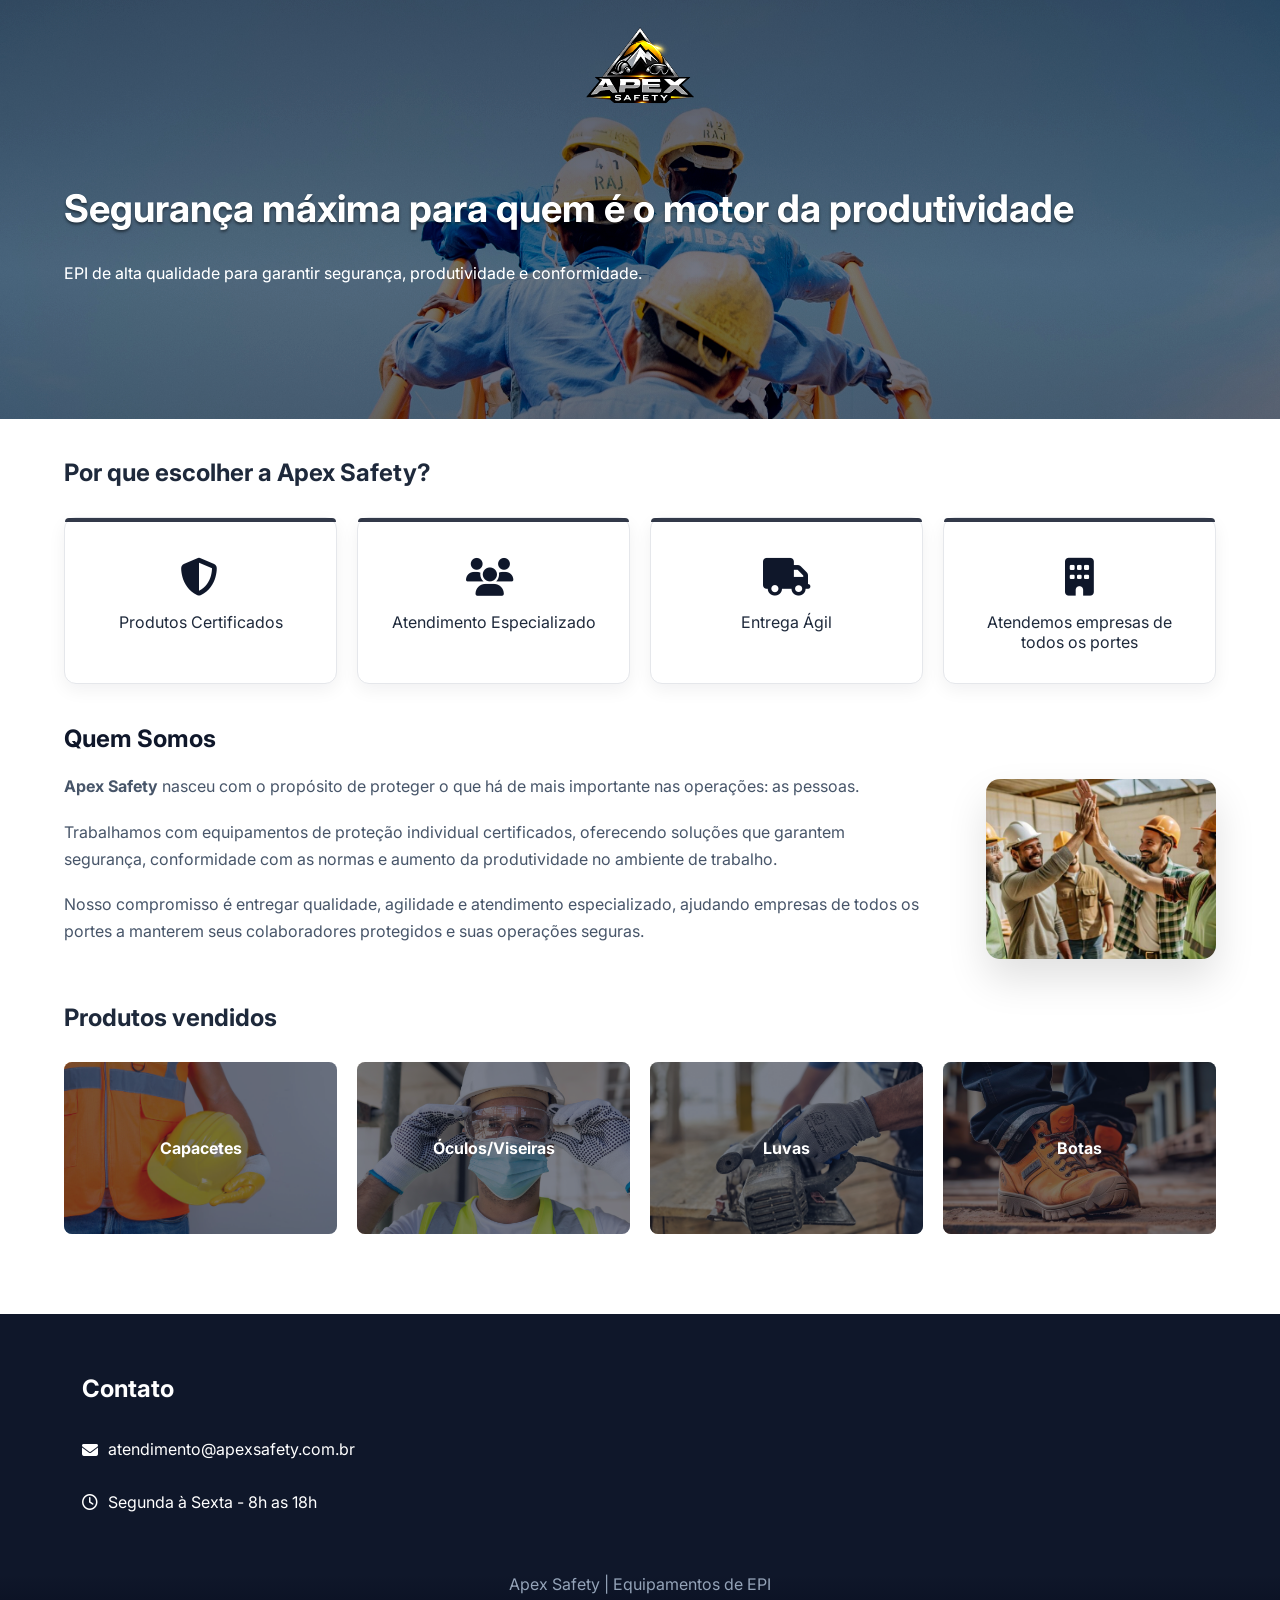
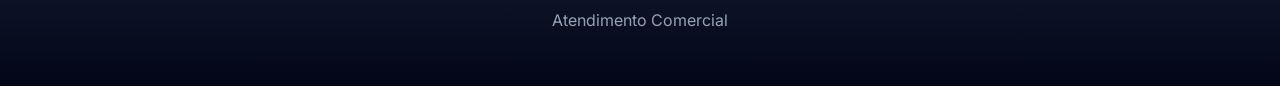
==== index.html @ 2e021a82 "Pedidos da angelita" ====
<!DOCTYPE html>
<html lang="pt-br">
  <head>
    <meta charset="UTF-8">
    <title>Apex Safety | Equipamentos de EPI</title>

    <link rel="icon" href="icon-site.png" sizes="any">
    <link rel="icon" type="image/png" sizes="32x32" href="icon-site.png">
    <link rel="icon" type="image/png" sizes="16x16" href="icon-site.png">
    <link rel="apple-touch-icon" sizes="180x180" href="icon-site.png">

    <meta name="viewport" content="width=device-width, initial-scale=1.0">
    <meta name="description" content="Equipamentos de proteção individual certificados. Solicite orçamento com a Apex Safety.">
    <link rel="stylesheet" href="https://cdnjs.cloudflare.com/ajax/libs/font-awesome/6.5.1/css/all.min.css"/>
    <link href="https://fonts.googleapis.com/css2?family=Inter:wght@300;400;500;600;700&display=swap" rel="stylesheet">
    <link rel="stylesheet" href="style.css">
  </head>

  <body>
    <section class="hero">
      <div class="margin-bottom-logo">
        <div class="logo-box">
          <img src="logo-teste-2.png" alt="Logo da Apex Safety">
        </div>
      </div>

      <div class="container">
        <h2 style="margin-top: -5px;">Segurança máxima para quem é o motor da produtividade</h2>
        <p>EPI de alta qualidade para garantir segurança, produtividade e conformidade.</p>

        <!-- <a href="https://api.whatsapp.com/send?phone=5519996952906" target="_blank" class="btn">
          <i class="fa-brands fa-whatsapp"></i>
          <p>Fale com nosso consultor</p>
        </a> -->
      </div>
    </section>

    <section class="container benefits">
      <h2>Por que escolher a Apex Safety?</h2>

      <div class="grid">
        <div class="card">
          <i style="margin-left: -3px;" class="fa-solid fa-shield-halved"></i>
          <p>Produtos Certificados</p>
        </div>
        <div class="card">
          <i style="margin-left: -7px;" class="fa-solid fa-users"></i>
          <p>Atendimento Especializado</p>
        </div>
        <div class="card">
          <i class="fa-solid fa-truck"></i>
          <p>Entrega Ágil</p>
        </div>
        <div class="card">
          <i class="fa-solid fa-building"></i>
          <p>Atendemos empresas de todos os portes</p>
        </div>
      </div>
    </section>

    <section class="container about-layout">
      <div class="about-text">
        <h2>Quem Somos</h2>
        <p>
          <strong>Apex Safety</strong> nasceu com o propósito de proteger o que há de mais importante
          nas operações: as pessoas.
        </p>

        <p>
          Trabalhamos com equipamentos de proteção individual certificados, oferecendo soluções que
          garantem segurança, conformidade com as normas e aumento da produtividade no ambiente de trabalho.
        </p>

        <p>
          Nosso compromisso é entregar qualidade, agilidade e atendimento especializado, ajudando empresas
          de todos os portes a manterem seus colaboradores protegidos e suas operações seguras.
        </p>
      </div>

      <div class="about-image">
        <img src="equipe.jpg" alt="Equipe Apex Safety">
      </div>
    </section>

    <section class="container benefits margin-bottom-products">
      <h2 class="no-margin-bottom">Produtos vendidos</h2>

      <div class="grid">
        <div class="card-background" style="background-image: url('capacetes.jpg');">
          <p>Capacetes</p>
        </div>
        <div class="card-background" style="background-image: url('oculos.jpg');">
          <p>Óculos/Viseiras</p>
        </div>
        <div class="card-background" style="background-image: url('luvas.jpg');">
          <p>Luvas</p>
        </div>
        <div class="card-background" style="background-image: url('botas.jpg');">
          <p>Botas</p>
        </div>
      </div>
    </section>

    <section class="cta">
      <div class="container cta-layout">
        <div class="contact">
          <h2>Contato</h2>
        
          <!-- <div class="contact-item">
            <i class="fa-solid fa-phone"></i>
            <p style="margin-bottom: 16px;">(019) 99695-2906</p>
          </div> -->
          <div class="contact-item">
            <i class="fa-solid fa-envelope"></i>
            <p style="margin-bottom: 17px;">atendimento@apexsafety.com.br</p>
          </div>
          <div class="contact-item">
            <i class="fa-regular fa-clock"></i>
            <p>Segunda à Sexta - 8h as 18h</p>
          </div>
        </div>

        <!-- <div class="map">
          <iframe
            class="map-container"
            src="https://www.google.com/maps?q=Rua+Luiz+di+Cunto,+220,+Ponte+Nova,+Extrema,+MG,+37642-162&hl=pt-BR&z=16&output=embed"
            loading="lazy"
            referrerpolicy="no-referrer-when-downgrade">
          </iframe>
          <p>
            <i class="fa-solid fa-location-dot" style="margin-right: 3px;"></i>
            Rua Luiz di Cunto, 220 - Doga Logistica, Ponte Nova, Extrema - MG, 37642-162
          </p>
        </div> -->
      </div>

      <div class="footer">
        <p>Apex Safety | Equipamentos de EPI</p>
        <p>Atendimento Comercial</p>
      </div>
    </section>

    <script src="script.js"></script>
  </body>
</html>
---- style.css ----
body {
  margin: 0;
  font-family: 'Inter', sans-serif;
  color: #1e293b;
}

.container {
  width: 90%;
  max-width: 1200px;
  margin: auto;
  position: relative;
  z-index: 2;
}

.container-center {
  width: 90%;
  max-width: 1200px;
  margin: auto;
  text-align: center;
}

header {
  background: #0f172a;
  color: white;
  padding: 0;
  height: 90px;              /* altura real do header */
  display: flex;
  align-items: center;
}

.hero {
  background: url("imagem-teste-2.jpg") center/cover no-repeat;
  color: white;
  padding: 120px 0px;
  padding-top: 0px;
  position: relative;
  filter: contrast(1.1) saturate(1.1);
}

.hero h2 {
  font-size: 38px;
  text-shadow: 0 2px 3px rgba(0,0,0,0.45);
}

.btn {
  display: inline-flex;
  align-items: center;
  gap: 12px;

  padding: 9px 20px;
  margin-top: 28px;

  background: #16a34a; /* verde mais sério */
  color: #ffffff;
  text-decoration: none;

  font-size: 15px;
  font-weight: 600;
  letter-spacing: 0.2px;

  border-radius: 8px;
  border: 1px solid rgba(255,255,255,0.15);

  box-shadow: 0 10px 25px rgba(22, 163, 74, 0.25);

  transition: all 0.25s ease;
}

.btn:hover {
  background: #15803d;
}

.benefits {
  padding-top: 20px;
}

.grid {
  display: grid;
  gap: 20px;
  grid-template-columns: repeat(auto-fit, minmax(220px, 1fr));
  margin-top: 30px;
}

.card {
  padding: 40px 22px;
  padding-bottom: 15px;
  background: #ffffff;
  border-radius: 12px;
  text-align: center;
  border: 1px solid #e5e7eb;

  /* sombra suave profissional */
  box-shadow: 0 6px 18px rgba(15, 23, 42, 0.06);

  transition: all 0.25s ease;
  position: relative;
}

.card::before {
  content: "";
  position: absolute;
  top: 0;
  left: 0;
  height: 4px;
  width: 100%;
  background: #0f172a;
  border-radius: 12px 12px 0 0;
  opacity: 0.85;
}

.card:hover {
  /* background: #262626;
  color: whitesmoke; */
  box-shadow: 0 4px 12px rgba(0,0,0,0.1);
  transform: scale(1.05);
  background: #ededed;
}

/* .card:hover i {
  color: whitesmoke;
} */

.card i {
  font-size: 38px;
  color: #0f172a;
}

.btn i {
  font-size: 25px;
}

.btn p {
  font-size: 15px;
}

.card-background {
  position: relative;
  padding: 60px;
  border-radius: 8px;
  font-weight: bold;
  text-align: center;
  color: white;

  background-size: cover;
  background-position: center;
  overflow: hidden;

  transition: all 0.3s ease;
}

.card-background:hover {
  box-shadow: 0 4px 12px rgba(0,0,0,0.1);
  transform: scale(1.05);
}

.card-background {
  position: relative;
  z-index: 0;
}

.card-background p {
  position: relative;
  z-index: 2;
}

.card-background::before {
  content: "";
  position: absolute;
  inset: 0;

  /* aqui você controla a intensidade */
  background: rgba(15, 23, 42, 0.55);

  transition: background 0.3s ease;
}

.cta {
  background: #0f172a;
  color: white;
  padding: 40px 20px;
  margin-top: 40px;
  position: relative; /* importante */
  z-index: 0;
}

.cta::after {
  content: "";
  position: absolute;
  inset: 0;
  pointer-events: none;

  /* escurece só a parte de baixo da própria seção */
  background: linear-gradient(
    to bottom,
    rgba(15, 23, 42, 0) 70%,
    rgba(2, 6, 23, 0.6) 88%,
    #020617 100%
  );
}

.footer {
  color: #94a3b8;
  padding-top: 30px;
  text-align: center;
  position: relative;
  z-index: 2;
}

.logo-box {
  height: 140px;   /* área útil da logo dentro do header */
  width: 160px;   /* largura máxima que ela pode ocupar */
  margin: 0 auto; /* centraliza */
  position: relative;
  z-index: 2;
}

.logo-box img {
  width: 100%;
  height: 100%;

  object-fit: contain;
  object-position: center;

  display: block;
}

.hero::before {
  content: "";
  position: absolute;
  inset: 0;
  z-index: 1;

  /* começa já escuro em cima e mantém consistência */
  background: linear-gradient(
    to bottom,
    rgba(2, 6, 23, 0.65) 0%,
    rgba(2, 6, 23, 0.60) 35%,
    rgba(2, 6, 23, 0.55) 65%,
    rgba(2, 6, 23, 0.60) 100%
  );
}

.map-container {
  width: 100%;
  height: 170px;
  border: 0;
}

.map {
  color: gray;
  font-size: 15px;
  margin-top: 12px;
}

.cta-layout {
  display: flex;
  justify-content: space-between;
  align-items: flex-start;
  gap: 40px;
}


.about {
  padding: 0;
}

.about-layout {
  display: flex;
  align-items: center;
  gap: 60px;
  padding: 0px;
  padding-top: 20px;
}

.about-text h2 {
  margin-bottom: 20px;
  color: #0f172a;
}

.about-text p {
  font-size: 16px;
  line-height: 1.7;
  color: #475569;
  margin-bottom: 18px;
}

.about-highlights {
  margin-top: 25px;
}

.about-highlights div {
  display: flex;
  align-items: center;
  gap: 10px;
  margin-bottom: 10px;
  font-weight: 500;
  color: #1e293b;
}

.about-highlights i {
  color: #22c55e;
}

.about-image img {
  width: 400px;
  height: 100%;
  object-fit: cover;
  border-radius: 14px;
  box-shadow: 0 20px 40px rgba(0,0,0,0.12);
}

.about-image {
  margin-top: 70px;
  height: 180px;
}

.margin-bottom-logo {
  margin-bottom: 50px;
}

.margin-bottom-products {
  margin-bottom: 80px;
}

.contact-item {
  display: flex; 
  align-items: center; 
  gap: 10px;
}

@media (max-width: 768px) {

  /* HERO menor */
  .hero {
    padding: 80px 20px 60px;
    text-align: center;
  }

  .hero h2 {
    font-size: 26px;
    line-height: 1.3;
  }

  .hero p {
    font-size: 15px;
  }

  /* Logo menor */
  .logo-box {
    height: 170px;
    width: 170px;
  }

  /* GRID vira 1 coluna natural */
  .grid {
    grid-template-columns: 1fr;
    gap: 16px;
  }

  /* Cards mais compactos */
  .card {
    padding: 20px 15px;
  }

  .about {
    padding: 20px 18px;
  }

  .card-background {
    padding: 40px 20px;
  }

  /* CTA quebra para coluna */
  .cta-layout {
    flex-direction: column;
    gap: 30px;
  }

  .about-layout {
    flex-direction: column;
    gap: 30px;
  }

  .contact {
    width: 100%;
  }

  .map {
    width: 100%;
  }

  /* Mapa maior no celular (melhora UX) */
  .map-container {
    height: 240px;
  }

  /* Ajuste tipografia */
  .contact h2 {
    font-size: 22px;
  }

  .contact p {
    font-size: 13px;
  }

  /* Botão mais confortável ao toque */
  .btn {
    padding: 12px 18px;
    font-size: 15px;
  }

  .benefits h2, .about-layout h2 {
    font-size: 20px;
  }

  .no-margin-bottom {
    margin-bottom: -5px;
  }

  .margin-bottom-logo {
    margin-bottom: 0px;
  }

  .about-image img {
    width: 100%;
  }

  .about-image {
    margin-top: -15px;
  }

  .about-text {
    margin-left: 7px;
  }

  .map p {
    font-size: 13px;
  }
}

/* FIX GLOBAL */
*,
*::before,
*::after {
  box-sizing: border-box;
}

html, body {
  overflow-x: hidden;
}

/* imagens nunca vazam */
img {
  max-width: 100%;
  height: auto;
  display: block;
}

/* flex não estoura */
.cta-layout {
  flex-wrap: wrap;
}

.map {
  width: 100%;
  min-width: 0;
}

/* remove animação que quebra no mobile */
@media (max-width: 768px) {
  .card:hover,
  .card-background:hover {
    transform: none;
  }
}
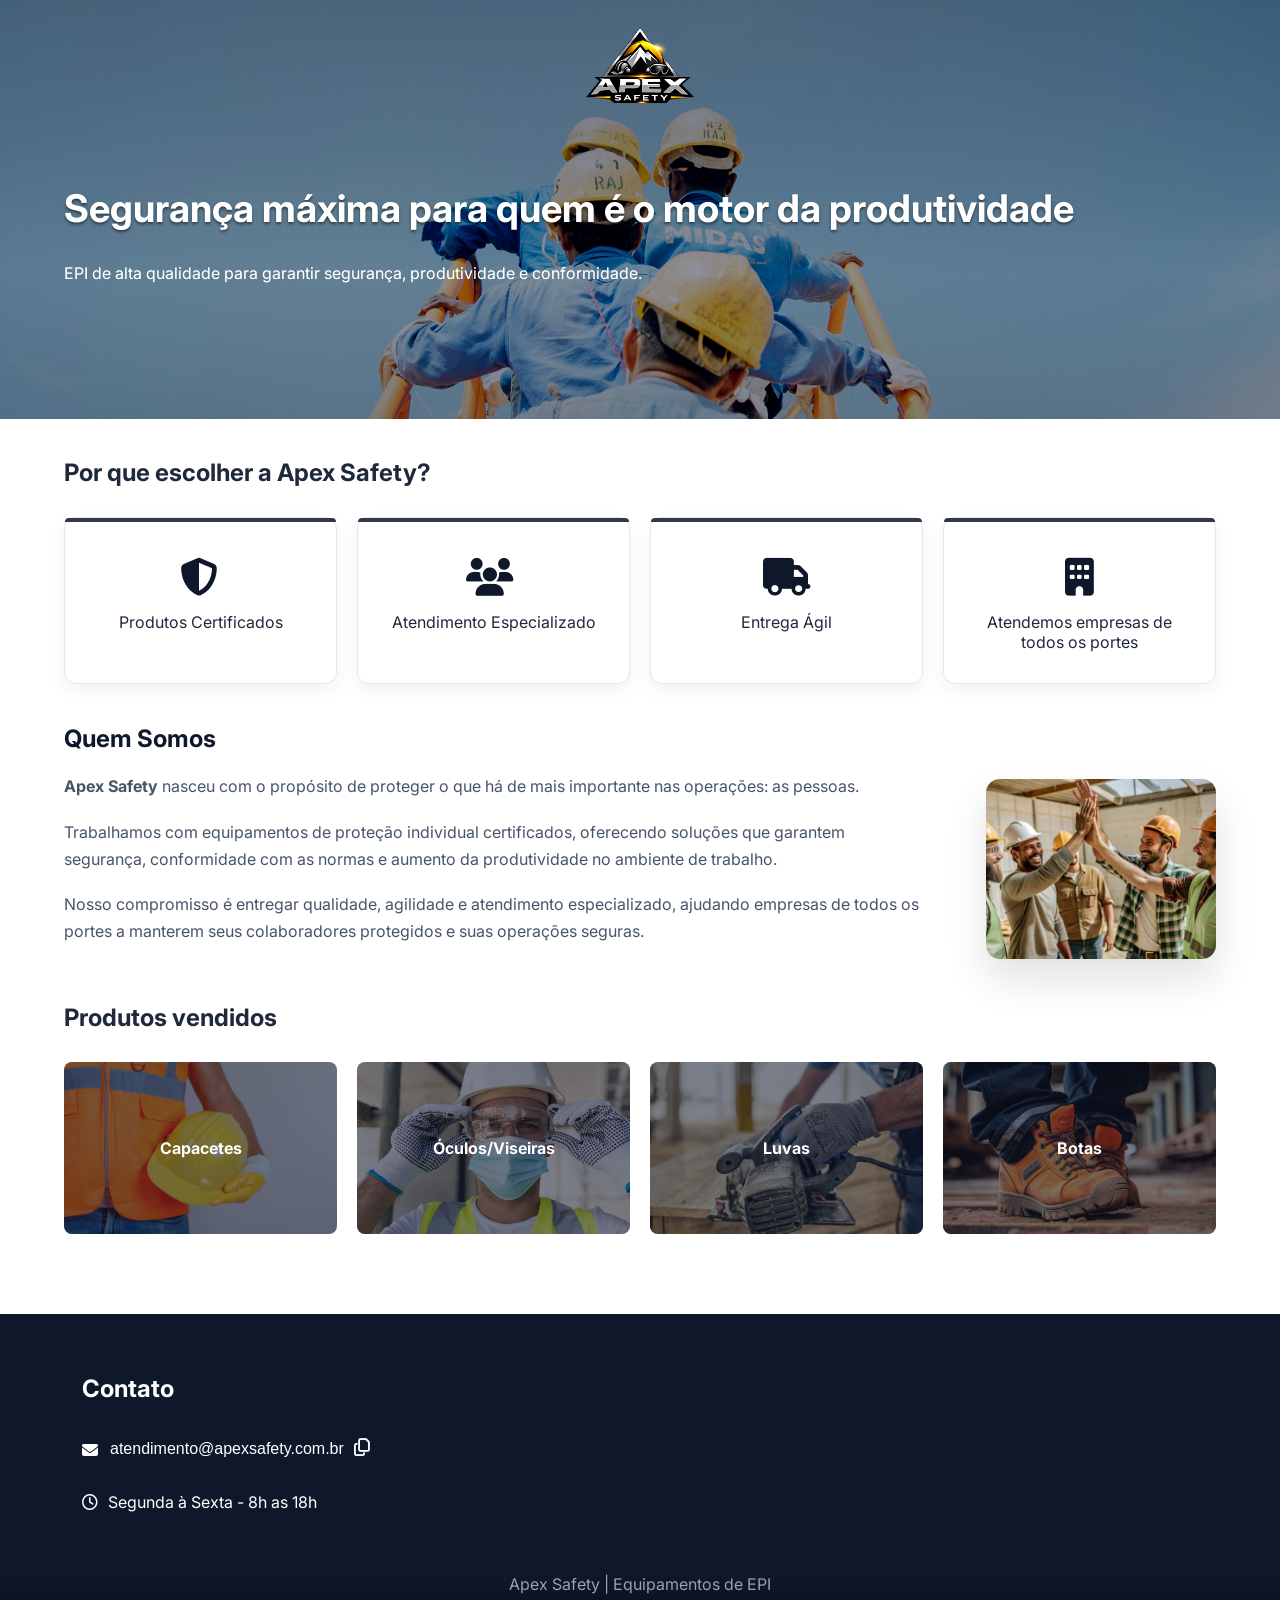
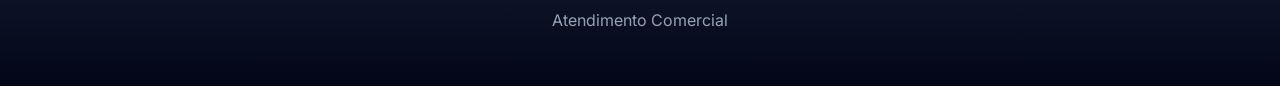
==== commit b4e630e6: "Feat: Incluir botão de copiar" ====
--- a/index.html
+++ b/index.html
@@ -4,10 +4,11 @@
     <meta charset="UTF-8">
     <title>Apex Safety | Equipamentos de EPI</title>
 
-    <link rel="icon" href="icon-site.png" sizes="any">
-    <link rel="icon" type="image/png" sizes="32x32" href="icon-site.png">
-    <link rel="icon" type="image/png" sizes="16x16" href="icon-site.png">
-    <link rel="apple-touch-icon" sizes="180x180" href="icon-site.png">
+    <link rel="icon" type="image/png" sizes="48x48" href="icon-site.png">
+    <link rel="icon" type="image/png" sizes="192x192" href="icon-site.png">
+    <link rel="apple-touch-icon" href="icon-site.png">
+    <meta name="robots" content="index, follow">
+    <link rel="canonical" href="http://apexsafety.com.br/">
 
     <meta name="viewport" content="width=device-width, initial-scale=1.0">
     <meta name="description" content="Equipamentos de proteção individual certificados. Solicite orçamento com a Apex Safety.">
@@ -112,7 +113,11 @@
           </div> -->
           <div class="contact-item">
             <i class="fa-solid fa-envelope"></i>
-            <p style="margin-bottom: 17px;">atendimento@apexsafety.com.br</p>
+            <button class="copy-btn" onclick="copyEmail()" aria-label="Copiar email">
+              <p id="email-text" class="margin-bottom-mobile-text">atendimento@apexsafety.com.br</p>
+              <i class="fa-regular fa-copy margin-bottom-mobile-text-minimum"></i>
+            </button>
+            <span id="copy-feedback" class="copy-feedback no-mobile">Copiado!</span>
           </div>
           <div class="contact-item">
             <i class="fa-regular fa-clock"></i>
--- a/style.css
+++ b/style.css
@@ -167,10 +167,7 @@
   content: "";
   position: absolute;
   inset: 0;
-
-  /* aqui você controla a intensidade */
   background: rgba(15, 23, 42, 0.55);
-
   transition: background 0.3s ease;
 }
 
@@ -179,7 +176,7 @@
   color: white;
   padding: 40px 20px;
   margin-top: 40px;
-  position: relative; /* importante */
+  position: relative;
   z-index: 0;
 }
 
@@ -188,8 +185,6 @@
   position: absolute;
   inset: 0;
   pointer-events: none;
-
-  /* escurece só a parte de baixo da própria seção */
   background: linear-gradient(
     to bottom,
     rgba(15, 23, 42, 0) 70%,
@@ -207,9 +202,9 @@
 }
 
 .logo-box {
-  height: 140px;   /* área útil da logo dentro do header */
-  width: 160px;   /* largura máxima que ela pode ocupar */
-  margin: 0 auto; /* centraliza */
+  height: 140px;
+  width: 160px;
+  margin: 0 auto;
   position: relative;
   z-index: 2;
 }
@@ -230,13 +225,12 @@
   inset: 0;
   z-index: 1;
 
-  /* começa já escuro em cima e mantém consistência */
   background: linear-gradient(
     to bottom,
-    rgba(2, 6, 23, 0.65) 0%,
-    rgba(2, 6, 23, 0.60) 35%,
-    rgba(2, 6, 23, 0.55) 65%,
-    rgba(2, 6, 23, 0.60) 100%
+    rgba(2, 6, 23, 0.55) 0%,
+    rgba(2, 6, 23, 0.50) 35%,
+    rgba(2, 6, 23, 0.45) 65%,
+    rgba(2, 6, 23, 0.50) 100%
   );
 }
 
@@ -328,9 +322,53 @@
   gap: 10px;
 }
 
+.copy-btn {
+  display: flex;
+  align-items: center;
+  gap: 10px;
+  background: none;
+  border: none;
+  cursor: pointer;
+  margin-left: -4px;
+  font-size: 18px;
+  color: #ffffff;
+  transition: color 0.2s ease;
+}
+
+#email-text {
+  font-size: 16px;
+}
+
+.copy-btn:hover {
+  color: gray;
+}
+
+.copy-feedback {
+  margin-top: -3px;
+  margin-left: -5px;
+  font-size: 14px;
+  color: #2ecc71;
+  opacity: 0;
+  transition: opacity 0.3s ease;
+}
+
+.margin-bottom-mobile-text {
+  margin-bottom: 17px;
+}
+
+.margin-bottom-mobile-text-minimum {
+  margin-top: -3px;
+}
+
 @media (max-width: 768px) {
-
-  /* HERO menor */
+  .margin-bottom-mobile-text {
+    margin-bottom: 15px;
+  }
+
+  .margin-bottom-mobile-text-minimum {
+    margin-top: 0px;
+  }
+
   .hero {
     padding: 80px 20px 60px;
     text-align: center;
@@ -345,19 +383,16 @@
     font-size: 15px;
   }
 
-  /* Logo menor */
   .logo-box {
     height: 170px;
     width: 170px;
   }
 
-  /* GRID vira 1 coluna natural */
   .grid {
     grid-template-columns: 1fr;
     gap: 16px;
   }
 
-  /* Cards mais compactos */
   .card {
     padding: 20px 15px;
   }
@@ -370,7 +405,6 @@
     padding: 40px 20px;
   }
 
-  /* CTA quebra para coluna */
   .cta-layout {
     flex-direction: column;
     gap: 30px;
@@ -389,12 +423,10 @@
     width: 100%;
   }
 
-  /* Mapa maior no celular (melhora UX) */
   .map-container {
     height: 240px;
   }
 
-  /* Ajuste tipografia */
   .contact h2 {
     font-size: 22px;
   }
@@ -403,7 +435,6 @@
     font-size: 13px;
   }
 
-  /* Botão mais confortável ao toque */
   .btn {
     padding: 12px 18px;
     font-size: 15px;
@@ -436,9 +467,12 @@
   .map p {
     font-size: 13px;
   }
-}
-
-/* FIX GLOBAL */
+
+  .no-mobile {
+    display: none;
+  }
+}
+
 *,
 *::before,
 *::after {
@@ -449,14 +483,12 @@
   overflow-x: hidden;
 }
 
-/* imagens nunca vazam */
 img {
   max-width: 100%;
   height: auto;
   display: block;
 }
 
-/* flex não estoura */
 .cta-layout {
   flex-wrap: wrap;
 }
@@ -466,7 +498,6 @@
   min-width: 0;
 }
 
-/* remove animação que quebra no mobile */
 @media (max-width: 768px) {
   .card:hover,
   .card-background:hover {
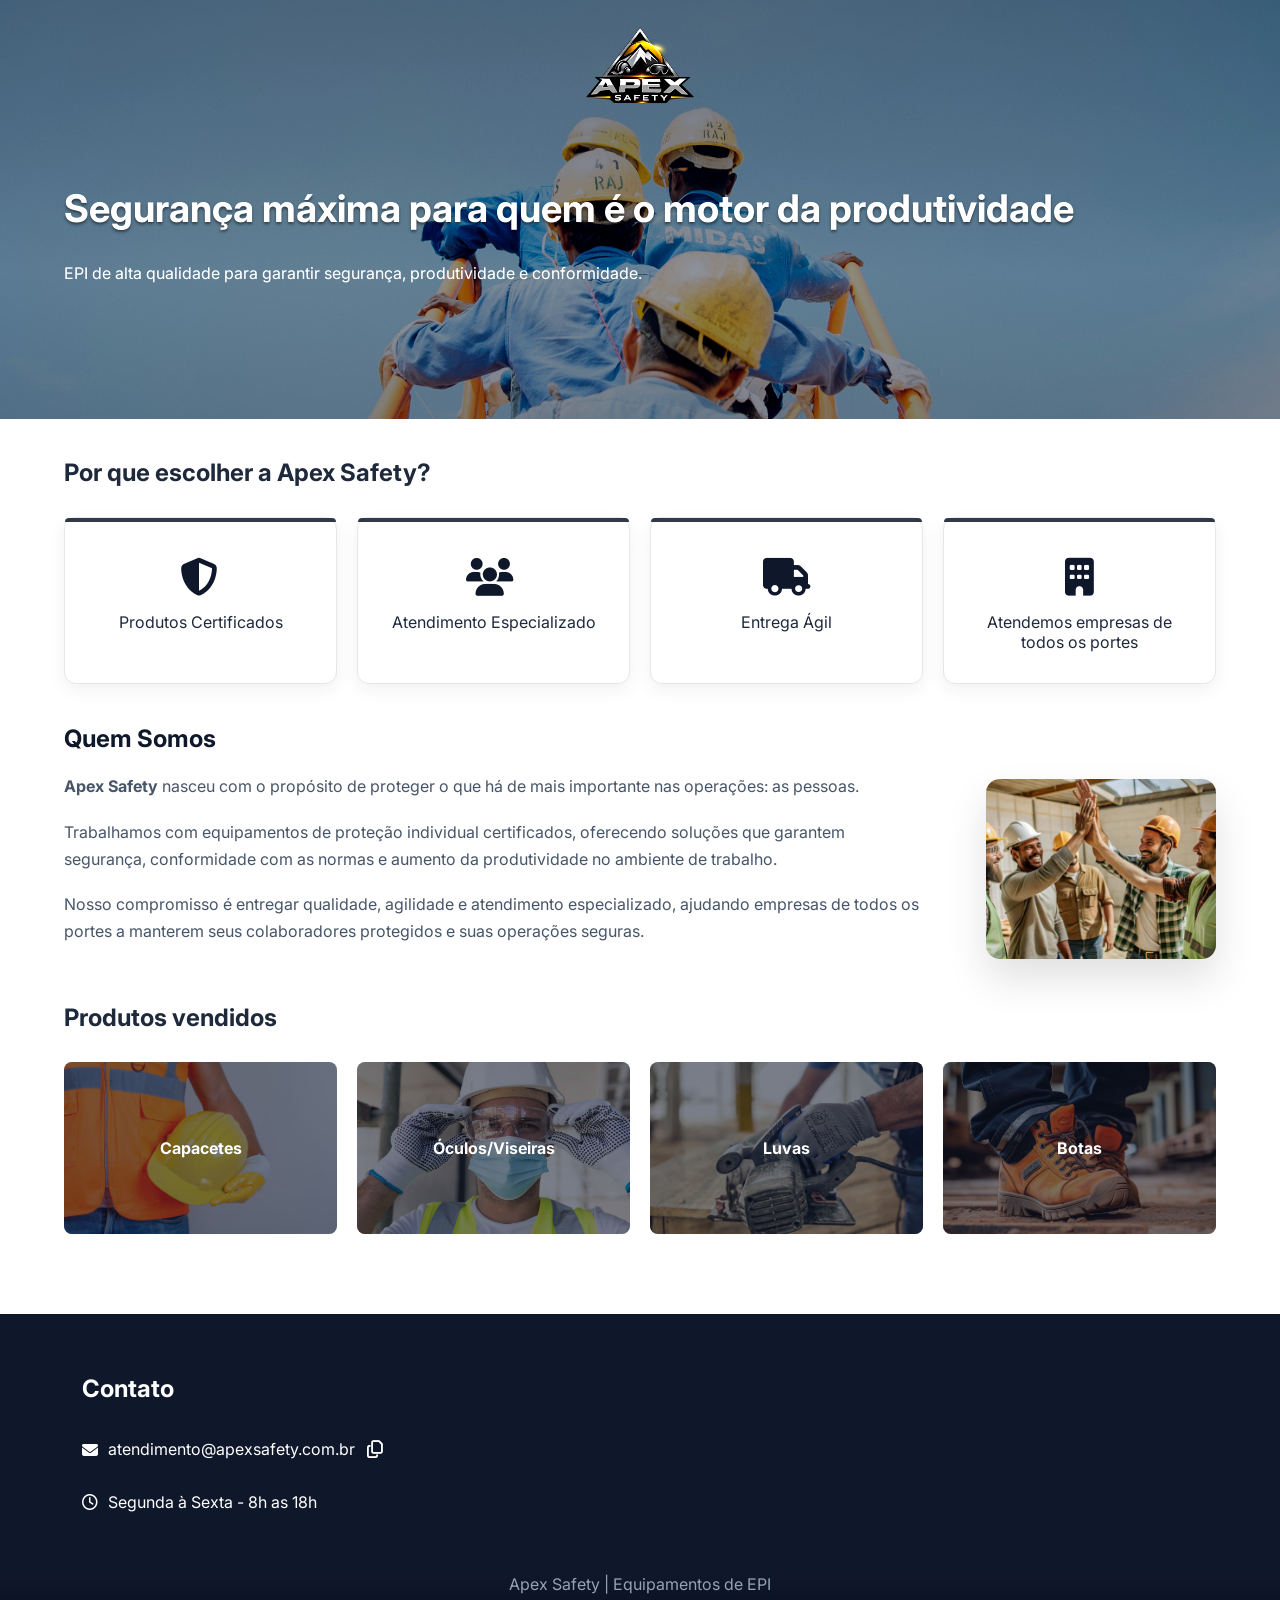
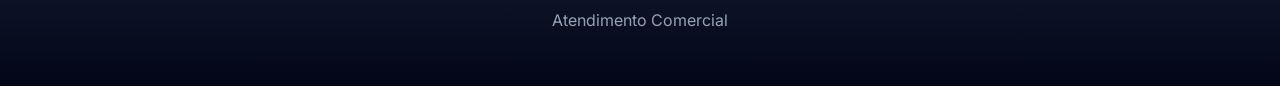
==== commit a9596414: "Feat: Botão de copiar final" ====
--- a/index.html
+++ b/index.html
@@ -113,9 +113,9 @@
           </div> -->
           <div class="contact-item">
             <i class="fa-solid fa-envelope"></i>
+            <p id="email-text" class="margin-bottom-mobile-text">atendimento@apexsafety.com.br</p>
             <button class="copy-btn" onclick="copyEmail()" aria-label="Copiar email">
-              <p id="email-text" class="margin-bottom-mobile-text">atendimento@apexsafety.com.br</p>
-              <i class="fa-regular fa-copy margin-bottom-mobile-text-minimum"></i>
+              <i class="fa-regular fa-copy"></i>
             </button>
             <span id="copy-feedback" class="copy-feedback no-mobile">Copiado!</span>
           </div>
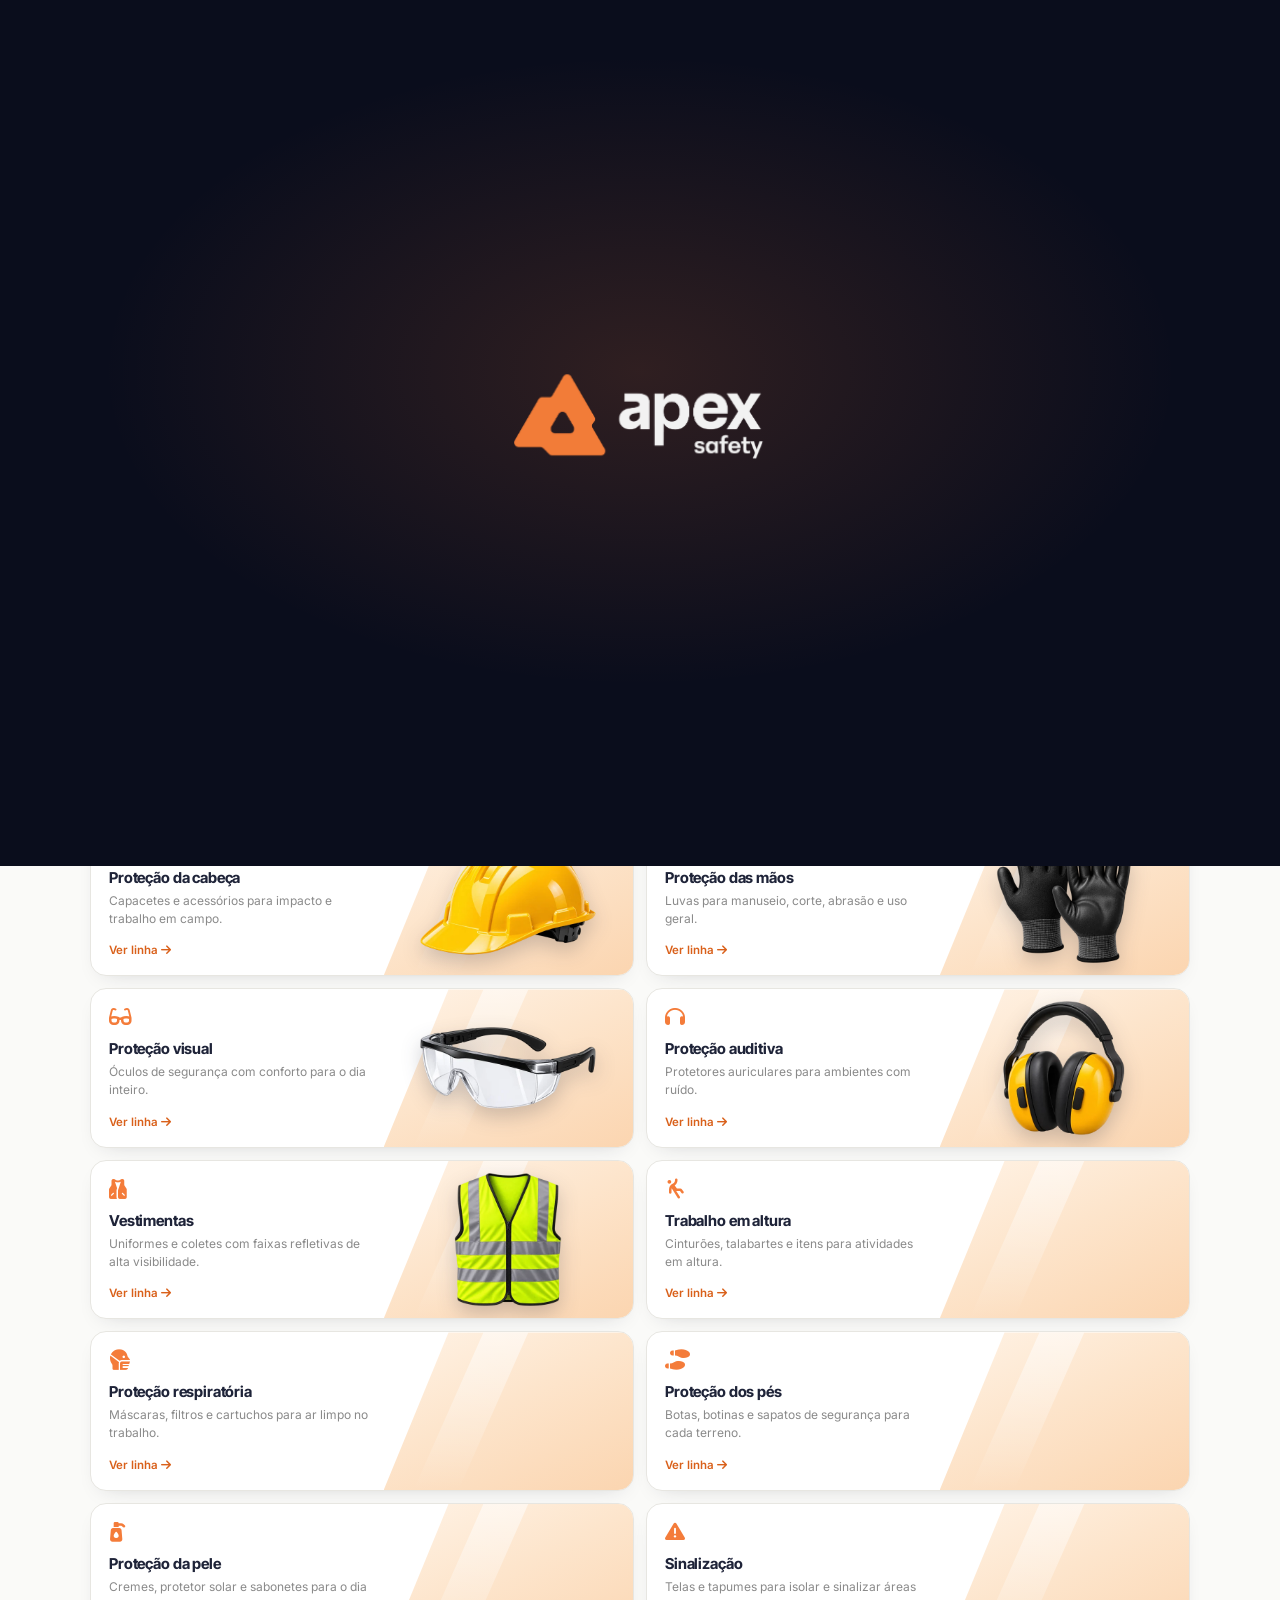
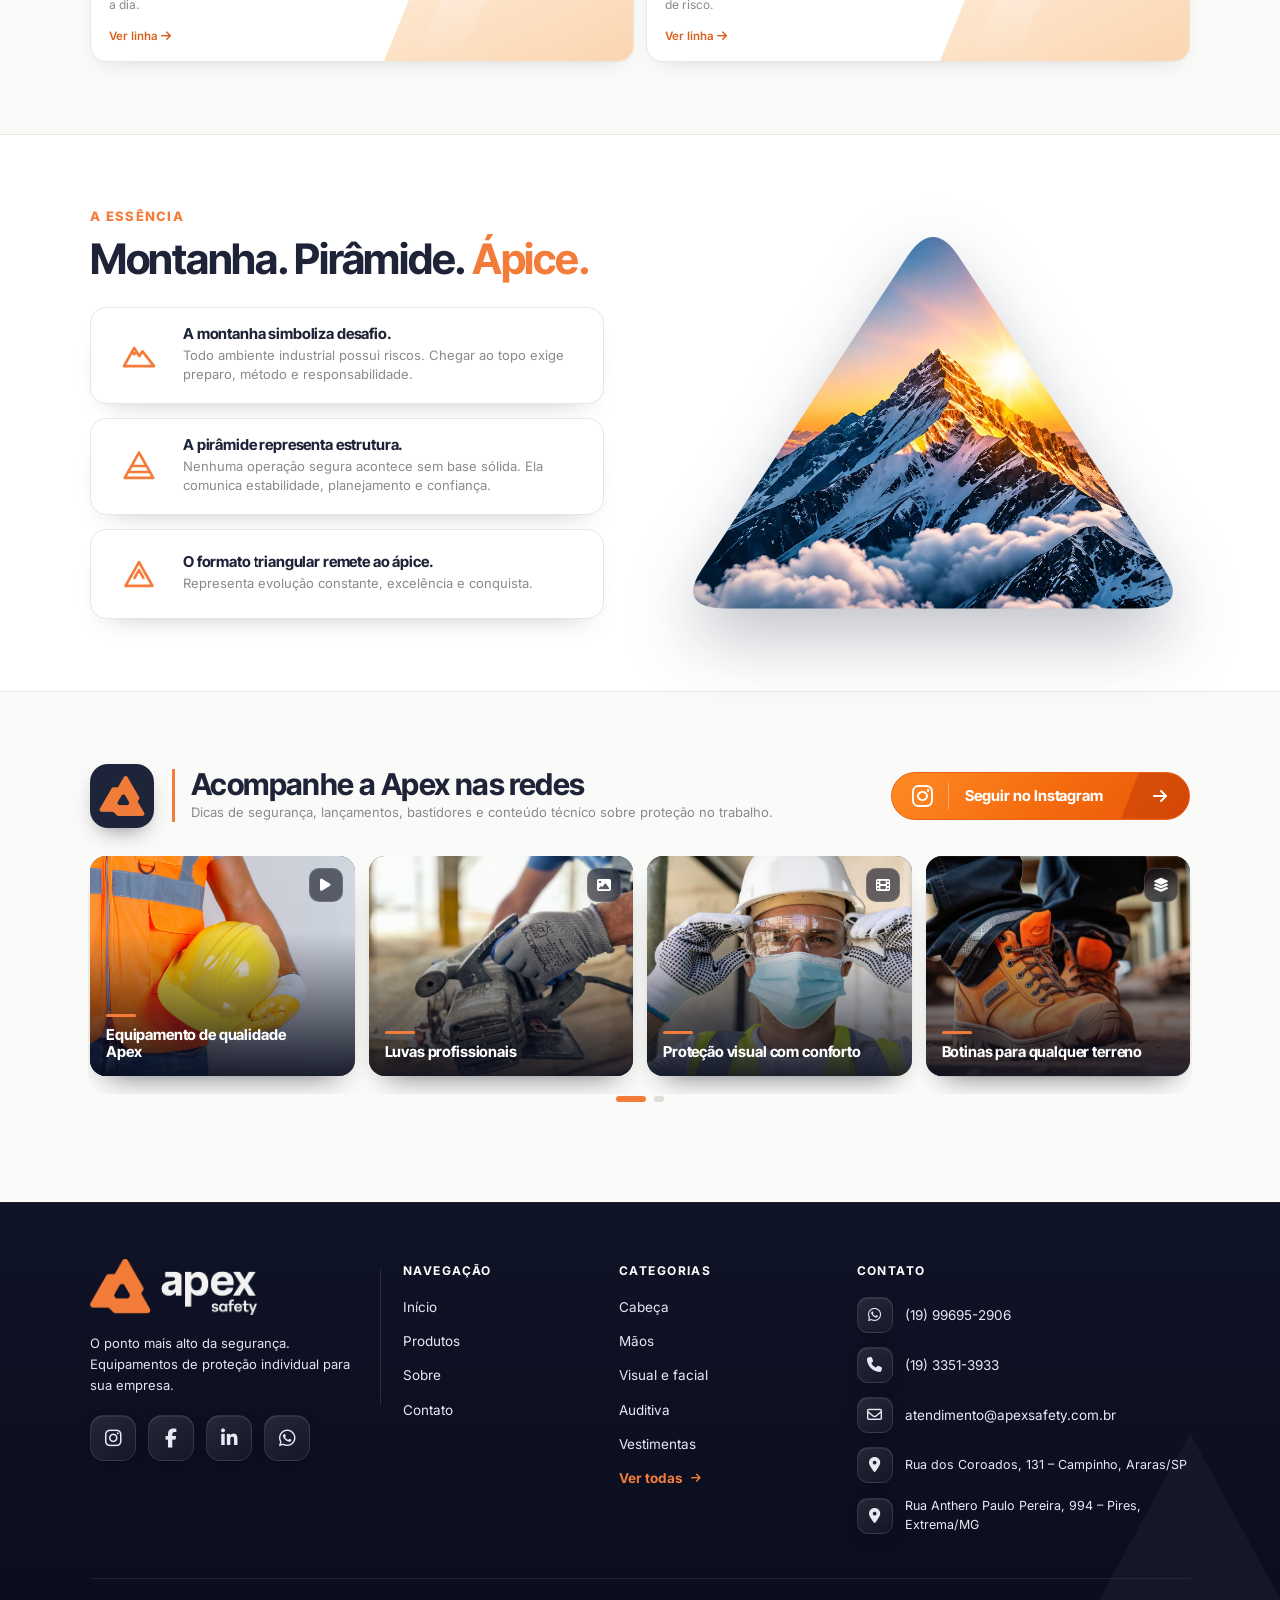
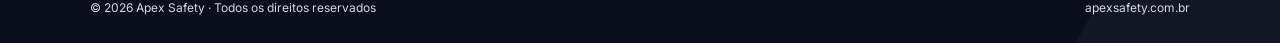
==== commit 377675d9: "Ajustes novos - Part 1" ====
--- a/index.html
+++ b/index.html
@@ -1,150 +1,207 @@
 <!DOCTYPE html>
 <html lang="pt-br">
-  <head>
-    <meta charset="UTF-8">
-    <title>Apex Safety | Equipamentos de EPI</title>
-
-    <link rel="icon" type="image/png" sizes="48x48" href="icon-site.png">
-    <link rel="icon" type="image/png" sizes="192x192" href="icon-site.png">
-    <link rel="apple-touch-icon" href="icon-site.png">
-    <meta name="robots" content="index, follow">
-    <link rel="canonical" href="http://apexsafety.com.br/">
-
-    <meta name="viewport" content="width=device-width, initial-scale=1.0">
-    <meta name="description" content="Equipamentos de proteção individual certificados. Solicite orçamento com a Apex Safety.">
-    <link rel="stylesheet" href="https://cdnjs.cloudflare.com/ajax/libs/font-awesome/6.5.1/css/all.min.css"/>
-    <link href="https://fonts.googleapis.com/css2?family=Inter:wght@300;400;500;600;700&display=swap" rel="stylesheet">
-    <link rel="stylesheet" href="style.css">
-  </head>
-
-  <body>
-    <section class="hero">
-      <div class="margin-bottom-logo">
-        <div class="logo-box">
-          <img src="logo-teste-2.png" alt="Logo da Apex Safety">
-        </div>
-      </div>
-
+<head>
+  <meta charset="UTF-8">
+  <meta name="viewport" content="width=device-width, initial-scale=1.0">
+  <title>Apex Safety | O ponto mais alto da segurança</title>
+  <meta name="description" content="EPIs de máxima segurança e qualidade, com atendimento consultivo. Solicite orçamento com a Apex Safety.">
+  <meta name="robots" content="index, follow">
+  <link rel="canonical" href="http://apexsafety.com.br/">
+  <link rel="icon" type="image/png" href="icon-site.png?v=3">
+  <link rel="apple-touch-icon" href="apple-touch-icon.png">
+  <link rel="preconnect" href="https://fonts.googleapis.com">
+  <link rel="preconnect" href="https://fonts.gstatic.com" crossorigin>
+  <link href="https://fonts.googleapis.com/css2?family=Inter:wght@400;500;600;700&family=Inter+Tight:wght@500;600;700;800&family=JetBrains+Mono:wght@400;500;700&display=swap" rel="stylesheet">
+  <link rel="stylesheet" href="https://cdnjs.cloudflare.com/ajax/libs/font-awesome/6.5.1/css/all.min.css">
+  <link rel="stylesheet" href="style.css">
+  <link rel="preload" as="image" href="hero-worker.webp" type="image/webp" media="(min-width: 821px)">
+  <link rel="preload" as="image" href="hero-worker-mobile.webp" type="image/webp" media="(max-width: 820px)">
+  <script src="preloader.js"></script>
+</head>
+<body class="home">
+  <header class="site-header">
+    <div class="container nav">
+      <a href="index.html" class="brand" aria-label="Apex Safety"><img src="logo-apex.png" alt="Apex Safety" width="144" height="48"></a>
+      <ul class="nav-links" id="nav-links">
+        <li><a href="index.html" class="active">Início</a></li>
+        <li><a href="produtos.html">Produtos <i class="fa-solid fa-chevron-down" style="font-size:8px;margin-left:3px"></i></a></li>
+        <li><a href="sobre.html">Sobre</a></li>
+        <li><a href="orcamento.html">Contato</a></li>
+      </ul>
+      <div class="nav-right">
+        <a class="nav-phone" href="tel:+5519996952906"><i class="fa-solid fa-phone"></i> (19) 99695-2906</a>
+        <a class="nav-phone nav-mail" href="mailto:atendimento@apexsafety.com.br" aria-label="Enviar e-mail para atendimento@apexsafety.com.br"><i class="fa-regular fa-envelope"></i> atendimento@apexsafety.com.br</a>
+        <button class="nav-toggle" id="nav-toggle" aria-label="Abrir menu" aria-expanded="false"><i class="fa-solid fa-bars"></i></button>
+      </div>
+    </div>
+  </header>
+
+  <main>
+    <section class="hero hero-home">
+      <div class="container hero-copy">
+        <h1>O ponto mais alto<br><span class="grad">da segurança.</span></h1>
+        <p class="lead">EPIs de máxima segurança e qualidade, com atendimento consultivo para conduzir pessoas e operações ao mais alto padrão de proteção.</p>
+        <div class="hero-actions">
+          <a class="btn btn-primary btn-lg btn-nav-cta btn-cta-lg" href="orcamento.html">Solicitar orçamento <i class="fa-solid fa-arrow-right"></i></a>
+          <a class="btn btn-outline-light btn-lg btn-nav-cta btn-cta-lg btn-cta-gray" href="produtos.html">Ver catálogo de EPIs <i class="fa-solid fa-arrow-right"></i></a>
+        </div>
+        <ul class="hero-feats">
+          <li><i class="fa-solid fa-truck"></i>Envio para todo o Brasil</li>
+          <li><i class="fa-regular fa-handshake"></i>Suporte especializado</li>
+        </ul>
+      </div>
+    </section>
+
+    <section class="section">
       <div class="container">
-        <h2 style="margin-top: -5px;">Segurança máxima para quem é o motor da produtividade</h2>
-        <p>EPI de alta qualidade para garantir segurança, produtividade e conformidade.</p>
-
-        <!-- <a href="https://api.whatsapp.com/send?phone=5519996952906" target="_blank" class="btn">
-          <i class="fa-brands fa-whatsapp"></i>
-          <p>Fale com nosso consultor</p>
-        </a> -->
-      </div>
-    </section>
-
-    <section class="container benefits">
-      <h2>Por que escolher a Apex Safety?</h2>
-
-      <div class="grid">
-        <div class="card">
-          <i style="margin-left: -3px;" class="fa-solid fa-shield-halved"></i>
-          <p>Produtos Certificados</p>
-        </div>
-        <div class="card">
-          <i style="margin-left: -7px;" class="fa-solid fa-users"></i>
-          <p>Atendimento Especializado</p>
-        </div>
-        <div class="card">
-          <i class="fa-solid fa-truck"></i>
-          <p>Entrega Ágil</p>
-        </div>
-        <div class="card">
-          <i class="fa-solid fa-building"></i>
-          <p>Atendemos empresas de todos os portes</p>
-        </div>
-      </div>
-    </section>
-
-    <section class="container about-layout">
-      <div class="about-text">
-        <h2>Quem Somos</h2>
-        <p>
-          <strong>Apex Safety</strong> nasceu com o propósito de proteger o que há de mais importante
-          nas operações: as pessoas.
-        </p>
-
-        <p>
-          Trabalhamos com equipamentos de proteção individual certificados, oferecendo soluções que
-          garantem segurança, conformidade com as normas e aumento da produtividade no ambiente de trabalho.
-        </p>
-
-        <p>
-          Nosso compromisso é entregar qualidade, agilidade e atendimento especializado, ajudando empresas
-          de todos os portes a manterem seus colaboradores protegidos e suas operações seguras.
-        </p>
-      </div>
-
-      <div class="about-image">
-        <img src="equipe.jpg" alt="Equipe Apex Safety">
-      </div>
-    </section>
-
-    <section class="container benefits margin-bottom-products">
-      <h2 class="no-margin-bottom">Produtos vendidos</h2>
-
-      <div class="grid">
-        <div class="card-background" style="background-image: url('capacetes.jpg');">
-          <p>Capacetes</p>
-        </div>
-        <div class="card-background" style="background-image: url('oculos.jpg');">
-          <p>Óculos/Viseiras</p>
-        </div>
-        <div class="card-background" style="background-image: url('luvas.jpg');">
-          <p>Luvas</p>
-        </div>
-        <div class="card-background" style="background-image: url('botas.jpg');">
-          <p>Botas</p>
-        </div>
-      </div>
-    </section>
-
-    <section class="cta">
-      <div class="container cta-layout">
-        <div class="contact">
-          <h2>Contato</h2>
-        
-          <!-- <div class="contact-item">
-            <i class="fa-solid fa-phone"></i>
-            <p style="margin-bottom: 16px;">(019) 99695-2906</p>
-          </div> -->
-          <div class="contact-item">
-            <i class="fa-solid fa-envelope"></i>
-            <p id="email-text" class="margin-bottom-mobile-text">atendimento@apexsafety.com.br</p>
-            <button class="copy-btn" onclick="copyEmail()" aria-label="Copiar email">
-              <i class="fa-regular fa-copy"></i>
-            </button>
-            <span id="copy-feedback" class="copy-feedback no-mobile">Copiado!</span>
-          </div>
-          <div class="contact-item">
-            <i class="fa-regular fa-clock"></i>
-            <p>Segunda à Sexta - 8h as 18h</p>
-          </div>
-        </div>
-
-        <!-- <div class="map">
-          <iframe
-            class="map-container"
-            src="https://www.google.com/maps?q=Rua+Luiz+di+Cunto,+220,+Ponte+Nova,+Extrema,+MG,+37642-162&hl=pt-BR&z=16&output=embed"
-            loading="lazy"
-            referrerpolicy="no-referrer-when-downgrade">
-          </iframe>
-          <p>
-            <i class="fa-solid fa-location-dot" style="margin-right: 3px;"></i>
-            Rua Luiz di Cunto, 220 - Doga Logistica, Ponte Nova, Extrema - MG, 37642-162
-          </p>
-        </div> -->
-      </div>
-
-      <div class="footer">
-        <p>Apex Safety | Equipamentos de EPI</p>
-        <p>Atendimento Comercial</p>
-      </div>
-    </section>
-
-    <script src="script.js"></script>
-  </body>
-</html>+        <div class="sec-head">
+          <div>
+            <h2 class="title">Toda a segurança da sua equipe em um único lugar.</h2>
+          </div>
+          <a class="link-orange" href="produtos.html">Ver todos os produtos <i class="fa-solid fa-arrow-right"></i></a>
+        </div>
+        <div class="cat-grid">
+          <a class="cat" href="produtos.html?linha=cabeca"><div class="cat-text"><span class="ico-o"><i class="fa-solid fa-helmet-safety"></i></span><h3>Proteção da cabeça</h3><p>Capacetes e acessórios para impacto e trabalho em campo.</p><span class="cat-link">Ver linha <i class="fa-solid fa-arrow-right"></i></span></div><div class="cat-art"><img src="imagens/solucoes/cabeca.webp?v=5" alt="Capacete de segurança" width="300" height="225" loading="lazy" decoding="async"><i class="fa-solid fa-helmet-safety cat-fallback"></i></div></a>
+          <a class="cat" href="produtos.html?linha=maos"><div class="cat-text"><span class="ico-o"><i class="fa-solid fa-hand"></i></span><h3>Proteção das mãos</h3><p>Luvas para manuseio, corte, abrasão e uso geral.</p><span class="cat-link">Ver linha <i class="fa-solid fa-arrow-right"></i></span></div><div class="cat-art"><img src="imagens/solucoes/maos.webp?v=5" alt="Luvas de proteção" width="300" height="225" loading="lazy" decoding="async"><i class="fa-solid fa-hand cat-fallback"></i></div></a>
+          <a class="cat" href="produtos.html?linha=visual"><div class="cat-text"><span class="ico-o"><i class="fa-solid fa-glasses"></i></span><h3>Proteção visual</h3><p>Óculos de segurança com conforto para o dia inteiro.</p><span class="cat-link">Ver linha <i class="fa-solid fa-arrow-right"></i></span></div><div class="cat-art"><img src="imagens/solucoes/visual.webp?v=5" alt="Óculos de segurança" width="300" height="225" loading="lazy" decoding="async"><i class="fa-solid fa-glasses cat-fallback"></i></div></a>
+          <a class="cat" href="produtos.html?linha=auditiva"><div class="cat-text"><span class="ico-o"><i class="fa-solid fa-headphones"></i></span><h3>Proteção auditiva</h3><p>Protetores auriculares para ambientes com ruído.</p><span class="cat-link">Ver linha <i class="fa-solid fa-arrow-right"></i></span></div><div class="cat-art"><img src="imagens/solucoes/auditiva.webp?v=5" alt="Abafador de ruído" width="300" height="225" loading="lazy" decoding="async"><i class="fa-solid fa-headphones cat-fallback"></i></div></a>
+          <a class="cat" href="produtos.html?linha=vestimentas"><div class="cat-text"><span class="ico-o"><i class="fa-solid fa-vest"></i></span><h3>Vestimentas</h3><p>Uniformes e coletes com faixas refletivas de alta visibilidade.</p><span class="cat-link">Ver linha <i class="fa-solid fa-arrow-right"></i></span></div><div class="cat-art"><img src="imagens/solucoes/vestimentas.webp?v=5" alt="Colete refletivo" width="300" height="225" loading="lazy" decoding="async"><i class="fa-solid fa-vest cat-fallback"></i></div></a>
+          <a class="cat" href="produtos.html?linha=altura"><div class="cat-text"><span class="ico-o"><i class="fa-solid fa-person-falling"></i></span><h3>Trabalho em altura</h3><p>Cinturões, talabartes e itens para atividades em altura.</p><span class="cat-link">Ver linha <i class="fa-solid fa-arrow-right"></i></span></div><div class="cat-art"><img src="imagens/solucoes/altura.webp?v=5" alt="Cinturão de segurança" width="300" height="225" loading="lazy" decoding="async"><i class="fa-solid fa-person-falling cat-fallback"></i></div></a>
+          <a class="cat" href="produtos.html?linha=respiratoria"><div class="cat-text"><span class="ico-o"><i class="fa-solid fa-head-side-mask"></i></span><h3>Proteção respiratória</h3><p>Máscaras, filtros e cartuchos para ar limpo no trabalho.</p><span class="cat-link">Ver linha <i class="fa-solid fa-arrow-right"></i></span></div><div class="cat-art"><img src="imagens/solucoes/respiratoria.webp?v=5" alt="Máscara de proteção respiratória" width="300" height="225" loading="lazy" decoding="async"><i class="fa-solid fa-head-side-mask cat-fallback"></i></div></a>
+          <a class="cat" href="produtos.html?linha=pes"><div class="cat-text"><span class="ico-o"><i class="fa-solid fa-shoe-prints"></i></span><h3>Proteção dos pés</h3><p>Botas, botinas e sapatos de segurança para cada terreno.</p><span class="cat-link">Ver linha <i class="fa-solid fa-arrow-right"></i></span></div><div class="cat-art"><img src="imagens/solucoes/pes.webp?v=5" alt="Botina de segurança" width="300" height="225" loading="lazy" decoding="async"><i class="fa-solid fa-shoe-prints cat-fallback"></i></div></a>
+          <a class="cat" href="produtos.html?linha=pele"><div class="cat-text"><span class="ico-o"><i class="fa-solid fa-pump-soap"></i></span><h3>Proteção da pele</h3><p>Cremes, protetor solar e sabonetes para o dia a dia.</p><span class="cat-link">Ver linha <i class="fa-solid fa-arrow-right"></i></span></div><div class="cat-art"><img src="imagens/solucoes/pele.webp?v=5" alt="Creme e protetor solar" width="300" height="225" loading="lazy" decoding="async"><i class="fa-solid fa-pump-soap cat-fallback"></i></div></a>
+          <a class="cat" href="produtos.html?linha=sinalizacao"><div class="cat-text"><span class="ico-o"><i class="fa-solid fa-triangle-exclamation"></i></span><h3>Sinalização</h3><p>Telas e tapumes para isolar e sinalizar áreas de risco.</p><span class="cat-link">Ver linha <i class="fa-solid fa-arrow-right"></i></span></div><div class="cat-art"><img src="imagens/solucoes/sinalizacao.webp?v=5" alt="Tela de sinalização" width="300" height="225" loading="lazy" decoding="async"><i class="fa-solid fa-triangle-exclamation cat-fallback"></i></div></a>
+        </div>
+      </div>
+    </section>
+
+    <section class="section section-white essence-sec">
+      <div class="container essence">
+        <div class="essence-copy">
+          <span class="eyebrow">A essência</span>
+          <h2 class="title">Montanha. Pirâmide. <span class="accent">Ápice.</span></h2>
+          <div class="concept-list">
+            <div class="concept"><span class="concept-ico"><svg viewBox="0 0 24 24" fill="none" stroke="currentColor" stroke-width="1.7" stroke-linecap="round" stroke-linejoin="round" aria-hidden="true"><path d="M2.5 19 9 7.5l3.2 5.2 2-3 7.3 9.3z"/><path d="m7.6 10.2 1.4 1.3 1.5-1.2"/></svg></span><div><h3>A montanha simboliza desafio.</h3><p>Todo ambiente industrial possui riscos. Chegar ao topo exige preparo, método e responsabilidade.</p></div></div>
+            <div class="concept"><span class="concept-ico"><svg viewBox="0 0 24 24" fill="none" stroke="currentColor" stroke-width="1.7" stroke-linecap="round" stroke-linejoin="round" aria-hidden="true"><path d="M12 3.5 21 19.5H3z"/><path d="M7.6 12h8.8M5.3 15.8h13.4"/></svg></span><div><h3>A pirâmide representa estrutura.</h3><p>Nenhuma operação segura acontece sem base sólida. Ela comunica estabilidade, planejamento e confiança.</p></div></div>
+            <div class="concept"><span class="concept-ico"><svg viewBox="0 0 24 24" fill="none" stroke="currentColor" stroke-width="1.7" stroke-linecap="round" stroke-linejoin="round" aria-hidden="true"><path d="M12 4.5 20.5 19.5H3.5z"/><path d="M9.2 14.5 12 9.5l2.8 5"/></svg></span><div><h3>O formato triangular remete ao ápice.</h3><p>Representa evolução constante, excelência e conquista.</p></div></div>
+          </div>
+        </div>
+        <div class="essence-art">
+          <svg width="0" height="0" style="position:absolute" aria-hidden="true" focusable="false"><defs><clipPath id="apice-clip" clipPathUnits="objectBoundingBox"><path d="M0.4554 0.1305 Q0.5000 0.0400 0.5446 0.1305 L0.9014 0.8545 Q0.9460 0.9450 0.8568 0.9450 L0.1432 0.9450 Q0.0540 0.9450 0.0986 0.8545 Z"/></clipPath></defs></svg>
+          <img src="imagens/conceito-apice.webp" alt="Montanha ao nascer do sol, símbolo do ápice" width="1000" height="750" loading="lazy" decoding="async">
+        </div>
+      </div>
+    </section>
+
+    <section class="section section-social">
+      <div class="container">
+        <div class="social-head">
+          <div class="who">
+            <span class="avatar"><img src="icon-site.png" alt="Apex Safety"></span>
+            <div><h3>Acompanhe a Apex nas redes</h3><p>Dicas de segurança, lançamentos, bastidores e conteúdo técnico sobre proteção no trabalho.</p></div>
+          </div>
+          <a class="btn btn-dark btn-ig" href="https://www.instagram.com/apexsafetyepi?utm_source=ig_web_button_share_sheet&cplk=ZDNlZDc0MzIxNw==" target="_blank" rel="noopener"><span class="ig-ico"><i class="fa-brands fa-instagram"></i></span><span class="ig-label">Seguir no Instagram</span><i class="fa-solid fa-arrow-right"></i></a>
+        </div>
+        <div class="sc" id="sc" aria-roledescription="carrossel" aria-label="Publicações da Apex">
+          <div class="sc-viewport">
+            <div class="sc-track">
+            <article class="sc-card">
+              <img src="capacetes.jpg" alt="" decoding="async" draggable="false">
+              <span class="sc-type"><i class="fa-solid fa-play"></i></span>
+              <div class="sc-text"><h4>Equipamento de qualidade Apex</h4></div>
+            </article>
+            <article class="sc-card">
+              <img src="luvas.jpg" alt="" decoding="async" draggable="false">
+              <span class="sc-type"><i class="fa-solid fa-image"></i></span>
+              <div class="sc-text"><h4>Luvas profissionais</h4></div>
+            </article>
+            <article class="sc-card">
+              <img src="oculos.jpg" alt="" decoding="async" draggable="false">
+              <span class="sc-type"><i class="fa-solid fa-film"></i></span>
+              <div class="sc-text"><h4>Proteção visual com conforto</h4></div>
+            </article>
+            <article class="sc-card">
+              <img src="botas.jpg" alt="" decoding="async" draggable="false">
+              <span class="sc-type"><i class="fa-solid fa-layer-group"></i></span>
+              <div class="sc-text"><h4>Botinas para qualquer terreno</h4></div>
+            </article>
+            <article class="sc-card">
+              <img src="equipe.jpg" alt="" loading="lazy" decoding="async" draggable="false">
+              <span class="sc-type"><i class="fa-solid fa-play"></i></span>
+              <div class="sc-text"><h4>Treinamento de segurança em campo</h4></div>
+            </article>
+            <article class="sc-card">
+              <img src="hero-worker.webp" alt="" loading="lazy" decoding="async" draggable="false">
+              <span class="sc-type"><i class="fa-solid fa-image"></i></span>
+              <div class="sc-text"><h4>Uniforme que protege e identifica</h4></div>
+            </article>
+            <article class="sc-card sc-cut">
+              <img src="imagens/solucoes/auditiva.webp?v=5" alt="" loading="lazy" decoding="async" draggable="false">
+              <span class="sc-type"><i class="fa-solid fa-film"></i></span>
+              <div class="sc-text"><h4>Cuidado com a audição da equipe</h4></div>
+            </article>
+            <article class="sc-card sc-cut">
+              <img src="imagens/solucoes/altura.webp?v=5" alt="" loading="lazy" decoding="async" draggable="false">
+              <span class="sc-type"><i class="fa-solid fa-layer-group"></i></span>
+              <div class="sc-text"><h4>Trabalho em altura com segurança</h4></div>
+            </article>
+            </div>
+          </div>
+          <div class="sc-dots" role="tablist" aria-label="Páginas do carrossel"></div>
+        </div>
+      </div>
+    </section>
+  </main>
+
+  <footer class="site-footer">
+    <div class="container">
+      <div class="sf-grid">
+        <div class="sf-brand">
+          <a href="index.html" aria-label="Apex Safety"><img src="logo-apex.png" alt="Apex Safety" width="144" height="48"></a>
+          <p>O ponto mais alto da segurança. Equipamentos de proteção individual para sua empresa.</p>
+          <div class="sf-social">
+            <a href="https://www.instagram.com/apexsafetyepi?utm_source=ig_web_button_share_sheet&cplk=ZDNlZDc0MzIxNw==" target="_blank" rel="noopener" aria-label="Instagram"><i class="fa-brands fa-instagram"></i></a>
+            <a href="#" aria-label="Facebook"><i class="fa-brands fa-facebook-f"></i></a>
+            <a href="#" aria-label="LinkedIn"><i class="fa-brands fa-linkedin-in"></i></a>
+            <a href="https://api.whatsapp.com/send?phone=5519996952906" target="_blank" rel="noopener" aria-label="WhatsApp"><i class="fa-brands fa-whatsapp"></i></a>
+          </div>
+        </div>
+        <div>
+          <h4>Navegação</h4>
+          <ul>
+            <li><a href="index.html">Início</a></li>
+            <li><a href="produtos.html">Produtos</a></li>
+            <li><a href="sobre.html">Sobre</a></li>
+            <li><a href="orcamento.html">Contato</a></li>
+          </ul>
+        </div>
+        <div>
+          <h4>Categorias</h4>
+          <ul>
+            <li><a href="produtos.html?linha=cabeca">Cabeça</a></li>
+            <li><a href="produtos.html?linha=maos">Mãos</a></li>
+            <li><a href="produtos.html?linha=visual">Visual e facial</a></li>
+            <li><a href="produtos.html?linha=auditiva">Auditiva</a></li>
+            <li><a href="produtos.html?linha=vestimentas">Vestimentas</a></li>
+            <li><a class="sf-all" href="produtos.html">Ver todas <i class="fa-solid fa-arrow-right"></i></a></li>
+          </ul>
+        </div>
+        <div>
+          <h4>Contato</h4>
+          <ul>
+            <li><a href="https://api.whatsapp.com/send?phone=5519996952906" target="_blank" rel="noopener"><i class="fa-brands fa-whatsapp"></i> (19) 99695-2906</a></li>
+            <li><a href="tel:+551933513933"><i class="fa-solid fa-phone"></i> (19) 3351-3933</a></li>
+            <li><a href="mailto:atendimento@apexsafety.com.br"><i class="fa-regular fa-envelope"></i> atendimento@apexsafety.com.br</a></li>
+            <li><i class="fa-solid fa-location-dot"></i> Rua dos Coroados, 131 – Campinho, Araras/SP</li>
+            <li><i class="fa-solid fa-location-dot"></i> Rua Anthero Paulo Pereira, 994 – Pires, Extrema/MG</li>
+          </ul>
+        </div>
+      </div>
+      <div class="sf-bottom"><span>© 2026 Apex Safety · Todos os direitos reservados</span><span>apexsafety.com.br</span></div>
+    </div>
+  </footer>
+
+  <script src="script.js"></script>
+  <script src="social-carousel.js"></script>
+</body>
+</html>
--- a/style.css
+++ b/style.css
@@ -1,506 +1,1066 @@
-body {
-  margin: 0;
-  font-family: 'Inter', sans-serif;
-  color: #1e293b;
-}
-
-.container {
-  width: 90%;
-  max-width: 1200px;
-  margin: auto;
-  position: relative;
-  z-index: 2;
-}
-
-.container-center {
-  width: 90%;
-  max-width: 1200px;
-  margin: auto;
-  text-align: center;
-}
-
-header {
-  background: #0f172a;
-  color: white;
-  padding: 0;
-  height: 90px;              /* altura real do header */
-  display: flex;
-  align-items: center;
-}
-
-.hero {
-  background: url("imagem-teste-2.jpg") center/cover no-repeat;
-  color: white;
-  padding: 120px 0px;
-  padding-top: 0px;
-  position: relative;
-  filter: contrast(1.1) saturate(1.1);
-}
-
-.hero h2 {
-  font-size: 38px;
-  text-shadow: 0 2px 3px rgba(0,0,0,0.45);
-}
-
-.btn {
-  display: inline-flex;
-  align-items: center;
-  gap: 12px;
-
-  padding: 9px 20px;
-  margin-top: 28px;
-
-  background: #16a34a; /* verde mais sério */
-  color: #ffffff;
-  text-decoration: none;
-
-  font-size: 15px;
-  font-weight: 600;
-  letter-spacing: 0.2px;
-
-  border-radius: 8px;
-  border: 1px solid rgba(255,255,255,0.15);
-
-  box-shadow: 0 10px 25px rgba(22, 163, 74, 0.25);
-
-  transition: all 0.25s ease;
-}
-
-.btn:hover {
-  background: #15803d;
-}
-
-.benefits {
-  padding-top: 20px;
-}
-
-.grid {
-  display: grid;
-  gap: 20px;
-  grid-template-columns: repeat(auto-fit, minmax(220px, 1fr));
-  margin-top: 30px;
-}
-
-.card {
-  padding: 40px 22px;
-  padding-bottom: 15px;
-  background: #ffffff;
-  border-radius: 12px;
-  text-align: center;
-  border: 1px solid #e5e7eb;
-
-  /* sombra suave profissional */
-  box-shadow: 0 6px 18px rgba(15, 23, 42, 0.06);
-
-  transition: all 0.25s ease;
-  position: relative;
-}
-
-.card::before {
-  content: "";
-  position: absolute;
-  top: 0;
-  left: 0;
-  height: 4px;
-  width: 100%;
-  background: #0f172a;
-  border-radius: 12px 12px 0 0;
-  opacity: 0.85;
-}
-
-.card:hover {
-  /* background: #262626;
-  color: whitesmoke; */
-  box-shadow: 0 4px 12px rgba(0,0,0,0.1);
-  transform: scale(1.05);
-  background: #ededed;
-}
-
-/* .card:hover i {
-  color: whitesmoke;
-} */
-
-.card i {
-  font-size: 38px;
-  color: #0f172a;
-}
-
-.btn i {
-  font-size: 25px;
-}
-
-.btn p {
-  font-size: 15px;
-}
-
-.card-background {
-  position: relative;
-  padding: 60px;
-  border-radius: 8px;
-  font-weight: bold;
-  text-align: center;
-  color: white;
-
-  background-size: cover;
-  background-position: center;
-  overflow: hidden;
-
-  transition: all 0.3s ease;
-}
-
-.card-background:hover {
-  box-shadow: 0 4px 12px rgba(0,0,0,0.1);
-  transform: scale(1.05);
-}
-
-.card-background {
-  position: relative;
-  z-index: 0;
-}
-
-.card-background p {
-  position: relative;
-  z-index: 2;
-}
-
-.card-background::before {
-  content: "";
-  position: absolute;
-  inset: 0;
-  background: rgba(15, 23, 42, 0.55);
-  transition: background 0.3s ease;
-}
-
-.cta {
-  background: #0f172a;
-  color: white;
-  padding: 40px 20px;
-  margin-top: 40px;
-  position: relative;
-  z-index: 0;
-}
-
-.cta::after {
-  content: "";
-  position: absolute;
-  inset: 0;
-  pointer-events: none;
-  background: linear-gradient(
-    to bottom,
-    rgba(15, 23, 42, 0) 70%,
-    rgba(2, 6, 23, 0.6) 88%,
-    #020617 100%
-  );
-}
-
-.footer {
-  color: #94a3b8;
-  padding-top: 30px;
-  text-align: center;
-  position: relative;
-  z-index: 2;
-}
-
-.logo-box {
-  height: 140px;
-  width: 160px;
-  margin: 0 auto;
-  position: relative;
-  z-index: 2;
-}
-
-.logo-box img {
-  width: 100%;
-  height: 100%;
-
-  object-fit: contain;
-  object-position: center;
-
-  display: block;
-}
-
-.hero::before {
-  content: "";
-  position: absolute;
-  inset: 0;
-  z-index: 1;
-
-  background: linear-gradient(
-    to bottom,
-    rgba(2, 6, 23, 0.55) 0%,
-    rgba(2, 6, 23, 0.50) 35%,
-    rgba(2, 6, 23, 0.45) 65%,
-    rgba(2, 6, 23, 0.50) 100%
-  );
-}
-
-.map-container {
-  width: 100%;
-  height: 170px;
-  border: 0;
-}
-
-.map {
-  color: gray;
-  font-size: 15px;
-  margin-top: 12px;
-}
-
-.cta-layout {
-  display: flex;
-  justify-content: space-between;
-  align-items: flex-start;
-  gap: 40px;
-}
-
-
-.about {
-  padding: 0;
-}
-
-.about-layout {
-  display: flex;
-  align-items: center;
-  gap: 60px;
-  padding: 0px;
-  padding-top: 20px;
-}
-
-.about-text h2 {
-  margin-bottom: 20px;
-  color: #0f172a;
-}
-
-.about-text p {
-  font-size: 16px;
-  line-height: 1.7;
-  color: #475569;
-  margin-bottom: 18px;
-}
-
-.about-highlights {
-  margin-top: 25px;
-}
-
-.about-highlights div {
-  display: flex;
-  align-items: center;
-  gap: 10px;
-  margin-bottom: 10px;
-  font-weight: 500;
-  color: #1e293b;
-}
-
-.about-highlights i {
-  color: #22c55e;
-}
-
-.about-image img {
-  width: 400px;
-  height: 100%;
-  object-fit: cover;
-  border-radius: 14px;
-  box-shadow: 0 20px 40px rgba(0,0,0,0.12);
-}
-
-.about-image {
-  margin-top: 70px;
-  height: 180px;
-}
-
-.margin-bottom-logo {
-  margin-bottom: 50px;
-}
-
-.margin-bottom-products {
-  margin-bottom: 80px;
-}
-
-.contact-item {
-  display: flex; 
-  align-items: center; 
-  gap: 10px;
-}
-
-.copy-btn {
-  display: flex;
-  align-items: center;
-  gap: 10px;
-  background: none;
-  border: none;
-  cursor: pointer;
-  margin-left: -4px;
-  font-size: 18px;
-  color: #ffffff;
-  transition: color 0.2s ease;
-}
-
-#email-text {
-  font-size: 16px;
-}
-
-.copy-btn:hover {
-  color: gray;
-}
-
-.copy-feedback {
-  margin-top: -3px;
-  margin-left: -5px;
-  font-size: 14px;
-  color: #2ecc71;
-  opacity: 0;
-  transition: opacity 0.3s ease;
-}
-
-.margin-bottom-mobile-text {
-  margin-bottom: 17px;
-}
-
-.margin-bottom-mobile-text-minimum {
-  margin-top: -3px;
-}
-
-@media (max-width: 768px) {
-  .margin-bottom-mobile-text {
-    margin-bottom: 15px;
+:root {
+  --bg: #fafaf8;
+  --white: #ffffff;
+  --navy: #1e2338;
+  --navy-deep: #12132a;
+  --orange: #f47c3a;
+  --orange-ink: #d9601a;
+  --blue: #2a5bc0;
+  --peach: #f3c58e;
+  --text: #1a1c2e;
+  --muted: #8a8a8a;
+  --line: #e7e6e1;
+  --radius: 16px;
+  --font: 'Inter', system-ui, sans-serif;
+  --display: 'Inter Tight', 'Inter', system-ui, sans-serif;
+  --mono: 'JetBrains Mono', ui-monospace, monospace;
+}
+
+*, *::before, *::after { box-sizing: border-box; }
+html { scroll-behavior: smooth; }
+body { margin: 0; font-family: var(--font); background: var(--bg); color: var(--text); line-height: 1.5; overflow-x: hidden; -webkit-font-smoothing: antialiased; }
+img { max-width: 100%; display: block; }
+a { color: inherit; text-decoration: none; }
+h1, h2, h3, h4 { font-family: var(--display); letter-spacing: -0.03em; line-height: 1.05; margin: 0; font-weight: 700; color: var(--navy); }
+p { margin: 0; }
+.container { width: calc(100% - 32px); max-width: 1100px; margin: 0 auto; }
+.accent { color: var(--orange-ink); }
+.eyebrow { font-size: 13px; letter-spacing: .08em; text-transform: uppercase; color: var(--orange-ink); margin-bottom: 14px; display: block; }
+.section { padding: 72px 0; }
+.section-white { background: var(--white); border-top: 1px solid var(--line); border-bottom: 1px solid var(--line); }
+h2.title { font-size: clamp(28px, 4vw, 30px); }
+
+/* Header */
+.site-header { position: sticky; top: 0; z-index: 50; background: rgba(250,250,248,.92); backdrop-filter: blur(10px); border-bottom: 1px solid var(--line); }
+.nav { display: flex; align-items: center; justify-content: space-between; height: 64px; gap: 16px; }
+.brand { display: inline-flex; align-items: center; gap: 6px; }
+.brand img { width: 30px; height: auto; }
+.brand-text { display: flex; flex-direction: column; line-height: .8; font-family: var(--display); font-weight: 800; font-size: 25px; color: var(--navy); letter-spacing: -0.04em; }
+.brand-text small { font-size: 7px; font-weight: 700; letter-spacing: 0; align-self: flex-end; margin-top: 2px; }
+.brand.light .brand-text { color: #fff; }
+.nav-links { display: flex; gap: 4px; list-style: none; margin: 0; padding: 0; }
+.nav-links a { font-size: 13px; padding: 7px 12px; border-radius: 8px; color: var(--muted); font-weight: 500; transition: background .2s; }
+.nav-links a:hover { background: #efeee9; color: var(--text); }
+.nav-links a.active { background: #efeee9; color: var(--text); }
+.nav-right { display: flex; align-items: center; gap: 18px; }
+.nav-phone { font-size: 13px; color: var(--muted); display: inline-flex; align-items: center; gap: 8px; }
+.nav-toggle { display: none; background: var(--white); border: 1px solid var(--line); border-radius: 8px; width: 38px; height: 38px; cursor: pointer; color: var(--navy); }
+
+/* Buttons */
+.btn { display: inline-flex; align-items: center; justify-content: center; gap: 8px; padding: 11px 18px; border-radius: 10px; font: 600 13px var(--font); cursor: pointer; border: 1px solid transparent; transition: transform .15s, box-shadow .2s, background .2s; }
+.btn:hover { transform: translateY(-1px); }
+.btn-primary { background: var(--orange); color: var(--navy); box-shadow: 0 4px 12px rgba(244,124,58,.3); }
+.btn-primary:hover { background: #f8873f; }
+.btn-light { background: var(--white); border-color: var(--line); color: var(--navy); box-shadow: 0 1px 2px rgba(0,0,0,.05); }
+.btn-dark { background: var(--navy); color: #fff; }
+.btn-ghost-dark { border-color: rgba(255,255,255,.2); color: #fff; }
+.btn-outline-orange { border-color: rgba(26,28,46,.25); color: var(--navy); }
+.btn-lg { padding: 14px 20px; }
+.btn-block { width: 100%; }
+.btn-sm { padding: 8px 16px; font-size: 12px; }
+
+/* Hero */
+.hero { padding: 56px 0 56px; }
+.hero-grid { display: grid; grid-template-columns: 1fr 1fr; gap: 48px; align-items: center; }
+.pill { display: inline-flex; align-items: center; gap: 8px; background: var(--white); border: 1px solid var(--line); border-radius: 999px; padding: 4px 12px 4px 5px; font-size: 11px; color: var(--muted); box-shadow: 0 1px 3px rgba(0,0,0,.05); }
+.pill b { font-family:; font-weight: 500; background: #fdebdc; color: var(--orange-ink); border-radius: 999px; padding: 2px 8px; }
+.hero h1 { font-size: clamp(44px, 6.4vw, 66px); margin: 22px 0 22px; }
+.hero h1 .accent { display: inline; }
+.hero p.lead { font-size: 16px; color: var(--muted); max-width: 400px; }
+.hero-actions { display: flex; flex-wrap: wrap; gap: 12px; margin: 28px 0 24px; }
+.checks { display: flex; flex-wrap: wrap; gap: 8px 22px; list-style: none; padding: 20px 0 0; margin: 0; border-top: 1px solid var(--line); font-size: 12px; color: var(--muted); }
+.checks li::before { content: "✓"; color: var(--orange-ink); margin-right: 7px; }
+.hero-card { position: relative; background: var(--navy); border-radius: 22px; aspect-ratio: 1 / .96; overflow: hidden; box-shadow: 0 30px 50px -20px rgba(30,35,56,.4); }
+.hero-card::before { content: ""; position: absolute; right: 0; top: 0; width: 60%; height: 100%; background: var(--blue); clip-path: polygon(30% 0, 100% 0, 100% 100%, 70% 100%); }
+.hero-card::after { content: ""; position: absolute; left: 0; top: 0; width: 70%; height: 90%; border-right: 1px solid rgba(255,255,255,.18); transform: skewX(-24deg) translateX(30%); pointer-events: none; }
+.hero-photo { position: absolute; left: 8%; right: 12%; top: 18%; bottom: 7%; object-fit: cover; width: 80%; height: 75%; clip-path: polygon(50% 0, 100% 40%, 100% 100%, 0 100%, 0 40%); border-radius: 12px; }
+.hero-tag { position: absolute; left: 16px; top: 16px; z-index: 3; background: var(--white); border-radius: 10px; padding: 8px 12px; display: flex; gap: 10px; align-items: center; font-size: 11px; box-shadow: 0 6px 16px rgba(0,0,0,.2); }
+.hero-tag b { display: block; font-size: 12px; color: var(--navy); }
+.hero-tag span { color: var(--muted); }
+.hero-tag i { color: var(--orange-ink); }
+
+/* Pillars */
+.pillars { display: grid; grid-template-columns: repeat(3, 1fr); background: var(--white); border: 1px solid var(--line); border-radius: var(--radius); }
+.pillar { display: flex; gap: 14px; padding: 22px 20px; border-right: 1px solid var(--line); }
+.pillar:last-child { border-right: 0; }
+.ico { flex: none; width: 28px; height: 28px; background: var(--navy); color: var(--orange); border-radius: 8px; display: grid; place-items: center; font-size: 12px; }
+.pillar h4, .pillar h3 { font-size: 14px; letter-spacing: -0.01em; margin-bottom: 6px; }
+.pillar p { font-size: 12px; color: var(--muted); }
+
+/* Section header */
+.sec-head { display: flex; justify-content: space-between; align-items: flex-end; gap: 20px; margin-bottom: 32px; flex-wrap: wrap; }
+.sec-head.center { justify-content: center; text-align: center; }
+
+/* Category cards */
+.cat-grid { display: grid; grid-template-columns: repeat(3, 1fr); gap: 12px; }
+.cat { background: var(--white); border: 1px solid var(--line); border-radius: 14px; padding: 18px 18px 16px; display: flex; flex-direction: column; gap: 8px; transition: transform .2s, box-shadow .2s; }
+.cat:hover { transform: translateY(-3px); box-shadow: 0 12px 24px -12px rgba(30,35,56,.25); }
+.cat .ico-o { width: 30px; height: 30px; border-radius: 8px; background: #fdebdc; border: 1px solid #f9d4b5; color: var(--orange-ink); display: grid; place-items: center; font-size: 13px; margin-bottom: 14px; }
+.cat h3 { font-size: 15px; letter-spacing: -0.01em; }
+.cat p { font-size: 12px; color: var(--muted); flex: 1; min-height: 36px; }
+.cat span { font-size: 12px; font-weight: 600; color: var(--navy); }
+
+/* Feature (gloves) */
+.feature { background: var(--navy); border-radius: 22px; overflow: hidden; display: grid; grid-template-columns: 1fr 1fr; position: relative; min-height: 360px; }
+.feature::before { content: ""; position: absolute; left: 0; top: 0; bottom: 0; width: 50%; background: var(--blue); clip-path: polygon(0 0, 75% 0, 100% 0, 25% 100%, 0 100%); clip-path: polygon(0 0, 78% 0, 22% 100%, 0 100%); }
+.feature-img { position: relative; z-index: 2; display: grid; place-items: center; padding: 28px; }
+.feature-img img { width: 85%; aspect-ratio: 1; object-fit: cover; clip-path: polygon(50% 4%, 100% 96%, 0 96%); background: var(--orange); }
+.feature-body { position: relative; z-index: 2; padding: 44px 40px 44px 8px; color: #fff; }
+.feature-body h2 { color: #fff; font-size: clamp(28px, 3.6vw, 36px); margin-bottom: 16px; }
+.feature-body > p { color: #b9bdd0; font-size: 14px; max-width: 400px; }
+.feature-body .checks { border: 0; padding: 0; margin: 20px 0 24px; flex-direction: column; color: #e8e9f2; gap: 8px; }
+.feature-body .checks li::before { content: "✓"; display: inline-grid; place-items: center; width: 18px; height: 18px; background: rgba(244,124,58,.2); border-radius: 5px; font-size: 10px; margin-right: 10px; }
+.feature-actions { display: flex; gap: 10px; flex-wrap: wrap; }
+
+/* Why */
+.why-grid { display: grid; grid-template-columns: repeat(5, 1fr); gap: 12px; }
+.why { background: var(--white); border: 1px solid var(--line); border-radius: 14px; padding: 16px; }
+.why .ico { width: 36px; height: 36px; font-size: 15px; margin-bottom: 14px; }
+.why h3 { font-size: 13px; letter-spacing: -0.01em; margin-bottom: 6px; }
+.why p { font-size: 11.5px; color: var(--muted); }
+
+/* Steps */
+.how { display: grid; grid-template-columns: 1fr 1fr; gap: 48px; align-items: center; }
+.steps { list-style: none; padding: 0; margin: 28px 0 0; position: relative; }
+.step { display: flex; gap: 16px; margin-bottom: 20px; position: relative; }
+.step:not(:last-child)::before { content: ""; position: absolute; left: 13px; top: 32px; bottom: -14px; width: 1px; background: var(--line); }
+.step .n { flex: none; width: 28px; height: 28px; border-radius: 8px; border: 1px solid var(--line); background: var(--white); font: 11px; display: grid; place-items: center; color: var(--muted); }
+.step:last-child .n { background: var(--orange); border-color: var(--orange); color: var(--navy); }
+.step h3 { font-size: 14px; letter-spacing: -0.01em; margin-bottom: 4px; }
+.step p { font-size: 12.5px; color: var(--muted); }
+.van-card { background: #f3f3f0; border: 1px solid var(--line); border-radius: 18px; padding: 0px; }
+.van-card img { border-radius: 8px; width: 100%; aspect-ratio: 4/3; object-fit: cover; }
+
+/* Brand essence */
+.essence { display: grid; grid-template-columns: 1fr 1fr; gap: 56px; align-items: center; }
+.tri-img { width: 100%; max-width: 420px; aspect-ratio: 1.15; margin: 0 auto; object-fit: cover; clip-path: polygon(50% 0, 100% 100%, 0 100%); }
+.tri-photo { aspect-ratio: 1.15; max-width: 420px; margin: 0 auto; width: 100%; background: linear-gradient(180deg, #f08a9a 0%, #6d5470 35%, #1d2036 100%); clip-path: polygon(50% 0, 100% 100%, 0 100%); position: relative; }
+.tri-photo img { width: 100%; height: 100%; object-fit: cover; mix-blend-mode: multiply; opacity: .85; }
+.essence h2 { font-size: clamp(32px, 4.4vw, 35px); margin-bottom: 24px; }
+.lines { list-style: none; padding: 0; margin: 0 0 22px; border-top: 1px solid var(--line); }
+.lines li { padding: 10px 0; border-bottom: 1px solid var(--line); font-size: 13.5px; color: var(--muted); }
+.lines b { color: var(--navy); }
+.essence p.note { font-size: 13px; color: var(--muted); max-width: 380px; margin-bottom: 22px; }
+
+/* Social */
+.social-head { display: flex; align-items: center; justify-content: space-between; gap: 16px; margin-bottom: 20px; flex-wrap: wrap; }
+.social-head .who { display: flex; gap: 14px; align-items: center; }
+.avatar { width: 40px; height: 40px; border-radius: 50%; background: var(--navy); display: grid; place-items: center; }
+.avatar img { width: 20px; }
+.social-head h3 { font-size: 20px; letter-spacing: -0.02em; }
+.social-head p { font-size: 12px; color: var(--muted); }
+.posts { display: grid; grid-template-columns: repeat(4, 1fr); gap: 10px; }
+.post { aspect-ratio: .8; border-radius: 12px; overflow: hidden; position: relative; background: var(--navy); color: #fff; padding: 16px; display: flex; flex-direction: column; justify-content: flex-end; font-family: var(--display); font-weight: 700; font-size: 18px; line-height: 1.05; letter-spacing: -.02em; }
+.post img { position: absolute; inset: 0; width: 100%; height: 100%; object-fit: cover; }
+.post::after { content: ""; position: absolute; inset: 0; background: linear-gradient(180deg, rgba(30,35,56,.1), rgba(30,35,56,.85)); }
+.post span { position: relative; z-index: 2; }
+.post.orange { background: var(--orange); color: var(--navy); }
+.post.orange::after { display: none; }
+.post.mark { display: grid; place-items: center; }
+.post.mark img { position: static; width: 55%; height: auto; }
+.post.mark::after { display: none; }
+
+/* CTA band */
+.cta-band { background: var(--orange); border-radius: 22px; padding: 20px 40px; display: flex; justify-content: space-between; align-items: center; gap: 24px; flex-wrap: wrap; position: relative; overflow: hidden; }
+.cta-band::after { content: ""; position: absolute; right: 90px; top: -20%; bottom: -20%; width: 240px; border-left: 1px solid rgba(30,35,56,.25); transform: skewX(-30deg); pointer-events: none; }
+.cta-band h2 { font-size: clamp(30px, 3.6vw, 24px); max-width: 620px; position: relative; z-index: 2; }
+.cta-band p { font-size: 13px; color: var(--navy); margin: 10px 0 22px; position: relative; z-index: 2; }
+.cta-band .actions { display: flex; gap: 10px; flex-wrap: wrap; position: relative; z-index: 2; }
+.cta-band.row .actions { margin: 0; }
+
+/* Footer */
+.footer { background: var(--navy-deep); color: #a8abc2; padding: 44px 0 0; margin-top: 72px; font-size: 12px; }
+.footer-grid { display: grid; grid-template-columns: 1.1fr 1fr 1.1fr 1fr; gap: 28px; padding-bottom: 36px; }
+.footer p.tag { margin-top: 14px; max-width: 200px; line-height: 1.7; }
+.footer h4 { font: 700 10px; letter-spacing: .1em; color: #fff; margin-bottom: 14px; text-transform: uppercase; }
+.footer ul { list-style: none; margin: 0; padding: 0; display: grid; gap: 8px; }
+.footer a:hover { color: #fff; }
+.footer-bottom { border-top: 1px solid rgba(255,255,255,.08); padding: 18px 0; display: flex; justify-content: space-between; gap: 12px; flex-wrap: wrap; font-size: 11px; }
+.footer-bottom .mono { font-family:; }
+.footer-slim { background: var(--navy-deep); color: #a8abc2; padding: 22px 0; margin-top: 72px; font-size: 12px; }
+.footer-slim .container { display: flex; justify-content: space-between; align-items: center; gap: 16px; flex-wrap: wrap; }
+
+/* Catalog */
+.page-head { padding: 56px 0 40px; background: var(--white); border-bottom: 1px solid var(--line); }
+.page-head .container { display: flex; justify-content: space-between; align-items: flex-end; gap: 24px; flex-wrap: wrap; }
+.crumbs { font: 11px; color: var(--muted); margin-bottom: 28px; }
+.crumbs b { color: var(--text); font-weight: 500; }
+.crumbs a:hover { color: var(--orange-ink); }
+.page-head h1 { font-size: clamp(40px, 6vw, 60px); margin-bottom: 14px; }
+.page-head p { color: var(--muted); max-width: 480px; font-size: 15px; }
+.filters-row { display: flex; justify-content: space-between; align-items: center; gap: 16px; margin: 28px 0 22px; flex-wrap: wrap; }
+.chips { display: flex; flex-wrap: wrap; gap: 8px; }
+.chip { font: 500 12px var(--font); background: var(--white); border: 1px solid var(--line); border-radius: 999px; padding: 8px 16px; cursor: pointer; color: var(--text); transition: all .15s; }
+.chip:hover { border-color: #cfcdc5; }
+.chip.on { background: var(--navy); color: #fff; border-color: var(--navy); }
+.count { font: 11px; color: var(--muted); }
+.prod-grid { display: grid; grid-template-columns: repeat(4, 1fr); gap: 16px; }
+.prod { background: var(--white); border: 1px solid var(--line); border-radius: 14px; overflow: hidden; display: flex; flex-direction: column; transition: box-shadow .2s, transform .2s; }
+.prod:hover { box-shadow: 0 14px 28px -14px rgba(30,35,56,.3); transform: translateY(-2px); }
+.prod[hidden] { display: none; }
+.prod-img { position: relative; aspect-ratio: 1 / .93; background: #f2f2ef; display: grid; place-items: center; overflow: hidden; }
+.prod-img img { width: 100%; height: 100%; object-fit: cover; }
+.prod-tag { position: absolute; left: 10px; top: 10px; z-index: 2; background: var(--white); border-radius: 999px; font-size: 10.5px; padding: 3px 10px; box-shadow: 0 1px 3px rgba(0,0,0,.08); }
+.ph { text-align: center; font: 9px; color: var(--muted); letter-spacing: .05em; }
+.ph i { display: grid; place-items: center; width: 36px; height: 36px; margin: 0 auto 8px; border: 1px dashed #c9c8c2; border-radius: 8px; font-size: 15px; font-style: normal; }
+.prod-body { padding: 16px; display: flex; flex-direction: column; gap: 6px; flex: 1; }
+.prod-body h3 { font-size: 15px; letter-spacing: -0.01em; }
+.prod-body p { font-size: 12px; color: var(--muted); }
+.prod-body .ca { font: 10px; color: var(--muted); }
+.prod-foot { display: flex; justify-content: space-between; align-items: center; margin-top: auto; padding-top: 14px; }
+.prod-foot a.more { font-size: 12px; font-weight: 600; color: var(--navy); }
+
+/* Product detail */
+.detail { display: grid; grid-template-columns: 1.05fr 1fr; gap: 40px; padding: 28px 0 64px; align-items: start; }
+.gallery .main { position: relative; background: var(--navy); border-radius: 18px; aspect-ratio: 1 / .9; overflow: hidden; }
+.gallery .main::before { content: ""; position: absolute; right: 0; top: 0; width: 45%; height: 100%; background: var(--blue); clip-path: polygon(40% 0, 100% 0, 100% 100%, 90% 100%); }
+.gallery .main img { position: absolute; inset: 0; width: 100%; height: 100%; object-fit: cover; }
+.thumbs { display: flex; gap: 8px; margin-top: 12px; }
+.thumb { width: 52px; height: 52px; border-radius: 8px; overflow: hidden; border: 2px solid transparent; padding: 0; cursor: pointer; background: #ddd; }
+.thumb img { width: 100%; height: 100%; object-fit: cover; }
+.thumb.on { border-color: var(--orange); }
+.badge { display: inline-block; font-size: 11px; background: #fdebdc; border: 1px solid #f9d4b5; color: #a1450e; border-radius: 999px; padding: 3px 12px; margin-bottom: 14px; }
+.detail h1 { font-size: clamp(34px, 4.6vw, 44px); margin-bottom: 14px; }
+.detail .desc { color: var(--muted); font-size: 14px; margin-bottom: 16px; }
+.tags { display: flex; gap: 8px; margin-bottom: 20px; flex-wrap: wrap; }
+.tags span { font: 10.5px; background: var(--white); border: 1px solid var(--line); border-radius: 6px; padding: 4px 9px; color: var(--muted); }
+.buybox { background: var(--white); border: 1px solid var(--line); border-radius: 14px; padding: 20px; box-shadow: 0 4px 14px -8px rgba(0,0,0,.12); }
+.buy-row { display: flex; justify-content: space-between; font-size: 12px; font-weight: 600; margin-bottom: 10px; }
+.buy-row span { font-weight: 400; color: var(--muted); }
+.sizes { display: grid; grid-template-columns: repeat(5, 1fr); gap: 8px; margin-bottom: 20px; }
+.size { padding: 10px 0; border: 1px solid var(--line); border-radius: 8px; background: var(--white); font: 600 12px var(--font); cursor: pointer; }
+.size.on { background: var(--navy); color: #fff; border-color: var(--navy); }
+.qty-row { display: flex; align-items: center; gap: 16px; margin-bottom: 16px; }
+.qty { display: inline-flex; border: 1px solid var(--line); border-radius: 8px; overflow: hidden; }
+.qty button { width: 38px; border: 0; background: var(--white); cursor: pointer; font-size: 16px; }
+.qty input { width: 56px; text-align: center; border: 0; border-left: 1px solid var(--line); border-right: 1px solid var(--line); font: 600 13px; padding: 10px 0; -moz-appearance: textfield; }
+.qty input::-webkit-outer-spin-button, .qty input::-webkit-inner-spin-button { -webkit-appearance: none; }
+.qty-note { font-size: 11px; color: var(--muted); }
+.buybox .btn + .btn { margin-top: 10px; }
+.specs { margin-top: 20px; }
+.specs div { display: flex; justify-content: space-between; gap: 16px; padding: 13px 0; border-bottom: 1px solid var(--line); font-size: 12.5px; }
+.specs div:first-child { border-top: 1px solid var(--line); }
+.specs dt, .specs span:first-child { color: var(--muted); }
+.specs span:last-child { font-weight: 500; text-align: right; }
+.related { display: grid; grid-template-columns: repeat(3, 1fr); gap: 14px; }
+.rel { background: var(--white); border: 1px solid var(--line); border-radius: 14px; overflow: hidden; }
+.rel .prod-img { aspect-ratio: 1 / .7; }
+.rel h3 { font-size: 14px; padding: 14px 16px; letter-spacing: -0.01em; }
+
+/* About */
+.hero-about { padding: 56px 0; }
+.about-card { position: relative; background: var(--navy); border-radius: 22px; aspect-ratio: 1 / .95; overflow: hidden; box-shadow: 0 30px 50px -20px rgba(30,35,56,.4); }
+.about-card img { position: absolute; left: 12%; right: 8%; bottom: 6%; width: 78%; height: 82%; object-fit: cover; clip-path: polygon(50% 0, 100% 100%, 0 100%); }
+.concept-list { display: grid; gap: 12px; margin-top: 28px; }
+.concept { background: var(--white); border: 1px solid var(--line); border-radius: 14px; padding: 16px 18px; display: flex; gap: 14px; }
+.tri { flex: none; width: 0; height: 0; border-left: 8px solid transparent; border-right: 8px solid transparent; border-bottom: 14px solid var(--orange); margin-top: 4px; }
+.tri.blue { border-bottom-color: var(--blue); }
+.tri.peach { border-bottom-color: var(--peach); }
+.concept h3 { font-size: 13px; letter-spacing: -0.01em; margin-bottom: 4px; }
+.concept p { font-size: 12px; color: var(--muted); }
+.core { background: var(--navy); border-radius: 22px; overflow: hidden; display: grid; grid-template-columns: 1fr 1.1fr; min-height: 300px; position: relative; }
+.core .left { background: var(--orange); clip-path: polygon(0 0, 100% 0, 78% 100%, 0 100%); display: grid; place-items: end start; padding: 40px; }
+.core .hole { width: 130px; height: 112px; background: var(--navy); clip-path: polygon(50% 0, 100% 100%, 0 100%); display: grid; place-items: end center; padding-bottom: 16px; color: #fff; font: 600 11px var(--font); }
+.core .right { padding: 48px 40px; color: #fff; align-self: center; }
+.core h2 { color: var(--peach); font-weight: 500; font-size: clamp(28px, 3.6vw, 36px); margin-bottom: 12px; }
+.core .right > b { font-size: 13px; display: block; margin-bottom: 10px; }
+.core .right p { font-size: 13px; color: #b9bdd0; max-width: 340px; }
+.core .people { display: inline-block; margin-top: 18px; border: 1px solid rgba(243,197,142,.5); color: var(--peach); border-radius: 999px; padding: 6px 18px; font-size: 13px; }
+.trio { display: grid; grid-template-columns: repeat(3, 1fr); gap: 12px; margin-top: 28px; }
+.field-grid { display: grid; grid-template-columns: repeat(3, 1fr); gap: 10px; }
+.field-grid figure { margin: 0; border-radius: 14px; overflow: hidden; border: 1px solid var(--line); background: var(--navy); aspect-ratio: 1.55; }
+.field-grid img { width: 100%; height: 100%; object-fit: cover; }
+.banner { margin-top: 10px; background: var(--navy); border-radius: 14px; padding: 50px 24px; text-align: center; position: relative; overflow: hidden; color: #fff; }
+.banner::before { content: ""; position: absolute; left: -30px; top: -30px; bottom: -30px; width: 36%; background: var(--orange); clip-path: polygon(0 0, 80% 0, 100% 60%, 40% 100%, 0 100%); }
+.banner h3 { color: var(--orange); font-weight: 400; font-size: clamp(24px, 3.4vw, 32px); position: relative; }
+.banner h3 b { color: #fff; font-style: italic; font-weight: 800; }
+.banner small { display: inline-block; margin-top: 14px; border: 1px solid rgba(255,255,255,.3); border-radius: 999px; padding: 4px 16px; font-size: 11px; position: relative; }
+.brand-icon { width: 38px; height: 38px; background: var(--navy); border-radius: 10px; display: grid; place-items: center; }
+.brand-icon img { width: 20px; }
+.team { display: grid; grid-template-columns: 1fr 1fr; gap: 12px; margin-top: 24px; }
+.card-person { background: #04193a; border-radius: 14px; padding: 28px; color: #fff; display: flex; justify-content: space-between; align-items: center; gap: 16px; position: relative; overflow: hidden; }
+.card-person h3 { color: var(--orange); font-size: 20px; margin-bottom: 4px; letter-spacing: -0.01em; }
+.card-person small { display: block; font-size: 11px; font-weight: 600; margin-bottom: 14px; }
+.card-person p { font-size: 11.5px; color: #cdd2e4; }
+.card-person .brand-text { font-size: 34px; }
+
+/* Form page */
+.form-wrap { display: grid; grid-template-columns: 1.7fr 1fr; gap: 16px; padding: 40px 0 64px; align-items: stretch; }
+.form-card { background: var(--white); border: 1px solid var(--line); border-radius: 18px; padding: 32px; box-shadow: 0 16px 36px -22px rgba(30,35,56,.3); }
+.form-card header { display: flex; justify-content: space-between; align-items: baseline; padding-bottom: 18px; border-bottom: 1px solid var(--line); margin-bottom: 22px; gap: 12px; flex-wrap: wrap; }
+.form-card header h2 { font-size: 20px; letter-spacing: -0.02em; }
+.form-card header span { font-size: 11px; color: var(--muted); }
+.fields { display: grid; grid-template-columns: repeat(3, 1fr); gap: 16px; }
+.field { display: flex; flex-direction: column; gap: 6px; }
+.field label, .lbl { font-size: 11.5px; font-weight: 600; }
+.field input, .field select, .field textarea { font: 13px var(--font); padding: 11px 12px; border: 1px solid var(--line); border-radius: 8px; background: var(--white); color: var(--text); width: 100%; }
+.field input:focus, .field select:focus, .field textarea:focus { outline: 2px solid rgba(244,124,58,.4); border-color: var(--orange); }
+.field.full { grid-column: 1 / -1; }
+.chips.sel { margin: 18px 0; }
+.chip.on-o { background: #fdebdc; border-color: var(--orange); color: #a1450e; }
+.form-foot { display: flex; justify-content: space-between; align-items: center; gap: 16px; border-top: 1px solid var(--line); margin-top: 22px; padding-top: 22px; flex-wrap: wrap; }
+.lgpd { font-size: 11px; color: var(--muted); max-width: 250px; }
+.side { display: flex; flex-direction: column; gap: 8px; }
+.side .side-card { flex: 1; display: flex; flex-direction: column; justify-content: space-between; }
+.side-card { background: #04193a; color: #fff; border-radius: 18px; padding: 24px; }
+.side-card h3 { color: #fff; font-size: 16px; letter-spacing: -0.01em; margin-bottom: 14px; }
+.side-card dl { margin: 0; }
+.side-card .row { border-top: 1px solid rgba(255,255,255,.1); padding: 12px 0; }
+.side-card dt { font: 10px; letter-spacing: .08em; color: var(--peach); text-transform: uppercase; margin-bottom: 4px; }
+.side-card dd { margin: 0; font-size: 12.5px; color: #dfe1ee; }
+.side-card dd.big { font-weight: 700; font-size: 15px; color: #fff; }
+.card-person.sm { padding: 22px 24px; }
+.card-person.sm h3 { font-size: 17px; margin: 0 0 2px; }
+.card-person.sm small { font-size: 11px; margin-bottom: 10px; }
+.card-person.sm p { font-size: 12px; }
+.card-person.sm .brand-text { font-size: 30px; }
+.form-ok { display: none; margin-top: 16px; padding: 12px 14px; border-radius: 8px; background: #e8f6ec; color: #1d6b35; font-size: 13px; }
+.form-ok.show { display: block; }
+.big-banner { margin-bottom: 0; }
+
+/* Responsive */
+@media (max-width: 960px) {
+  .why-grid { grid-template-columns: repeat(3, 1fr); }
+  .prod-grid { grid-template-columns: repeat(2, 1fr); }
+  .footer-grid { grid-template-columns: 1fr 1fr; }
+  .nav-phone { display: none; }
+  .fields { grid-template-columns: 1fr 1fr; }
+}
+@media (max-width: 820px) {
+  .nav-toggle { display: block; }
+  .nav-right .btn { display: none; }
+  .site-header { background: #ffffff; backdrop-filter: none; }
+  .nav-links { position: absolute; top: 64px; left: 0; right: 0; z-index: 60; flex-direction: column; gap: 2px; background: #ffffff; padding: 12px 16px 20px; border-bottom: 1px solid var(--line); box-shadow: 0 18px 30px -18px rgba(30,35,56,.35); display: none; }
+  .nav-links.open { display: flex; }
+  .nav-links a { display: block; padding: 12px; }
+  .nav { position: static; }
+  .hero-grid, .how, .essence, .detail, .form-wrap, .feature, .core { grid-template-columns: 1fr; }
+  .hero { padding-top: 32px; }
+  .hero-card { order: 2; aspect-ratio: 1 / .8; }
+  .hero-actions .btn { flex: 1 1 100%; }
+  .pillars { grid-template-columns: 1fr; }
+  .pillar { border-right: 0; border-bottom: 1px solid var(--line); }
+  .pillar:last-child { border-bottom: 0; }
+  .cat-grid { grid-template-columns: 1fr 1fr; }
+  .feature::before { width: 100%; height: 55%; clip-path: polygon(0 0, 100% 0, 100% 30%, 0 100%); }
+  .feature-body { padding: 8px 24px 32px; }
+  .why-grid { grid-template-columns: 1fr; }
+  .why { display: flex; gap: 14px; align-items: center; padding: 12px 16px; }
+  .why .ico { margin: 0; }
+  .posts { grid-template-columns: 1fr 1fr; }
+  .cta-band { padding: 30px 22px; }
+  .cta-band .actions .btn { flex: 1 1 100%; }
+  .section { padding: 48px 0; }
+  .core .left { clip-path: none; min-height: 200px; }
+  .team, .trio, .field-grid, .related { grid-template-columns: 1fr; }
+  .card-person { flex-direction: column; align-items: flex-start; }
+  .page-head .container { align-items: flex-start; }
+  .about-card { aspect-ratio: 1 / .9; }
+}
+@media (max-width: 520px) {
+  .prod-grid, .fields, .cat-grid { grid-template-columns: 1fr; }
+  .footer-grid { grid-template-columns: 1fr; }
+  .form-card { padding: 22px 18px; }
+  .form-foot .btn { width: 100%; }
+  .sizes { gap: 6px; }
+}
+
+/* Catálogo completo */
+.cat-toolbar { display: flex; gap: 12px; margin: 28px 0 16px; flex-wrap: wrap; }
+.search-box { position: relative; flex: 1 1 280px; }
+.search-box i { position: absolute; left: 14px; top: 50%; transform: translateY(-50%); color: var(--muted); font-size: 13px; }
+.search-box input, .cat-toolbar select { font: 13px var(--font); padding: 12px 14px; border: 1px solid var(--line); border-radius: 10px; background: var(--white); color: var(--text); width: 100%; }
+.search-box input { padding-left: 38px; }
+.cat-toolbar select { flex: 0 1 220px; width: auto; }
+.search-box input:focus, .cat-toolbar select:focus { outline: 2px solid rgba(244,124,58,.4); border-color: var(--orange); }
+.cat-toolbar select.sr-only-select { position: absolute; width: 1px; height: 1px; opacity: 0; pointer-events: none; overflow: hidden; }
+.dd-select { position: relative; flex: 0 1 240px; }
+.dds-btn { width: 100%; display: flex; align-items: center; gap: 10px; font: 500 13px var(--font); padding: 12px 14px; border: 1px solid var(--line); border-radius: 10px; background: var(--white); color: var(--text); cursor: pointer; text-align: left; transition: border-color .2s, box-shadow .2s; }
+.dds-btn:hover { border-color: #d6d4cc; }
+.dds-btn:focus-visible, .dd-select.open .dds-btn { outline: none; border-color: var(--orange); box-shadow: 0 0 0 3px rgba(244,124,58,.18); }
+.dds-ico { color: var(--muted); font-size: 12px; }
+.dd-select.has-value .dds-ico { color: var(--orange); }
+.dds-label { flex: 1; min-width: 0; overflow: hidden; text-overflow: ellipsis; white-space: nowrap; }
+.dds-chev { font-size: 11px; color: var(--muted); transition: transform .2s; }
+.dd-select.open .dds-chev { transform: rotate(180deg); }
+.dds-list { position: absolute; z-index: 30; left: 0; right: 0; top: calc(100% + 6px); margin: 0; padding: 6px; list-style: none; max-height: 280px; overflow-y: auto; background: var(--white); border: 1px solid var(--line); border-radius: 14px; box-shadow: 0 20px 40px -12px rgba(10,13,28,.25); overscroll-behavior: contain; }
+.dds-list li { display: flex; align-items: center; justify-content: space-between; padding: 11px 12px; border-radius: 9px; font-size: 13px; cursor: pointer; color: var(--text); outline: none; }
+.dds-list li:hover, .dds-list li:focus { background: #f4f3ee; }
+.dds-list li i { display: none; color: var(--orange); font-size: 12px; }
+.dds-list li.on { background: rgba(244,124,58,.1); font-weight: 600; }
+.dds-list li.on i { display: inline; }
+@media (max-width: 640px) { .dd-select { flex: 1 1 100%; } .dds-btn { padding: 14px; font-size: 14px; } .dds-list { max-height: 55vh; } .dds-list li { padding: 13px 12px; font-size: 14px; } }
+.brand-tag { font: 600 10px; letter-spacing: .08em; text-transform: uppercase; color: var(--orange-ink); }
+.prod-body h3 { font-size: 14px; line-height: 1.25; }
+.ids { display: flex; flex-wrap: wrap; gap: 6px; align-items: center; }
+.ca-badge { background: var(--orange); color: var(--navy); font: 700 11px; padding: 2px 8px; border-radius: 5px; }
+.prod .prod-img { aspect-ratio: 1 / .6; }
+.prod .ph { font-size: 11px; }
+.prod .ph i { font-size: 20px; width: 48px; height: 48px; }
+.empty { text-align: center; color: var(--muted); padding: 48px 0; font-size: 14px; }
+.empty[hidden] { display: none; }
+
+/* ===== Home: hero escuro ===== */
+.home .site-header { position: absolute; left: 0; right: 0; background: transparent; border-bottom: 0; backdrop-filter: none; }
+.home .brand-text { color: #fff; }
+.home .nav-links a { color: #e8e9f2; }
+.home .nav-links a:hover, .home .nav-links a.active { background: transparent; color: #fff; }
+.home .nav-links a.active { box-shadow: inset 0 -2px 0 var(--orange); border-radius: 0; }
+.home .nav-phone { color: #e8e9f2; }
+.home .nav-toggle { background: rgba(255,255,255,.1); border-color: rgba(255,255,255,.25); color: #fff; }
+.hero-home { position: relative; padding: 170px 0 150px; background: #0a0d1c url("hero-worker.webp") right center / auto 100% no-repeat; overflow: hidden; color: #fff; }
+.hero-home::before { content: ""; position: absolute; inset: 0; background: linear-gradient(90deg, #0a0d1c 0%, #0a0d1c 38%, rgba(10,13,28,.75) 55%, rgba(10,13,28,0) 78%); z-index: 1; }
+.hero-home::after { display: none; }
+/* Desktop: foto como camada com máscara — a borda esquerda se dissolve no fundo (sem linha de emenda) */
+@media (min-width: 821px) {
+  .hero-home:not(.hero-inner) { background-image: none; }
+  .hero-home:not(.hero-inner)::after { content: ""; display: block; position: absolute; top: 0; bottom: 0; right: 0; aspect-ratio: 1536 / 1024; background: url("hero-worker.webp") right center / cover no-repeat; -webkit-mask-image: linear-gradient(90deg, transparent 0%, rgba(0,0,0,.6) 14%, #000 34%); mask-image: linear-gradient(90deg, transparent 0%, rgba(0,0,0,.6) 14%, #000 34%); z-index: 0; pointer-events: none; }
+}
+.hero-copy { position: relative; z-index: 2; }
+.hero-eyebrow { display: block; font: 600 10.5px; letter-spacing: .18em; color: var(--orange); margin-bottom: 18px; }
+.hero-home h1 { color: #fff; font-size: clamp(40px, 5.6vw, 62px); line-height: 1.06; margin: 0 0 24px; max-width: 640px; }
+.hero-home .grad { background: linear-gradient(90deg, #f47c3a 0%, #f9a56a 60%, #8f5a3f 100%); -webkit-background-clip: text; background-clip: text; color: transparent; }
+.hero-home .lead { color: #d6d8e6; font-size: 15px; max-width: 460px; line-height: 1.6; }
+.hero-home .hero-actions { margin: 30px 0 34px; }
+.btn-outline-light { border-color: rgba(255,255,255,.35); color: #fff; background: rgba(255,255,255,.04); border-radius: 999px; }
+.hero-home .btn-primary { border-radius: 999px; }
+.hero-feats { list-style: none; margin: 0; margin-left: 12px; padding: 0; display: flex; flex-wrap: wrap; gap: 14px 0; font-size: 11.5px; color: #cfd2e2; }
+.hero-feats li { display: flex; align-items: center; gap: 8px; padding: 0 20px; border-left: 1px solid rgba(255,255,255,.18); }
+.hero-feats li:first-child { padding-left: 0; border-left: 0; }
+.hero-feats i { color: var(--orange); font-size: 15px; }
+.pillars-wrap { position: relative; z-index: 5; margin-top: -78px; padding-bottom: 24px; }
+.pillars-dark { background: linear-gradient(180deg, #151a30, #0d1122); border: 1px solid rgba(255,255,255,.08); border-radius: 22px; box-shadow: 0 24px 50px -20px rgba(10,13,28,.7); }
+.pillars-dark .pillar { align-items: center; padding: 26px 28px; border-right: 1px solid rgba(255,255,255,.12); color: #fff; }
+.pillars-dark .pillar:last-child { border-right: 0; }
+.pillars-dark .pi { font-size: 30px; color: var(--orange); flex: none; }
+.pillars-dark h3 { color: #fff; font-size: 15px; margin-bottom: 4px; }
+.pillars-dark p { color: #aeb2c6; font-size: 11.5px; line-height: 1.5; }
+.link-orange { color: var(--orange-ink); font-size: 12.5px; font-weight: 600; display: inline-flex; gap: 8px; align-items: center; }
+.cat { flex-direction: row; gap: 0; padding: 0; overflow: hidden; border-radius: 16px; box-shadow: 0 8px 22px -14px rgba(30,35,56,.25); min-height: 150px; }
+.cat-text { flex: 1 1 55%; padding: 18px 8px 16px 18px; display: flex; flex-direction: column; gap: 6px; }
+.cat .ico-o { background: transparent; border: 0; width: auto; height: auto; margin: 0 0 8px; font-size: 20px; color: var(--orange); justify-content: start; }
+.cat-link { color: var(--orange-ink) !important; font-size: 11.5px !important; margin-top: auto; }
+.cat-art { position: relative; flex: 0 0 46%; display: grid; place-items: center; font-size: 56px; color: var(--navy); isolation: isolate; }
+/* fundo laranja claro com corte diagonal (protótipo) */
+.cat-art::before { content: ""; position: absolute; inset: 0; z-index: -1; clip-path: polygon(26% 0, 100% 0, 100% 100%, 0 100%); background: linear-gradient(155deg, #fff3e6 0%, #fde5cc 45%, #fbd5b0 100%); }
+.cat-art::after { content: ""; position: absolute; inset: 0; z-index: -1; clip-path: polygon(40% 0, 58% 0, 30% 100%, 12% 100%); background: linear-gradient(180deg, rgba(255,255,255,.55), rgba(255,255,255,0)); }
+.cat-art i { filter: drop-shadow(0 8px 10px rgba(30,35,56,.25)); }
+.cat:nth-child(1) .cat-art i { color: #f2b51d; }
+@media (max-width: 820px) {
+  .hero-home { padding: 120px 0 120px; background-position: 70% top; background-size: cover; }
+  .hero-home::before { background: linear-gradient(180deg, rgba(10,13,28,.55), #0a0d1c 85%); }
+  .hero-home::after { display: none; }
+  .home .site-header { background: #0a0d1c; position: absolute; }
+  .home .nav-links { background: #0a0d1c; }
+  .pillars-dark .pillar { border-right: 0; border-bottom: 1px solid rgba(255,255,255,.12); }
+  .pillars-dark .pillar:last-child { border-bottom: 0; }
+  .hero-feats li { padding: 0 14px; }
+}
+
+/* Logo principal (logo-apex.png, proporção 3:1) */
+.brand img { width: auto; height: 36px; }
+.person-logo { width: auto; height: 38px; flex: none; }
+.footer .brand img { height: 42px; }
+@media (min-width: 821px) {
+  .site-header .nav { height: 84px; }
+  .site-header .brand img { height: 52px; }
+}
+
+/* Hero das páginas internas (imagem definida por página via --hero-img) */
+.hero-inner { padding: 150px 0 84px; background-color: #0a0d1c; background-image: var(--hero-img, none); background-repeat: no-repeat; background-position: right center; background-size: auto 100%; }
+.hero-inner h1 { font-size: clamp(36px, 5vw, 54px); margin-bottom: 18px; }
+.hero-inner .hero-actions { margin: 26px 0 0; }
+.hero-inner .crumbs { color: #aeb2c6; margin-bottom: 22px; }
+.hero-inner .crumbs b { color: #fff; }
+.hero-inner .crumbs a:hover { color: var(--orange); }
+.hero-inner::before { background: linear-gradient(90deg, #0a0d1c 0%, #0a0d1c 35%, rgba(10,13,28,.7) 55%, rgba(10,13,28,.1) 85%); }
+@media (max-width: 820px) {
+  .hero-inner { padding: 120px 0 56px; background-size: cover; background-position: 70% center; }
+  .hero-inner::before { background: linear-gradient(180deg, rgba(10,13,28,.7), #0a0d1c 95%); }
+}
+
+/* Imagens dos cards de soluções */
+.cat-art { padding: 0; overflow: hidden; }
+.cat-art img { width: 100%; height: 100%; aspect-ratio: 4 / 3; object-fit: contain; transition: transform .3s ease; filter: drop-shadow(0 8px 10px rgba(30,35,56,.22)); }
+.cat:hover .cat-art img { transform: scale(1.06); }
+.cat-fallback { display: none; }
+.cat-art.no-img .cat-fallback { display: block; }
+.cat-art.no-img img { display: none; }
+
+/* Dropdown de Produtos */
+.nav-links > li { position: relative; }
+.has-drop > a .chev { font-size: 8px; margin-left: 4px; transition: transform .2s; }
+.dropdown { position: absolute; top: 100%; left: -18px; transform-origin: var(--caret, 60px) 0; width: 560px; padding-top: 14px; opacity: 0; visibility: hidden; transition: opacity .18s, transform .18s, visibility .18s; z-index: 80; }
+.dropdown::before { content: ""; position: absolute; top: 8px; left: var(--caret, 60px); width: 14px; height: 14px; background: #fff; transform: translateX(-50%) rotate(45deg); border-radius: 3px; }
+.dd-grid { position: relative; background: #fff; border: 1px solid var(--line); border-radius: 18px 18px 0 0; padding: 12px; display: grid; grid-template-columns: 1fr 1fr; gap: 4px; box-shadow: 0 30px 60px -20px rgba(10,13,28,.45); }
+.dd-grid a { display: flex; gap: 12px; align-items: center; padding: 10px 12px; border-radius: 12px; color: var(--navy); transition: background .15s; }
+.dd-grid a:hover { background: #fff4ea; }
+.dd-grid a b { display: block; font: 600 13px var(--font); color: var(--navy); }
+.dd-grid a small { display: block; font-size: 11px; color: var(--muted); margin-top: 1px; }
+.dd-ico { flex: none; width: 36px; height: 36px; border-radius: 10px; background: #fdebdc; color: var(--orange-ink); display: grid; place-items: center; font-size: 15px; transition: background .15s, color .15s; }
+.dd-grid a:hover .dd-ico { background: var(--orange); color: #fff; }
+.nav-links .dd-all { position: relative; display: flex; justify-content: space-between; align-items: center; background: var(--navy); color: #fff; font-size: 12.5px; font-weight: 600; padding: 14px 22px; border-radius: 0 0 18px 18px; box-shadow: 0 30px 60px -20px rgba(10,13,28,.45); }
+.nav-links .dd-all:hover,
+.home .nav-links .dd-all:hover { background: var(--navy-deep); color: #fff; }
+.nav-links .dd-all i { color: var(--orange); }
+@media (min-width: 821px) {
+  html:not(.gsap-dd) .has-drop:hover .dropdown, html:not(.gsap-dd) .has-drop:focus-within .dropdown { opacity: 1; visibility: visible; }
+  html:not(.gsap-dd) .has-drop:hover > a .chev { transform: rotate(180deg); }
+  html.gsap-dd .dropdown { transition: none; }
+  html.gsap-dd .has-drop > a .chev { transition: none; }
+}
+@media (max-width: 820px) {
+  .dropdown { position: static; width: auto; transform: none; padding: 0; display: none; opacity: 1; visibility: visible; }
+  .dropdown::before { display: none; }
+  .has-drop.open .dropdown { display: block; }
+  .has-drop.open > a .chev { transform: rotate(180deg); }
+  .dd-grid { grid-template-columns: 1fr; border: 0; box-shadow: none; padding: 4px 0 4px 8px; background: transparent; border-radius: 0; }
+  .home .dd-grid a b { color: #fff; }
+  .home .dd-grid a small { color: #aeb2c6; }
+  .nav-links .dd-all { box-shadow: none; border-radius: 10px; margin: 4px 0 0 8px; }
+}
+
+/* ===== Navbar fixa + menu mobile moderno ===== */
+.site-header, .home .site-header { position: fixed; top: 0; left: 0; right: 0; z-index: 100; transition: background .25s, backdrop-filter .25s, box-shadow .25s, border-color .25s; border-bottom: 1px solid transparent; }
+.home .site-header.scrolled, .home .site-header.menu-open { background: rgba(10,13,28,.86); -webkit-backdrop-filter: blur(16px); backdrop-filter: blur(16px); border-bottom-color: rgba(255,255,255,.08); box-shadow: 0 10px 30px -18px rgba(0,0,0,.6); }
+.site-header .nav { transition: height .25s; }
+@media (min-width: 821px) {
+  .site-header.scrolled .nav { height: 70px; }
+  .site-header.scrolled .brand img { height: 44px; }
+  .site-header .brand img { transition: height .25s; }
+}
+body.no-scroll { overflow: hidden; }
+.menu-cta { display: none; }
+@media (max-width: 820px) {
+  .home .site-header.menu-open { background: rgba(10,13,28,.97); }
+  .home .nav-links {
+    position: fixed; top: 64px; left: 0; right: 0; bottom: auto; max-height: calc(100dvh - 64px); overflow-y: auto;
+    display: flex; flex-direction: column; gap: 4px; padding: 14px 16px 22px;
+    background: rgba(10,13,28,.97); -webkit-backdrop-filter: blur(16px); backdrop-filter: blur(16px);
+    border-bottom: 1px solid rgba(255,255,255,.1); border-radius: 0 0 24px 24px; box-shadow: 0 30px 50px -20px rgba(0,0,0,.7);
+    opacity: 0; visibility: hidden; transform: translateY(-10px); transition: opacity .22s, transform .22s, visibility .22s;
   }
-
-  .margin-bottom-mobile-text-minimum {
-    margin-top: 0px;
-  }
-
-  .hero {
-    padding: 80px 20px 60px;
-    text-align: center;
-  }
-
-  .hero h2 {
-    font-size: 26px;
-    line-height: 1.3;
-  }
-
-  .hero p {
-    font-size: 15px;
-  }
-
-  .logo-box {
-    height: 170px;
-    width: 170px;
-  }
-
-  .grid {
-    grid-template-columns: 1fr;
-    gap: 16px;
-  }
-
-  .card {
-    padding: 20px 15px;
-  }
-
-  .about {
-    padding: 20px 18px;
-  }
-
-  .card-background {
-    padding: 40px 20px;
-  }
-
-  .cta-layout {
-    flex-direction: column;
-    gap: 30px;
-  }
-
-  .about-layout {
-    flex-direction: column;
-    gap: 30px;
-  }
-
-  .contact {
-    width: 100%;
-  }
-
-  .map {
-    width: 100%;
-  }
-
-  .map-container {
-    height: 240px;
-  }
-
-  .contact h2 {
-    font-size: 22px;
-  }
-
-  .contact p {
-    font-size: 13px;
-  }
-
-  .btn {
-    padding: 12px 18px;
-    font-size: 15px;
-  }
-
-  .benefits h2, .about-layout h2 {
-    font-size: 20px;
-  }
-
-  .no-margin-bottom {
-    margin-bottom: -5px;
-  }
-
-  .margin-bottom-logo {
-    margin-bottom: 0px;
-  }
-
-  .about-image img {
-    width: 100%;
-  }
-
-  .about-image {
-    margin-top: -15px;
-  }
-
-  .about-text {
-    margin-left: 7px;
-  }
-
-  .map p {
-    font-size: 13px;
-  }
-
-  .no-mobile {
-    display: none;
-  }
-}
-
-*,
-*::before,
-*::after {
-  box-sizing: border-box;
-}
-
-html, body {
-  overflow-x: hidden;
-}
-
-img {
-  max-width: 100%;
-  height: auto;
-  display: block;
-}
-
-.cta-layout {
-  flex-wrap: wrap;
-}
-
-.map {
-  width: 100%;
-  min-width: 0;
-}
-
-@media (max-width: 768px) {
-  .card:hover,
-  .card-background:hover {
-    transform: none;
-  }
-}+  .home .nav-links.open { opacity: 1; visibility: visible; transform: none; }
+  .home .nav-links > li > a { display: flex; align-items: center; justify-content: space-between; padding: 14px 16px; border-radius: 14px; font-size: 16px; font-weight: 600; color: #e8e9f2; box-shadow: none; }
+  .home .nav-links > li > a:hover { background: rgba(255,255,255,.06); color: #fff; }
+  .home .nav-links a.active { background: rgba(255,255,255,.08); color: #fff; box-shadow: none; border-radius: 14px; }
+  .home .nav-links > li > a .chev { font-size: 11px; margin: 0; }
+  .menu-cta { display: block; margin-top: 10px; padding-top: 14px; border-top: 1px solid rgba(255,255,255,.1); }
+  .menu-cta .btn { border-radius: 14px; }
+  .home .dropdown { padding: 4px 0 6px; }
+  .home .dd-grid { grid-template-columns: 1fr 1fr; gap: 8px; padding: 6px 0 4px; }
+  .home .dd-grid a { flex-direction: column; align-items: flex-start; gap: 8px; padding: 12px; background: rgba(255,255,255,.05); border: 1px solid rgba(255,255,255,.08); border-radius: 14px; }
+  .home .dd-grid a small { display: none; }
+  .home .dd-grid a b { font-size: 13px; color: #fff; }
+  .home .dd-ico { width: 32px; height: 32px; background: rgba(244,124,58,.18); color: var(--orange); }
+  .home .nav-links .dd-all { margin: 8px 0 0; border-radius: 12px; background: rgba(255,255,255,.06); }
+}
+
+/* Mobile: texto no pé do hero, imagem livre e viva no topo */
+@media (max-width: 820px) {
+  .hero-home { display: flex; align-items: flex-end; min-height: 640px; padding: 110px 0 104px; background-size: cover; background-position: 68% top; }
+  .hero-inner { min-height: 440px; padding: 110px 0 48px; }
+  .hero-home::before { background: linear-gradient(180deg, rgba(10,13,28,.35) 0%, rgba(10,13,28,0) 22%, rgba(10,13,28,.55) 48%, rgba(10,13,28,.94) 72%, #0a0d1c 100%); }
+  .hero-copy { width: calc(100% - 32px); }
+  .hero-home .lead { color: #e3e5f0; }
+  .hero-home h1 { font-size: clamp(34px, 9.4vw, 44px); margin-bottom: 14px; }
+  .hero-home .hero-actions { margin: 22px 0 24px; }
+}
+
+/* Mobile: sem vão embaixo do texto; o espaço vai para cima, liberando a imagem */
+@media (max-width: 820px) {
+  .hero-home { padding-bottom: 36px; }
+  .hero-inner { padding-bottom: 36px; }
+}
+
+/* ===== Footer único (mesmo visual da navbar) ===== */
+.site-footer { margin-top: 72px; background: linear-gradient(180deg, #0f1326 0%, #0a0d1c 100%); color: #aeb2c6; border-top: 1px solid rgba(255,255,255,.08); padding: 56px 0 0; font-size: 13px; }
+.site-footer.flush { margin-top: 0; }
+.sf-grid { display: grid; grid-template-columns: 1.3fr .8fr .9fr 1.5fr; gap: 36px; padding-bottom: 44px; }
+.sf-brand img { height: 52px; width: auto; }
+.sf-brand p { margin: 18px 0 20px; max-width: 280px; line-height: 1.6; }
+.sf-social { display: flex; gap: 10px; }
+.sf-social a { width: 38px; height: 38px; border-radius: 12px; display: grid; place-items: center; background: rgba(255,255,255,.06); border: 1px solid rgba(255,255,255,.1); color: #e8e9f2; transition: background .2s, transform .2s, color .2s; }
+.sf-social a:hover { background: var(--orange); color: #fff; border-color: var(--orange); transform: translateY(-2px); }
+.site-footer h4 { font: 600 10px; letter-spacing: .14em; text-transform: uppercase; color: #fff; margin: 4px 0 18px; }
+.site-footer ul { list-style: none; margin: 0; padding: 0; display: grid; gap: 12px; }
+.site-footer li { line-height: 1.5; }
+.site-footer li a { color: #aeb2c6; transition: color .2s; }
+.site-footer li a:hover { color: #fff; }
+.site-footer li i { color: var(--orange); width: 16px; margin-right: 8px; text-align: center; }
+.sf-bottom { display: flex; justify-content: space-between; gap: 12px; flex-wrap: wrap; padding: 20px 0 26px; border-top: 1px solid rgba(255,255,255,.08); font-size: 12px; color: #8a8fa6; }
+@media (max-width: 960px) { .sf-grid { grid-template-columns: 1fr 1fr; } .sf-brand { grid-column: 1 / -1; } }
+@media (max-width: 520px) { .sf-grid { grid-template-columns: 1fr; gap: 28px; } .sf-bottom { flex-direction: column; } }
+.site-footer li a.sf-all { color: var(--orange); font-weight: 600; display: inline-flex; align-items: center; gap: 8px; }
+.site-footer li a.sf-all:hover { color: #f9a56a; }
+.site-footer li a.sf-all i { color: inherit; width: auto; margin: 0; font-size: 11px; transition: transform .2s; }
+.site-footer li a.sf-all:hover i { transform: translateX(3px); }
+
+/* Footer: ícones maiores e mais estéticos */
+.sf-social { gap: 12px; }
+.sf-social a { width: 46px; height: 46px; border-radius: 14px; font-size: 19px; background: linear-gradient(145deg, rgba(255,255,255,.1), rgba(255,255,255,.03)); box-shadow: 0 6px 16px -8px rgba(0,0,0,.6), inset 0 1px 0 rgba(255,255,255,.08); }
+.sf-social a:hover { box-shadow: 0 10px 22px -8px rgba(244,124,58,.6); }
+.site-footer ul { gap: 14px; }
+.site-footer li:has(> i:first-child), .site-footer li > a:has(> i:first-child):not(.sf-all) { display: flex; align-items: center; gap: 12px; }
+.site-footer li > i:first-child, .site-footer li > a:not(.sf-all) > i:first-child { flex: none; width: 36px; height: 36px; margin: 0; border-radius: 11px; display: grid; place-items: center; font-size: 15px; color: var(--orange); background: rgba(244,124,58,.13); border: 1px solid rgba(244,124,58,.22); transition: background .2s, color .2s; }
+.site-footer li > a:hover > i:first-child { background: var(--orange); color: #fff; }
+.site-footer li > a:has(> i:first-child):not(.sf-all) { width: 100%; }
+
+/* Footer: ícones de contato com a mesma cor dos ícones de redes sociais */
+.site-footer li > i:first-child, .site-footer li > a:not(.sf-all) > i:first-child { color: #e8e9f2; background: linear-gradient(145deg, rgba(255,255,255,.1), rgba(255,255,255,.03)); border: 1px solid rgba(255,255,255,.1); box-shadow: 0 6px 16px -8px rgba(0,0,0,.6), inset 0 1px 0 rgba(255,255,255,.08); }
+.site-footer li > a:hover > i:first-child { background: var(--orange); border-color: var(--orange); color: #fff; }
+
+/* Mobile: itens de apoio do hero centralizados na linha */
+@media (max-width: 820px) {
+  .hero-feats { justify-content: center; width: 100%; }
+}
+
+/* Redes sociais + CTA (protótipo) */
+.social-head { margin-bottom: 26px; }
+.social-head .who { gap: 18px; }
+.social-head .avatar { width: 64px; height: 64px; border-radius: 18px; flex: none; box-shadow: 0 10px 22px -10px rgba(30,35,56,.6); }
+.social-head .avatar img { width: 32px; }
+.social-head .who > div { border-left: 3px solid var(--orange); padding-left: 16px; }
+.social-head h3 { font-size: clamp(22px, 2.6vw, 30px); }
+.social-head p { font-size: 13px; margin-top: 2px; }
+.btn-ig { gap: 10px; border-radius: 14px; padding: 13px 20px; box-shadow: 0 10px 22px -12px rgba(244,124,58,.9); border: 1px solid rgba(244,124,58,.7); }
+.btn-ig i:first-child { font-size: 18px; }
+.posts { gap: 14px; }
+.post { aspect-ratio: .74; border-radius: 16px; padding: 0; justify-content: flex-start; font-weight: 500; box-shadow: 0 16px 30px -18px rgba(10,13,28,.6); isolation: isolate; }
+.post::after { z-index: -1; background: linear-gradient(180deg, rgba(10,13,28,.15) 0%, rgba(10,13,28,.2) 35%, rgba(10,13,28,.9) 100%); }
+.post img { z-index: -2; transition: transform .5s ease; }
+.post:hover img { transform: scale(1.05); }
+.p-tag { position: absolute; top: 14px; left: 14px; display: inline-flex; align-items: center; gap: 6px; font: 600 11px var(--font); padding: 6px 11px; border-radius: 999px; background: rgba(10,13,28,.55); border: 1px solid rgba(255,255,255,.55); backdrop-filter: blur(6px); }
+.p-time { position: absolute; top: 14px; right: 14px; font: 600 10.5px var(--font); padding: 5px 9px; border-radius: 8px; background: rgba(10,13,28,.6); }
+.p-play { position: absolute; top: 40%; left: 50%; transform: translate(-50%,-50%); width: 52px; height: 52px; border-radius: 50%; display: grid; place-items: center; border: 2px solid #fff; background: rgba(10,13,28,.35); backdrop-filter: blur(4px); font-size: 17px; padding-left: 3px; }
+.p-body { margin-top: auto; padding: 0 16px 8px; position: relative; }
+.p-body::before { content: ""; position: absolute; left: 16px; top: 4px; bottom: 12px; width: 3px; border-radius: 2px; background: var(--orange); }
+.p-body > * { margin-left: 14px; }
+.p-eyebrow { display: block; font: 700 10px var(--font); letter-spacing: .08em; text-transform: uppercase; color: var(--orange); margin-bottom: 4px; }
+.p-body h4 { font: 700 clamp(17px, 1.7vw, 21px)/1.08 var(--display); letter-spacing: -.02em; margin-bottom: 6px; }
+.p-body p { font-size: 11px; line-height: 1.4; color: rgba(255,255,255,.82); }
+.p-foot { display: flex; align-items: center; gap: 14px; padding: 8px 16px 16px; font-size: 11.5px; font-weight: 600; }
+.p-foot span i { margin-right: 4px; }
+.p-go { margin-left: auto; width: 28px; height: 28px; border-radius: 50%; border: 1px solid rgba(255,255,255,.7); display: grid; place-items: center; font-size: 11px; }
+.p-carousel { background: linear-gradient(115deg, #17161d 0 48%, #f47c3a 48% 100%); }
+.p-carousel img { left: 38%; width: 62%; object-position: 30% 70%; -webkit-mask-image: linear-gradient(90deg, transparent, #000 40%); mask-image: linear-gradient(90deg, transparent, #000 40%); }
+.p-carousel::after { background: linear-gradient(180deg, rgba(10,13,28,0) 55%, rgba(10,13,28,.85) 100%); }
+.p-carousel .p-body::before { display: none; }
+.p-carousel .p-body > * { margin-left: 0; }
+.p-carousel .p-body h4 { font-size: clamp(15px, 1.5vw, 18px); max-width: 80%; }
+.p-check { list-style: none; margin: 10px 0 0; padding: 0; display: grid; gap: 8px; font-size: 10.5px; font-weight: 600; }
+.p-check li { display: flex; align-items: center; gap: 8px; }
+.p-check li::before { content: "\2713"; width: 15px; height: 15px; border-radius: 4px; background: var(--orange); display: grid; place-items: center; font-size: 10px; color: #fff; flex: none; }
+.cta-band { background: linear-gradient(100deg, #f8872f 0%, #f47c3a 55%, #fb9a4e 100%); border-radius: 22px; padding: 54px 48px; box-shadow: 0 24px 40px -24px rgba(244,124,58,.8); min-height: 200px; }
+.cta-band::after { display: none; }
+.cta-copy { position: relative; z-index: 2; }
+.cta-band h2 { font-size: clamp(28px, 3.6vw, 40px); max-width: 680px; }
+.cta-band p { font-size: 14px; }
+.cta-band .btn-dark { box-shadow: 0 10px 18px -10px rgba(10,13,28,.7); }
+.cta-band .btn-outline-orange { background: rgba(255,255,255,.12); color: var(--navy); border-color: var(--navy); }
+.cta-band .btn-outline-orange i { font-size: 16px; margin-right: 6px; }
+.cta-tri { position: absolute; background: rgba(255,255,255,.16); clip-path: polygon(50% 0, 100% 100%, 0 100%); pointer-events: none; }
+.cta-tri.t1 { right: 14%; bottom: -8%; width: 360px; height: 330px; }
+.cta-tri.t2 { right: -4%; bottom: -14%; width: 300px; height: 280px; background: rgba(255,255,255,.1); }
+@media (max-width: 820px) { .cta-band { padding: 36px 24px; } .p-body h4 { font-size: 16px; } .cta-tri.t1 { right: -10%; } }
+
+/* Ajustes redes sociais */
+.btn { font-family: var(--display); letter-spacing: -.01em; }
+.btn-ig { border: 0; }
+.social-head .avatar { overflow: hidden; background: none; }
+.social-head .avatar img { width: 100%; height: 100%; object-fit: cover; }
+.section-social { padding-bottom: 28px; }
+.p-body h4 { color: #fff; }
+.p-carousel .p-body h4 { max-width: 90%; }
+.btn, .btn-sm, .btn-lg, .btn-ig { font-weight: 700; }
+
+/* fotos das linhas: mesma caixa e mesmo enquadramento em todos os cards */
+.cat-art img { width: 118%; max-width: none; height: auto; aspect-ratio: 4 / 3; object-fit: contain; flex: none; }
+.cat-art { justify-items: center; align-items: center; }
+
+/* Carrossel de publicações */
+.sc-viewport { overflow: hidden; border-radius: 18px; padding: 2px 0 18px; margin: 0 -2px; touch-action: pan-y; cursor: grab; }
+.sc-viewport.dragging { cursor: grabbing; }
+.sc-track { display: flex; gap: 14px; will-change: transform; padding: 0 2px; }
+.sc-card { position: relative; flex: 0 0 auto; aspect-ratio: 1.2; border-radius: 16px; overflow: hidden; background: #1c1f33; color: #fff; display: flex; flex-direction: column; justify-content: flex-end; box-shadow: 0 16px 28px -18px rgba(10,13,28,.65); isolation: isolate; user-select: none; }
+.sc-card img { position: absolute; inset: 0; width: 100%; height: 100%; object-fit: cover; z-index: -2; transition: transform .6s ease; pointer-events: none; }
+.sc-card::after { content: ""; position: absolute; inset: 0; z-index: -1; background: linear-gradient(180deg, rgba(10,13,28,0) 35%, rgba(10,13,28,.9) 100%); }
+.sc-card:hover img { transform: scale(1.06); }
+.sc-type { position: absolute; top: 12px; right: 12px; width: 34px; height: 34px; border-radius: 10px; display: grid; place-items: center; font-size: 14px; background: rgba(10,13,28,.6); border: 1px solid rgba(255,255,255,.14); backdrop-filter: blur(6px); }
+.sc-text { padding: 0 16px 16px; }
+.sc-text::before { content: ""; display: block; width: 30px; height: 3px; border-radius: 2px; background: var(--orange); margin-bottom: 10px; }
+.sc-text h4 { color: #fff; font: 700 15px/1.12 var(--display); letter-spacing: -.01em; max-width: 90%; }
+.sc-cut { background: linear-gradient(155deg, #fff3e6 0%, #fde5cc 55%, #fbd5b0 100%); color: var(--navy); }
+.sc-cut img { object-fit: contain; padding: 14px 14px 52px; }
+.sc-cut::after { display: none; }
+.sc-cut .sc-text h4 { color: var(--navy); }
+.sc-cut .sc-type { background: rgba(255,255,255,.75); border-color: rgba(30,35,56,.1); color: var(--navy); }
+.sc-dots { display: flex; justify-content: center; gap: 8px; margin-top: 2px; }
+.sc-dots button { width: 10px; height: 6px; padding: 0; border: 0; border-radius: 6px; background: #dedcd4; cursor: pointer; transition: width .35s ease, background .35s ease; }
+.sc-dots button.on { width: 30px; background: var(--orange); }
+
+/* Footer (protótipo) */
+.site-footer { position: relative; overflow: hidden; }
+.site-footer::after { content: ""; position: absolute; right: -90px; bottom: -120px; width: 360px; height: 330px; background: rgba(255,255,255,.035); clip-path: polygon(50% 0, 100% 100%, 0 100%); pointer-events: none; }
+.site-footer .container { position: relative; z-index: 1; }
+.sf-grid { grid-template-columns: 1.25fr .8fr .9fr 1.55fr; gap: 44px; }
+.sf-brand { position: relative; }
+.sf-brand::after { content: ""; position: absolute; right: -22px; top: 10px; height: 136px; width: 1px; background: rgba(255,255,255,.12); }
+.sf-brand img { height: 56px; }
+.sf-brand p { color: #e3e5f0; font-size: 13px; }
+.site-footer h4 { font: 700 12px/1 var(--font); letter-spacing: .12em; text-transform: uppercase; color: #fff; margin: 6px 0 20px; }
+.site-footer li, .site-footer li a { color: #e8e9f2; font-size: 13.5px; }
+.site-footer li a:hover { color: var(--orange); }
+.site-footer li:has(> i:first-child) , .site-footer li:has(> a > i:first-child) { font-size: 12.5px; }
+.site-footer li a.sf-all { font-size: 13.5px; font-weight: 700; color: var(--orange); }
+.sf-social a:hover { background: rgba(244,124,58,.08); border-color: var(--orange); color: #fff; box-shadow: 0 0 0 1px rgba(244,124,58,.5), 0 10px 22px -8px rgba(244,124,58,.55); }
+.sf-bottom { color: #d4d6e4; font-size: 12px; }
+@media (max-width: 960px) { .sf-brand::after { display: none; } }
+
+/* Ícone do WhatsApp no CTA: mesmo estilo, maior e alinhado */
+.cta-band .btn-outline-orange { gap: 10px; }
+.cta-band .btn-outline-orange i { flex: none; margin: 0; font-size: 22px; line-height: 1; color: var(--navy); display: inline-flex; align-items: center; }
+@media (max-width: 640px) { .social-head .btn-ig { width: 100%; justify-content: center; } }
+
+/* Footer responsivo (precisa vir depois das regras base) */
+@media (max-width: 1100px) { .sf-grid { grid-template-columns: 1fr 1fr 1fr; gap: 32px; } .sf-brand { grid-column: 1 / -1; } .sf-brand::after { display: none; } .sf-grid > div:last-child { grid-column: 1 / -1; } }
+@media (max-width: 720px) { .sf-grid { grid-template-columns: 1fr 1fr; gap: 32px 24px; } .sf-grid > div:last-child { grid-column: 1 / -1; } }
+@media (max-width: 480px) {
+  .sf-grid { grid-template-columns: 1fr; gap: 30px; }
+  .sf-grid > div { min-width: 0; }
+  .sf-brand p { max-width: none; }
+  .site-footer li { overflow-wrap: anywhere; }
+  .sf-bottom { flex-direction: column; gap: 6px; }
+}
+@media (max-width: 720px) { .site-footer::after { width: 240px; height: 220px; right: -70px; bottom: -80px; } }
+
+/* Sobre — A essência */
+.essence-sec .eyebrow { color: var(--orange); font-weight: 800; letter-spacing: .1em; margin-bottom: 10px; }
+.essence-sec .essence { gap: clamp(32px, 6vw, 72px); }
+.essence-sec h2 { font-size: clamp(30px, 4.2vw, 42px); margin-bottom: 8px; }
+.essence-sec .accent { color: var(--orange); }
+.essence-sec .concept-list { gap: 14px; margin-top: 26px; }
+.essence-sec .concept { align-items: center; gap: 18px; padding: 18px 22px; border-radius: 16px; background: #fff; box-shadow: 0 14px 28px -20px rgba(30,35,56,.35); transition: transform .25s ease, box-shadow .25s ease, border-color .25s ease; }
+.essence-sec .concept:hover { transform: translateX(6px); border-color: rgba(244,124,58,.45); box-shadow: 0 18px 32px -18px rgba(244,124,58,.45); }
+.concept-ico { flex: none; width: 52px; height: 52px; display: grid; place-items: center; color: var(--orange); }
+.concept-ico svg { width: 38px; height: 38px; }
+.essence-sec .concept h3 { font-size: 15px; margin-bottom: 4px; }
+.essence-sec .concept p { font-size: 13px; line-height: 1.5; }
+.essence-art { position: relative; max-width: 480px; margin: 0 auto; width: 100%; filter: drop-shadow(0 28px 34px rgba(30,35,56,.28)); }
+.essence-art img { display: block; width: 100%; height: auto; aspect-ratio: 4 / 3; object-fit: cover; clip-path: url(#apice-clip); }
+@media (max-width: 820px) {
+  .essence-sec .essence { grid-template-columns: 1fr; }
+  .essence-art { max-width: 380px; order: -1; }
+  .essence-sec .concept:hover { transform: none; }
+}
+
+/* Triângulo ocupa exatamente a altura do bloco da esquerda (recorte justo no formato) */
+.essence-art { max-width: 540px; aspect-ratio: 1.314; overflow: hidden; margin: 0 0 0 auto; }
+.essence-art img { position: absolute; width: 112.1%; max-width: none; left: -6.05%; top: -4.42%; height: auto; }
+@media (max-width: 820px) { .essence-art { margin: 0 auto; max-width: 400px; } }
+
+/* Itens de apoio do hero: nunca quebram de linha (texto e lista numa linha só) */
+.hero-feats { flex-wrap: nowrap; margin-left: 0; }
+.hero-feats li { white-space: nowrap; flex: 0 1 auto; min-width: 0; }
+@media (max-width: 820px) { .hero-feats { justify-content: center; } .hero-feats li { padding: 0 clamp(8px, 3vw, 16px); } }
+@media (max-width: 400px) { .hero-feats { font-size: clamp(9.5px, 2.9vw, 11.5px); } .hero-feats li { gap: 6px; } }
+
+/* Hero das páginas internas no mobile: sem altura mínima nem espaço vazio no topo */
+@media (max-width: 820px) {
+  .hero-home.hero-inner { min-height: 0; display: block; padding: 92px 0 40px; }
+}
+
+/* Sobre — Quem somos (banner) */
+.about-sec { padding: 72px 0; }
+.about-banner { position: relative; display: grid; grid-template-columns: 44% 1fr; border-radius: 28px; overflow: hidden; background: #0f1a33; box-shadow: 0 30px 60px -34px rgba(10,13,28,.7); min-height: 400px; }
+.ab-media { position: relative; overflow: hidden; background: linear-gradient(150deg, #ff9a3c 0%, #f8872f 55%, #f47c3a 100%); clip-path: polygon(0 0, 100% 0, 70% 100%, 0 100%); }
+.ab-tri { position: absolute; left: 6%; top: 8%; width: 84%; height: 84%; z-index: 1; opacity: .95; }
+.ab-media img { position: absolute; z-index: 2; height: 118%; width: auto; max-width: none; left: -56%; bottom: -4%; object-fit: cover; -webkit-mask-image: linear-gradient(90deg, transparent 0, #000 26%); mask-image: linear-gradient(90deg, transparent 0, #000 26%); }
+.ab-copy { position: relative; z-index: 3; padding: clamp(32px, 4.5vw, 56px) clamp(24px, 4vw, 56px) clamp(32px, 4.5vw, 56px) 0; align-self: center; color: #fff; }
+.ab-eyebrow { display: block; font: 700 clamp(20px, 2.4vw, 28px)/1.1 var(--display); letter-spacing: -.01em; color: var(--orange); }
+.ab-copy h2 { font: 700 clamp(38px, 5.2vw, 66px)/1 var(--display); letter-spacing: -.03em; color: #fff; margin: 4px 0 0; }
+.ab-copy h2 span { color: #ff8a2a; }
+.ab-line { display: block; width: 64px; height: 3px; border-radius: 2px; background: var(--orange); margin: 18px 0 20px; }
+.ab-copy p { font-size: clamp(14px, 1.35vw, 17px); line-height: 1.55; color: #eef0f8; margin: 0 0 14px; max-width: 600px; }
+.ab-copy p b { color: #ff8a2a; font-weight: 700; }
+@media (max-width: 820px) {
+  .about-banner { grid-template-columns: 1fr; border-radius: 22px; }
+  .ab-media { height: 300px; clip-path: polygon(0 0, 100% 0, 100% 84%, 0 100%); }
+  .ab-media img { height: 125%; left: 50%; transform: translateX(-30%); bottom: -6%; -webkit-mask-image: none; mask-image: none; }
+  .ab-tri { left: 8%; width: 60%; }
+  .ab-copy { padding: 8px 24px 32px; }
+}
+/* Quem somos: mais laranja visível e o profissional menor, como no protótipo */
+.ab-media img { height: 112%; left: -34%; bottom: -5%; -webkit-mask-image: linear-gradient(90deg, transparent 0, rgba(0,0,0,.55) 22%, #000 42%); mask-image: linear-gradient(90deg, transparent 0, rgba(0,0,0,.55) 22%, #000 42%); }
+@media (max-width: 820px) { .ab-media img { height: 125%; left: 50%; transform: translateX(-30%); bottom: -6%; -webkit-mask-image: none; mask-image: none; } }
+/* Quem somos (ajuste 2): profissional à direita do painel, laranja e triângulo à esquerda */
+.about-banner { grid-template-columns: 50% 1fr; }
+.ab-media { clip-path: polygon(0 0, 100% 0, 78% 100%, 0 100%); }
+.ab-media img { left: auto; right: 2%; height: 106%; bottom: -3%; -webkit-mask-image: linear-gradient(90deg, transparent 44%, rgba(0,0,0,.6) 55%, #000 66%); mask-image: linear-gradient(90deg, transparent 44%, rgba(0,0,0,.6) 55%, #000 66%); }
+.ab-tri { left: 3%; top: 10%; width: 74%; height: 82%; }
+@media (max-width: 820px) { .about-banner { grid-template-columns: 1fr; } .ab-media { clip-path: polygon(0 0, 100% 0, 100% 84%, 0 100%); } .ab-media img { left: auto; right: -6%; height: 118%; bottom: -4%; transform: none; -webkit-mask-image: linear-gradient(90deg, transparent 30%, #000 58%); mask-image: linear-gradient(90deg, transparent 30%, #000 58%); } .ab-tri { left: 4%; width: 72%; } }
+/* Quem somos (ajuste 3) */
+@media (min-width: 821px) {
+  .about-banner { grid-template-columns: 46% 1fr; }
+  .ab-media img { right: 4%; height: 104%; -webkit-mask-image: linear-gradient(90deg, transparent 34%, rgba(0,0,0,.65) 48%, #000 60%); mask-image: linear-gradient(90deg, transparent 34%, rgba(0,0,0,.65) 48%, #000 60%); }
+  .ab-tri { left: 2%; width: 78%; }
+}
+
+/* Cartões de contato (imagens) */
+.person-img { display: block; width: 100%; height: auto; border-radius: 14px; box-shadow: 0 16px 30px -20px rgba(10,13,28,.6); }
+.team .person-img { aspect-ratio: 3 / 1; object-fit: cover; }
+.side .person-img { margin-top: 12px; }
+
+/* Formulário de orçamento */
+.form-card { padding: clamp(22px, 3.2vw, 36px); border-radius: 20px; }
+.fields { grid-template-columns: 1fr 1fr; gap: 18px 16px; }
+.field label, .lbl { font-size: 12.5px; letter-spacing: -.005em; color: var(--navy); }
+.field input, .field select, .field textarea { font-size: 14px; padding: 13px 14px; border-radius: 12px; border: 1px solid #e3e1da; background: #fcfcfa; transition: border-color .2s, box-shadow .2s, background .2s; }
+.field input:hover, .field select:hover, .field textarea:hover { border-color: #d3d0c6; }
+.field input:focus, .field select:focus, .field textarea:focus { outline: none; background: #fff; border-color: var(--orange); box-shadow: 0 0 0 4px rgba(244,124,58,.15); }
+.field-company label { font-size: 14px; font-weight: 700; }
+.field-company input { font-size: 17px; font-weight: 500; padding: 17px 16px; border-radius: 14px; }
+.field-opt { margin-top: 18px; }
+.field-opt label em { font-style: normal; font-weight: 500; color: var(--muted); }
+.form-card .chips.sel { margin: 10px 0 18px; }
+.form-card .field.full textarea { resize: vertical; min-height: 110px; }
+@media (max-width: 520px) { .fields { grid-template-columns: 1fr; } .field-company input { font-size: 16px; } }
+
+/* Atendimento direto: linhas clicáveis */
+.side .side-card { justify-content: flex-start; }
+.side-card h3 { margin-bottom: 16px; }
+.cr-list { display: grid; gap: 8px; }
+.cr { position: relative; display: flex; align-items: center; gap: 14px; padding: 12px 14px; border-radius: 14px; color: #fff; background: rgba(255,255,255,.04); border: 1px solid rgba(255,255,255,.08); transition: background .2s, border-color .2s, transform .2s, box-shadow .2s; }
+a.cr:hover, a.cr:focus-visible { background: rgba(244,124,58,.12); border-color: rgba(244,124,58,.55); transform: translateX(4px); box-shadow: 0 12px 24px -16px rgba(244,124,58,.7); outline: none; }
+.cr-ico { flex: none; width: 40px; height: 40px; border-radius: 12px; display: grid; place-items: center; font-size: 15px; color: var(--orange); background: linear-gradient(145deg, rgba(255,255,255,.12), rgba(255,255,255,.03)); border: 1px solid rgba(255,255,255,.1); transition: background .2s, color .2s, border-color .2s; }
+a.cr:hover .cr-ico, a.cr:focus-visible .cr-ico { background: var(--orange); color: #fff; border-color: var(--orange); }
+.cr-txt { flex: 1; min-width: 0; display: grid; gap: 2px; }
+.cr-txt small { font: 600 10.5px/1.2 var(--font); letter-spacing: .08em; text-transform: uppercase; color: var(--peach); }
+.cr-txt b { font: 700 15px/1.25 var(--display); letter-spacing: -.01em; color: #fff; overflow-wrap: anywhere; }
+.cr-sm .cr-txt b { font-size: 13px; font-weight: 600; font-family: var(--font); }
+.cr-go { flex: none; width: 26px; height: 26px; border-radius: 50%; display: grid; place-items: center; font-size: 11px; color: rgba(255,255,255,.55); border: 1px solid rgba(255,255,255,.15); transition: transform .2s, background .2s, color .2s, border-color .2s; }
+a.cr:hover .cr-go, a.cr:focus-visible .cr-go { transform: translateX(2px); background: var(--orange); border-color: var(--orange); color: #fff; }
+.cr-off { opacity: .6; border-style: dashed; }
+.cr-off .cr-txt b { font-size: 12.5px; font-weight: 500; font-family: var(--font); color: #dfe1ee; }
+
+/* Cartões de contato: alinhados ao topo do formulário e acompanham o scroll */
+.form-wrap > .side { align-self: start; position: sticky; top: 104px; gap: 14px; }
+.form-wrap > .side .person-img { margin-top: 0; }
+@media (max-width: 820px) { .form-wrap > .side { position: static; } }
+.form-wrap { padding-bottom: 32px; }
+
+/* Cartões de contato clicáveis (ligar) */
+.person-link { position: relative; display: block; border-radius: 14px; -webkit-user-drag: none; user-select: none; -webkit-tap-highlight-color: transparent; transition: transform .3s cubic-bezier(.2,.8,.2,1), box-shadow .3s; }
+.person-link .person-img { -webkit-user-drag: none; user-select: none; pointer-events: none; box-shadow: none; }
+.person-link { box-shadow: 0 16px 30px -20px rgba(10,13,28,.6); }
+.person-link::after { content: ""; position: absolute; inset: 0; border-radius: 14px; box-shadow: inset 0 0 0 2px transparent; transition: box-shadow .3s; pointer-events: none; }
+.person-link:hover, .person-link:focus-visible { transform: translateY(-4px); box-shadow: 0 24px 38px -18px rgba(244,124,58,.65); outline: none; }
+.person-link:hover::after, .person-link:focus-visible::after { box-shadow: inset 0 0 0 2px var(--orange); }
+.person-link:active { transform: translateY(-1px) scale(.99); }
+.call-chip { position: absolute; right: 14px; bottom: 14px; display: inline-flex; align-items: center; gap: 8px; padding: 8px 14px; border-radius: 999px; background: var(--orange); color: #fff; font: 700 12px var(--display); letter-spacing: .01em; box-shadow: 0 10px 20px -8px rgba(244,124,58,.9); opacity: 0; transform: translateY(8px) scale(.94); transition: opacity .25s, transform .25s; pointer-events: none; }
+.call-chip i { font-size: 12px; animation: ring 1.4s ease-in-out infinite; transform-origin: 50% 50%; }
+.person-link:hover .call-chip, .person-link:focus-visible .call-chip { opacity: 1; transform: none; }
+@keyframes ring { 0%, 60%, 100% { transform: rotate(0); } 10%, 30% { transform: rotate(-16deg); } 20%, 40% { transform: rotate(16deg); } 50% { transform: rotate(-8deg); } }
+@media (hover: none) { .call-chip { opacity: 1; transform: none; } }
+@media (prefers-reduced-motion: reduce) { .call-chip i { animation: none; } .person-link { transition: none; } }
+
+/* Páginas sem hero (Contato): navbar escura no mesmo padrão das outras telas, fixa no topo */
+.home.no-hero .site-header { position: sticky; top: 0; background: #0a0d1c; border-bottom: 1px solid rgba(255,255,255,.08); }
+.home.no-hero .form-wrap { padding-top: 40px; }
+@media (max-width: 820px) { .home.no-hero .site-header { position: sticky; background: #0a0d1c; } }
+.home.no-hero .form-wrap > .side { top: 112px; }
+
+/* Botão "Solicitar orçamento" da navbar (estilo do protótipo) */
+.btn-nav-cta { position: relative; overflow: hidden; gap: 0; height: 44px; padding: 0 0 0 22px; border-radius: 999px; font-weight: 700; font-size: 13.5px; letter-spacing: -.005em; color: #fff; white-space: nowrap;
+  background: linear-gradient(135deg, #ff9d33 0%, #ff7010 42%, #f24c00 100%);
+  border: 1.5px solid rgba(255,174,84,.8);
+  box-shadow: 0 0 0 1px rgba(255,112,16,.22), 0 10px 24px -8px rgba(255,98,8,.75), inset 0 1px 0 rgba(255,255,255,.38), inset 0 -2px 6px rgba(190,50,0,.35);
+  transition: transform .25s ease, box-shadow .25s ease, filter .25s ease; }
+.btn-nav-cta::before { content: ""; position: absolute; inset: 0; background: linear-gradient(115deg, rgba(255,255,255,.22) 0%, rgba(255,255,255,0) 38%); pointer-events: none; }
+.btn-nav-cta i { position: relative; align-self: stretch; display: flex; align-items: center; margin-left: 16px; padding: 0 18px 0 26px; font-size: 15px; background: rgba(170,38,0,.34); clip-path: polygon(24% 0, 100% 0, 100% 100%, 0 100%); transition: padding .25s ease; }
+.btn-nav-cta:hover { transform: translateY(-2px); filter: brightness(1.06) saturate(1.05); box-shadow: 0 0 0 1px rgba(255,112,16,.3), 0 14px 28px -8px rgba(255,98,8,.9), inset 0 1px 0 rgba(255,255,255,.42), inset 0 -2px 6px rgba(190,50,0,.35); }
+.btn-nav-cta:hover i { padding-left: 32px; padding-right: 12px; }
+.btn-nav-cta:active { transform: translateY(0) scale(.98); }
+@media (max-width: 960px) { .btn-nav-cta { height: 40px; padding-left: 16px; font-size: 13px; } .btn-nav-cta i { margin-left: 10px; padding: 0 14px 0 20px; } }
+@media (max-width: 820px) { .nav-right .btn-nav-cta { display: none; } }
+
+/* Botão da navbar: versão sóbria (sem glow/brilho) */
+.btn-nav-cta { box-shadow: none; border: 1px solid #e8631a; background: linear-gradient(135deg, #ff8a24 0%, #f46a0e 55%, #e9570a 100%); }
+.btn-nav-cta::before { display: none; }
+.btn-nav-cta:hover { transform: none; filter: brightness(.95); box-shadow: none; }
+.btn-nav-cta:active { transform: scale(.98); }
+
+/* Botão da navbar: mais compacto, mantendo a divisão inclinada */
+.btn-nav-cta { height: 40px; padding-left: 18px; font-size: 13px; }
+.btn-nav-cta i { margin-left: 6px; padding: 0 14px 0 18px; font-size: 13px; }
+.btn-nav-cta:hover i { padding-left: 22px; padding-right: 10px; }
+@media (max-width: 960px) { .btn-nav-cta { height: 38px; padding-left: 14px; } .btn-nav-cta i { margin-left: 4px; padding: 0 12px 0 16px; } }
+
+/* Links da navbar: +2px (13 → 15px) em todas as páginas */
+.nav-links > li > a { font-size: 15px; }
+
+/* Formulário: todos os campos com o mesmo tamanho de fonte, altura e estilo */
+.field label, .lbl, .field-company label { font-size: 12.5px; font-weight: 600; }
+.field input, .field select, .field textarea, .field-company input { font: 400 14px/1.4 var(--font); padding: 13px 14px; border-radius: 12px; }
+.field input, .field select, .field-company input { height: 46px; }
+.field select { padding-right: 36px; }
+.field input::placeholder, .field textarea::placeholder { font: 400 14px/1.4 var(--font); color: #9a9aa6; }
+@media (max-width: 520px) { .field-company input { font-size: 14px; } }
+
+/* Botão "Seguir no Instagram" (estilo do protótipo, sem glow) */
+.btn-ig { position: relative; overflow: hidden; gap: 0; height: 48px; padding: 0 0 0 20px; border-radius: 999px; border: 1.5px solid #f2681a; background: linear-gradient(180deg, #202843 0%, #141a2f 100%); color: #fff; box-shadow: none; font-family: var(--display); font-size: 15px; font-weight: 700; letter-spacing: -.005em; white-space: nowrap; transition: filter .25s ease, transform .25s ease; }
+.btn-ig .ig-ico { display: flex; align-items: center; padding-right: 16px; margin-right: 16px; border-right: 1.5px solid rgba(255,255,255,.18); height: 26px; }
+.btn-ig .ig-ico i { font-size: 24px; line-height: 1; background: linear-gradient(45deg, #fdb600 0%, #f47c3a 28%, #e1306c 58%, #a60fc4 100%); -webkit-background-clip: text; background-clip: text; -webkit-text-fill-color: transparent; color: transparent; }
+.btn-ig .ig-label { flex: 1; text-align: left; }
+.btn-ig > i.fa-arrow-right { align-self: stretch; display: flex; align-items: center; margin-left: 18px; padding: 0 22px 0 32px; font-size: 16px; color: #fff; background: linear-gradient(135deg, #ff7a14 0%, #d84a00 100%); clip-path: polygon(26% 0, 100% 0, 100% 100%, 0 100%); transition: padding .25s ease; }
+.btn-ig:hover { transform: none; filter: brightness(1.12); }
+.btn-ig:hover > i.fa-arrow-right { padding-left: 38px; padding-right: 16px; }
+.btn-ig:active { transform: scale(.98); }
+@media (max-width: 640px) { .social-head .btn-ig { width: 100%; } }
+
+/* Botões CTA unificados: laranja (padrão) e invertido (sobre fundo laranja) */
+.btn-cta-lg { height: 48px; padding-left: 24px; font-size: 14.5px; }
+.btn-cta-lg i { margin-left: 8px; padding: 0 18px 0 24px; font-size: 14px; }
+.btn-cta-inv { background: linear-gradient(180deg, #202843 0%, #141a2f 100%); border-color: #0d1224; color: #fff; }
+.btn-cta-inv i { background: linear-gradient(135deg, #ff7a14 0%, #d84a00 100%); }
+.btn.btn-cta-inv:hover { filter: brightness(1.12); }
+.form-foot .btn-nav-cta { white-space: nowrap; }
+/* Instagram: mesmo padrão laranja da navbar */
+.btn-ig { background: linear-gradient(135deg, #ff8a24 0%, #f46a0e 55%, #e9570a 100%); border: 1px solid #e8631a; }
+.btn-ig .ig-ico { border-right-color: rgba(255,255,255,.35); }
+.btn-ig .ig-ico i { background: none; -webkit-text-fill-color: #fff; color: #fff; }
+.btn-ig > i.fa-arrow-right { background: rgba(170,38,0,.34); }
+.btn-ig:hover { filter: brightness(.95); }
+
+/* Navbar: telefone e e-mail clicáveis com o mesmo estilo */
+.nav-right .nav-phone { transition: color .2s ease; }
+.nav-right .nav-phone i { color: var(--orange); transition: transform .25s ease; }
+.nav-right .nav-phone:hover { color: #fff; }
+.nav-right .nav-phone:hover i { transform: scale(1.15) rotate(-8deg); }
+.nav-mail { position: relative; padding-left: 18px; margin-left: 2px; }
+.nav-mail::before { content: ""; position: absolute; left: 0; top: 50%; width: 1px; height: 16px; transform: translateY(-50%); background: rgba(255,255,255,.2); }
+@media (max-width: 1180px) { .nav-mail { display: none; } }
+
+/* Legibilidade da navbar sobre a foto da hero */
+.home .site-header::before { content: ""; position: absolute; left: 0; right: 0; top: 0; height: 130px; background: linear-gradient(180deg, rgba(10,13,28,.85) 0%, rgba(10,13,28,.45) 55%, rgba(10,13,28,0) 100%); pointer-events: none; z-index: -1; }
+.home .nav-right .nav-phone { text-shadow: 0 1px 8px rgba(0,0,0,.55); }
+.nav-right .nav-phone i { color: inherit; }
+.nav-right .nav-phone i { display: none; }
+.nav-mail { padding-left: 18px; }
+
+/* Busca e filtro de marcas: mesma fonte, altura e estilo */
+.search-box input, .dds-btn { font: 400 14px/1.4 var(--font); height: 46px; padding-top: 0; padding-bottom: 0; }
+.search-box input::placeholder { font: 400 14px/1.4 var(--font); color: #9a9aa6; }
+.dds-btn { font-weight: 400; }
+.dds-list li { font-size: 14px; }
+@media (max-width: 640px) { .dds-btn, .search-box input { font-size: 14px; } .dds-list li { font-size: 14px; } }
+
+/* Botões CTA no mobile: largura total, texto à esquerda e painel da seta encostado à direita */
+@media (max-width: 820px) {
+  .btn-nav-cta.btn-cta-lg { width: 100%; justify-content: space-between; height: 52px; padding-left: 24px; font-size: 15px; }
+  .btn-nav-cta.btn-cta-lg i { margin-left: 12px; padding: 0 28px 0 38px; font-size: 16px; }
+  .btn-nav-cta.btn-cta-lg:hover i { padding-left: 42px; padding-right: 24px; }
+}
+
+/* Variante cinza do botão CTA (ações secundárias sobre fundo escuro) */
+.btn-cta-gray { background: linear-gradient(135deg, #7d8294 0%, #626879 55%, #535968 100%); border: 1px solid #8b90a1; color: #fff; }
+.btn-cta-gray i { background: rgba(18,20,32,.32); }
+.btn.btn-cta-gray:hover { filter: brightness(.94); }
+
+/* Botão cinza em vidro (glass) */
+.btn-cta-gray { background: rgba(255,255,255,.1); -webkit-backdrop-filter: blur(14px) saturate(140%); backdrop-filter: blur(14px) saturate(140%); border: 1px solid rgba(255,255,255,.28); color: #fff; box-shadow: none; }
+.btn-cta-gray i { background: rgba(255,255,255,.14); }
+.btn.btn-cta-gray:hover { filter: none; background: rgba(255,255,255,.16); }
+
+/* Botões da hero: exatamente o mesmo tamanho e estilo de fonte */
+.hero-actions .btn { font-family: var(--display); font-size: 14.5px; font-weight: 700; line-height: 1; letter-spacing: -.005em; }
+@media (max-width: 820px) { .hero-actions .btn { font-size: 15px; } }
+
+/* Hero da home no mobile: foto vertical própria */
+@media (max-width: 820px) {
+  .hero-home:not(.hero-inner) { background-image: url("hero-worker-mobile.webp"); background-size: cover; background-position: 50% 0; background-repeat: no-repeat; }
+}
+
+/* Títulos que nunca quebram de linha: fonte fluida no mobile */
+.essence-sec h2, .social-head h3 { white-space: nowrap; }
+@media (max-width: 820px) {
+  .essence-sec h2 { font-size: clamp(17px, 6.4vw, 38px); }
+}
+@media (max-width: 640px) {
+  .social-head h3 { font-size: clamp(13px, 4.4vw, 26px); }
+  .social-head .who { min-width: 0; }
+  .social-head .who > div { min-width: 0; }
+}
+
+/* Categorias: 10 cards (2 colunas no desktop) e fotos no dropdown */
+.cat-grid { grid-template-columns: repeat(2, 1fr); }
+@media (max-width: 640px) { .cat-grid { grid-template-columns: 1fr; } }
+.cat-art.no-img { animation: none; }
+.cat-art .cat-fallback { opacity: 0; transition: opacity .4s ease; }
+.cat-art.no-img .cat-fallback { opacity: .9; }
+
+.dd-ico { position: relative; width: 52px; height: 44px; border-radius: 12px; overflow: hidden; background: linear-gradient(155deg, #fff3e6 0%, #fde5cc 60%, #fbd5b0 100%); isolation: isolate; }
+.dd-ico img { position: absolute; inset: 0; width: 100%; height: 100%; object-fit: contain; padding: 2px; opacity: 0; transition: opacity .35s ease, transform .3s ease; filter: drop-shadow(0 3px 4px rgba(30,35,56,.25)); pointer-events: none; }
+.dd-ico.has-img img { opacity: 1; }
+.dd-ico i { position: absolute; inset: 0; display: grid; place-items: center; font-size: 17px; color: var(--orange-ink); opacity: 0; transition: opacity .35s ease; }
+.dd-ico.no-img i { opacity: 1; }
+.dd-ico.no-img img { display: none; }
+.dd-grid a:hover .dd-ico { background: linear-gradient(155deg, #ffe9d2 0%, #fcd7b3 60%, #f9c392 100%); color: inherit; }
+.dd-grid a:hover .dd-ico img { transform: scale(1.08); }
+.dd-grid a:hover .dd-ico.no-img i { color: var(--orange-ink); }
+@media (max-width: 820px) {
+  .home .dd-ico { width: 100%; height: 56px; background: linear-gradient(155deg, #fff3e6 0%, #fde5cc 60%, #fbd5b0 100%); color: inherit; }
+  .home .dd-ico i { font-size: 18px; }
+}
+.cat-art img { width: min(118%, 210px); }
+
+/* Menu mobile: categorias com fotos sobre fundo transparente, em cards de vidro */
+@media (max-width: 820px) {
+  .home .dd-grid { gap: 10px; }
+  .home .dd-grid a { position: relative; align-items: stretch; gap: 6px; padding: 10px 10px 12px; border-radius: 18px; background: linear-gradient(160deg, rgba(255,255,255,.09) 0%, rgba(255,255,255,.03) 100%); border: 1px solid rgba(255,255,255,.1); overflow: hidden; transition: transform .2s ease, background .2s ease, border-color .2s ease; -webkit-tap-highlight-color: transparent; }
+  .home .dd-grid a::before { content: ""; position: absolute; left: 50%; top: 8px; width: 70%; height: 64px; transform: translateX(-50%); border-radius: 50%; background: radial-gradient(closest-side, rgba(244,124,58,.28), rgba(244,124,58,0)); pointer-events: none; }
+  .home .dd-grid a:active { transform: scale(.97); background: rgba(244,124,58,.14); border-color: rgba(244,124,58,.5); }
+  .home .dd-ico { position: relative; width: 100%; height: 76px; border-radius: 0; background: transparent; overflow: visible; }
+  .home .dd-ico img { padding: 0; object-fit: contain; filter: drop-shadow(0 8px 10px rgba(0,0,0,.45)); }
+  .home .dd-ico i { color: var(--orange); font-size: 26px; }
+  .home .dd-grid a b { font-size: 13.5px; font-weight: 600; letter-spacing: -.005em; text-align: center; width: 100%; }
+  .home .dd-grid a > span:last-child { display: block; width: 100%; }
+  .has-drop.open .dd-grid a { animation: ddRise .35s cubic-bezier(.2,.8,.2,1) both; }
+  .has-drop.open .dd-grid a:nth-child(2) { animation-delay: .03s; } .has-drop.open .dd-grid a:nth-child(3) { animation-delay: .06s; }
+  .has-drop.open .dd-grid a:nth-child(4) { animation-delay: .09s; } .has-drop.open .dd-grid a:nth-child(5) { animation-delay: .12s; }
+  .has-drop.open .dd-grid a:nth-child(6) { animation-delay: .15s; } .has-drop.open .dd-grid a:nth-child(7) { animation-delay: .18s; }
+  .has-drop.open .dd-grid a:nth-child(8) { animation-delay: .21s; } .has-drop.open .dd-grid a:nth-child(9) { animation-delay: .24s; }
+  .has-drop.open .dd-grid a:nth-child(10) { animation-delay: .27s; }
+}
+@keyframes ddRise { from { opacity: 0; transform: translateY(12px) scale(.97); } to { opacity: 1; transform: none; } }
+@media (max-width: 340px) { .home .dd-grid { grid-template-columns: 1fr; } }
+@media (prefers-reduced-motion: reduce) { .has-drop.open .dd-grid a { animation: none; } }
+@media (max-width: 820px) { .home .dd-grid a:hover .dd-ico { background: transparent; } .home .dd-grid a:hover .dd-ico img { transform: none; } }
+
+/* Mobile: os dois botões da hero com exatamente a mesma fonte */
+@media (max-width: 820px) {
+  .hero-home .hero-actions a.btn.btn-cta-lg { font: 700 15px/1 var(--display) !important; letter-spacing: -.005em !important; text-transform: none; }
+}
+
+/* Logo maior no mobile, mantendo a altura da navbar (84px) */
+@media (max-width: 820px) {
+  .site-header .brand img { height: 64px; margin: -6px 0; }
+  .site-header.scrolled .brand img { height: 56px; }
+}
+@media (max-width: 820px) {
+  .site-header .brand img { height: 58px; margin: -3px 0; }
+  .site-header.scrolled .brand img { height: 50px; }
+}
+@media (max-width: 820px) {
+  .site-header .brand img { height: 55px; margin: -2px 0; }
+  .site-header.scrolled .brand img { height: 48px; }
+}
+@media (max-width: 820px) {
+  .site-header.scrolled .brand img { height: 55px; }
+}
+@media (max-width: 820px) {
+  .site-header .brand img, .site-header.scrolled .brand img { height: 52px; margin: 0; }
+}
+@media (max-width: 820px) {
+  .site-header .brand img, .site-header.scrolled .brand img { height: 48px; }
+}
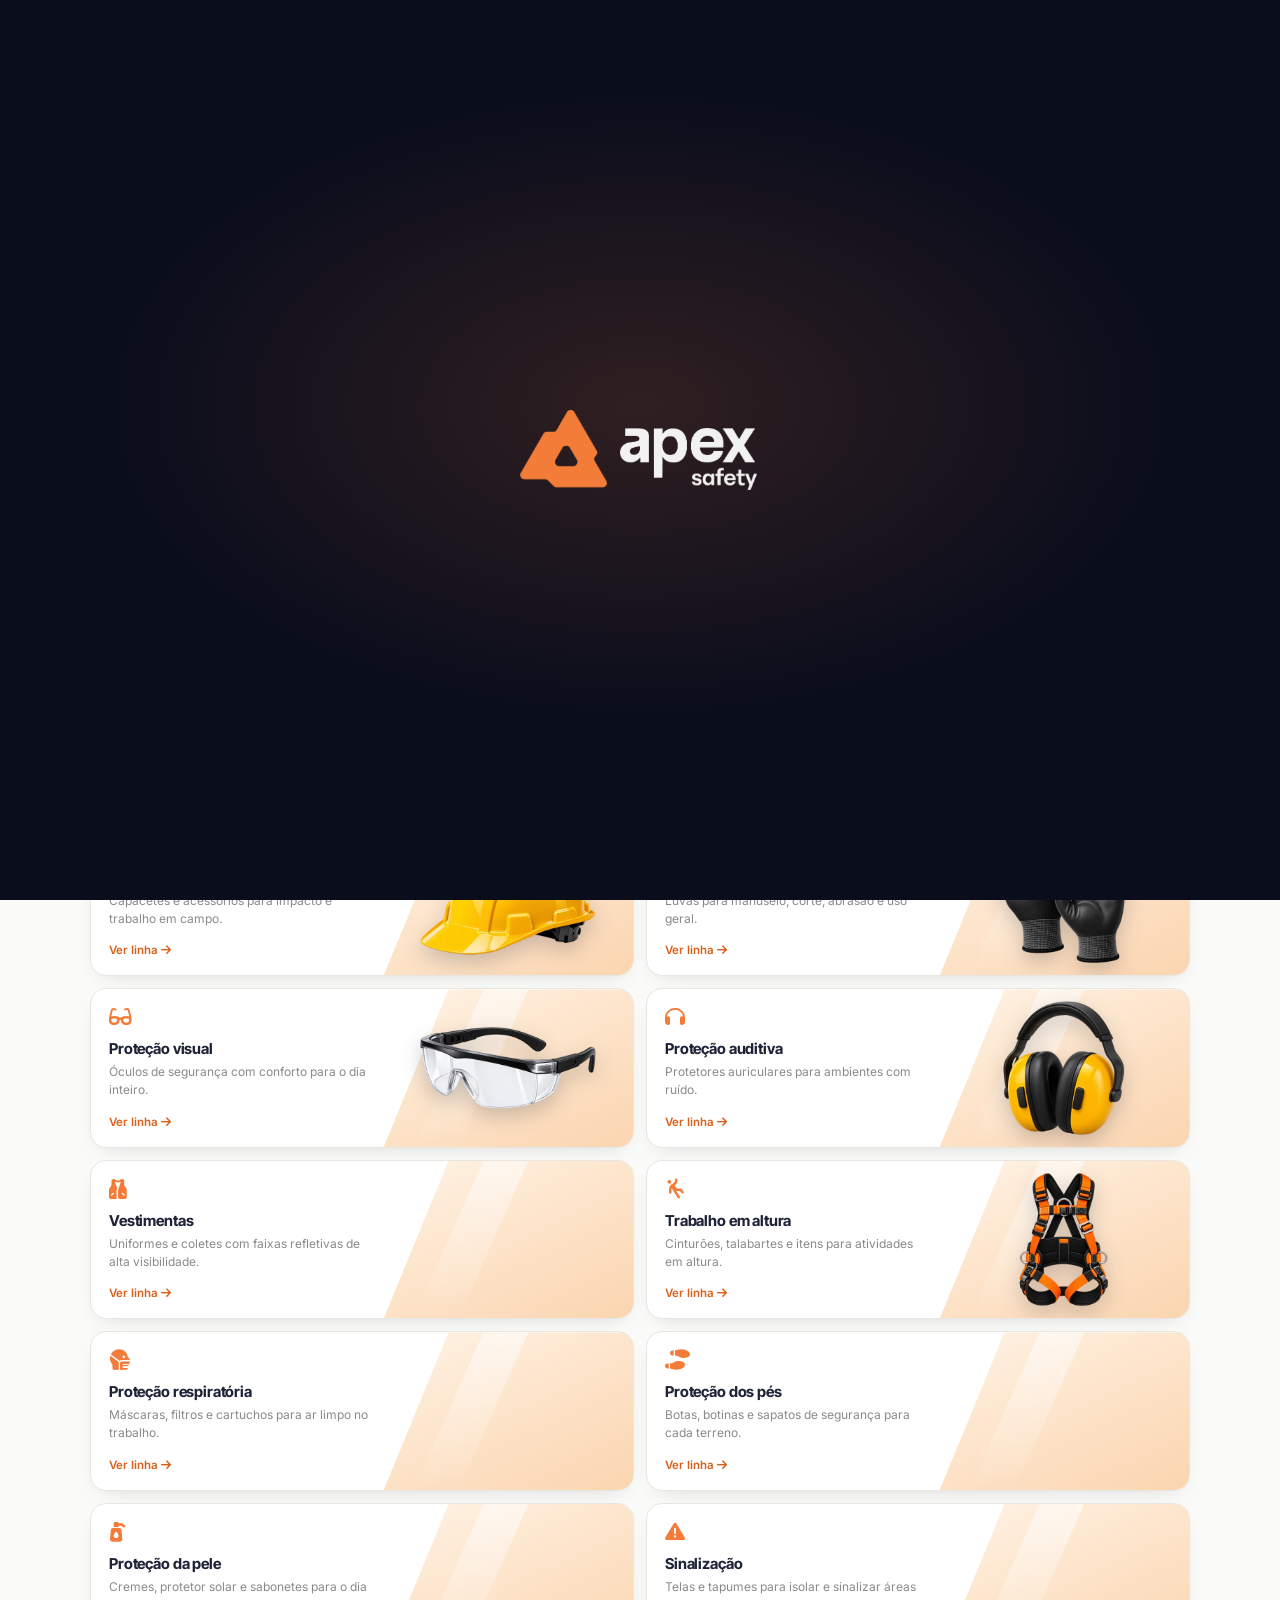
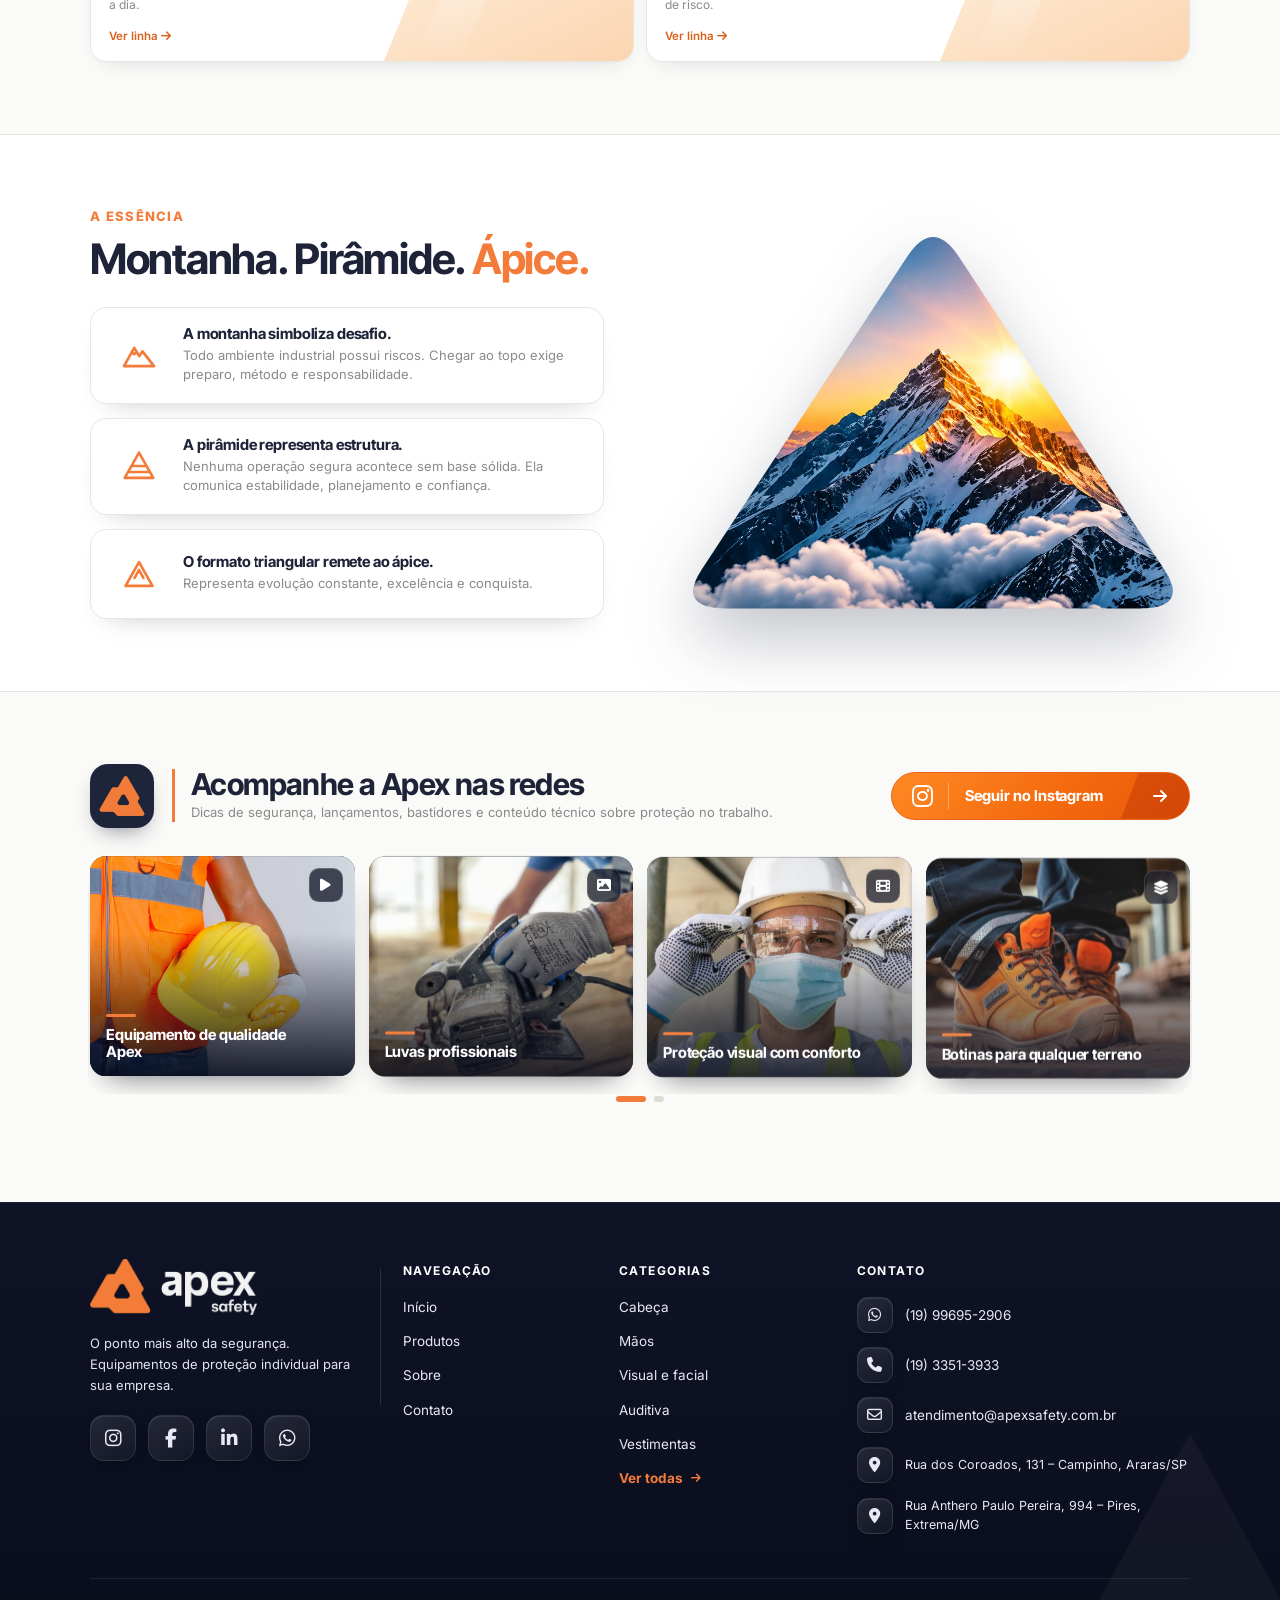
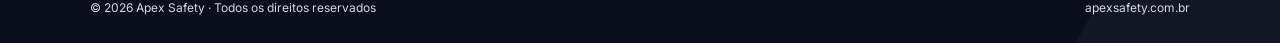
==== commit fe00f586: "Ajuste part 2" ====
--- a/index.html
+++ b/index.html
@@ -3,6 +3,8 @@
 <head>
   <meta charset="UTF-8">
   <meta name="viewport" content="width=device-width, initial-scale=1.0">
+  <meta name="theme-color" content="#0a0d1c">
+  <meta name="color-scheme" content="light">
   <title>Apex Safety | O ponto mais alto da segurança</title>
   <meta name="description" content="EPIs de máxima segurança e qualidade, com atendimento consultivo. Solicite orçamento com a Apex Safety.">
   <meta name="robots" content="index, follow">
--- a/style.css
+++ b/style.css
@@ -17,7 +17,7 @@
 }
 
 *, *::before, *::after { box-sizing: border-box; }
-html { scroll-behavior: smooth; }
+html { scroll-behavior: smooth; background: #0a0d1c; }
 body { margin: 0; font-family: var(--font); background: var(--bg); color: var(--text); line-height: 1.5; overflow-x: hidden; -webkit-font-smoothing: antialiased; }
 img { max-width: 100%; display: block; }
 a { color: inherit; text-decoration: none; }
@@ -547,13 +547,15 @@
   .home .nav-links > li > a .chev { font-size: 11px; margin: 0; }
   .menu-cta { display: block; margin-top: 10px; padding-top: 14px; border-top: 1px solid rgba(255,255,255,.1); }
   .menu-cta .btn { border-radius: 14px; }
-  .home .dropdown { padding: 4px 0 6px; }
+  .home .dropdown { padding: 4px 0 0; margin-bottom: 0; }
   .home .dd-grid { grid-template-columns: 1fr 1fr; gap: 8px; padding: 6px 0 4px; }
   .home .dd-grid a { flex-direction: column; align-items: flex-start; gap: 8px; padding: 12px; background: rgba(255,255,255,.05); border: 1px solid rgba(255,255,255,.08); border-radius: 14px; }
   .home .dd-grid a small { display: none; }
   .home .dd-grid a b { font-size: 13px; color: #fff; }
   .home .dd-ico { width: 32px; height: 32px; background: rgba(244,124,58,.18); color: var(--orange); }
-  .home .nav-links .dd-all { margin: 8px 0 0; border-radius: 12px; background: rgba(255,255,255,.06); }
+  .home .nav-links .dd-all { margin: 4px 0 0; padding: 14px 16px; border-radius: 14px; background: transparent; font-size: 16px; font-weight: 600; color: #e8e9f2; box-shadow: none; }
+  .home .nav-links .dd-all:hover { background: rgba(255,255,255,.06); color: #fff; }
+  .home .nav-links .dd-all i { font-size: 11px; }
 }
 
 /* Mobile: texto no pé do hero, imagem livre e viva no topo */
@@ -679,14 +681,14 @@
 .cat-art { justify-items: center; align-items: center; }
 
 /* Carrossel de publicações */
-.sc-viewport { overflow: hidden; border-radius: 18px; padding: 2px 0 18px; margin: 0 -2px; touch-action: pan-y; cursor: grab; }
+.sc-viewport { overflow: hidden; border-radius: 18px; padding: 2px 0 18px; margin: 0 -2px; touch-action: pan-y; cursor: grab; -webkit-tap-highlight-color: transparent; overscroll-behavior-x: contain; }
 .sc-viewport.dragging { cursor: grabbing; }
-.sc-track { display: flex; gap: 14px; will-change: transform; padding: 0 2px; }
+.sc-track { display: flex; gap: 14px; will-change: transform; transform: translate3d(0,0,0); backface-visibility: hidden; padding: 0 2px; }
 .sc-card { position: relative; flex: 0 0 auto; aspect-ratio: 1.2; border-radius: 16px; overflow: hidden; background: #1c1f33; color: #fff; display: flex; flex-direction: column; justify-content: flex-end; box-shadow: 0 16px 28px -18px rgba(10,13,28,.65); isolation: isolate; user-select: none; }
 .sc-card img { position: absolute; inset: 0; width: 100%; height: 100%; object-fit: cover; z-index: -2; transition: transform .6s ease; pointer-events: none; }
 .sc-card::after { content: ""; position: absolute; inset: 0; z-index: -1; background: linear-gradient(180deg, rgba(10,13,28,0) 35%, rgba(10,13,28,.9) 100%); }
 .sc-card:hover img { transform: scale(1.06); }
-.sc-type { position: absolute; top: 12px; right: 12px; width: 34px; height: 34px; border-radius: 10px; display: grid; place-items: center; font-size: 14px; background: rgba(10,13,28,.6); border: 1px solid rgba(255,255,255,.14); backdrop-filter: blur(6px); }
+.sc-type { position: absolute; top: 12px; right: 12px; width: 34px; height: 34px; border-radius: 10px; display: grid; place-items: center; font-size: 14px; background: rgba(10,13,28,.72); border: 1px solid rgba(255,255,255,.14); }
 .sc-text { padding: 0 16px 16px; }
 .sc-text::before { content: ""; display: block; width: 30px; height: 3px; border-radius: 2px; background: var(--orange); margin-bottom: 10px; }
 .sc-text h4 { color: #fff; font: 700 15px/1.12 var(--display); letter-spacing: -.01em; max-width: 90%; }
@@ -846,7 +848,7 @@
 /* Cartões de contato: alinhados ao topo do formulário e acompanham o scroll */
 .form-wrap > .side { align-self: start; position: sticky; top: 104px; gap: 14px; }
 .form-wrap > .side .person-img { margin-top: 0; }
-@media (max-width: 820px) { .form-wrap > .side { position: static; } }
+@media (max-width: 820px) { .form-wrap > .side { position: static; } main .form-wrap { padding-bottom: 0; } main > .container + .section { padding-top: 29px; } }
 .form-wrap { padding-bottom: 32px; }
 
 /* Cartões de contato clicáveis (ligar) */
@@ -1040,6 +1042,7 @@
 /* Mobile: os dois botões da hero com exatamente a mesma fonte */
 @media (max-width: 820px) {
   .hero-home .hero-actions a.btn.btn-cta-lg { font: 700 15px/1 var(--display) !important; letter-spacing: -.005em !important; text-transform: none; }
+  .hero-home .hero-actions a.btn.btn-cta-gray { font-size: 14px !important; }
 }
 
 /* Logo maior no mobile, mantendo a altura da navbar (84px) */
@@ -1064,3 +1067,6 @@
 @media (max-width: 820px) {
   .site-header .brand img, .site-header.scrolled .brand img { height: 48px; }
 }
+
+/* mobile: espaço entre blocos finais e "Toda a segurança..." */
+@media (max-width: 820px) { main .about-sec { padding-bottom: 0; } main .about-sec + .section { padding-top: 29px; } }
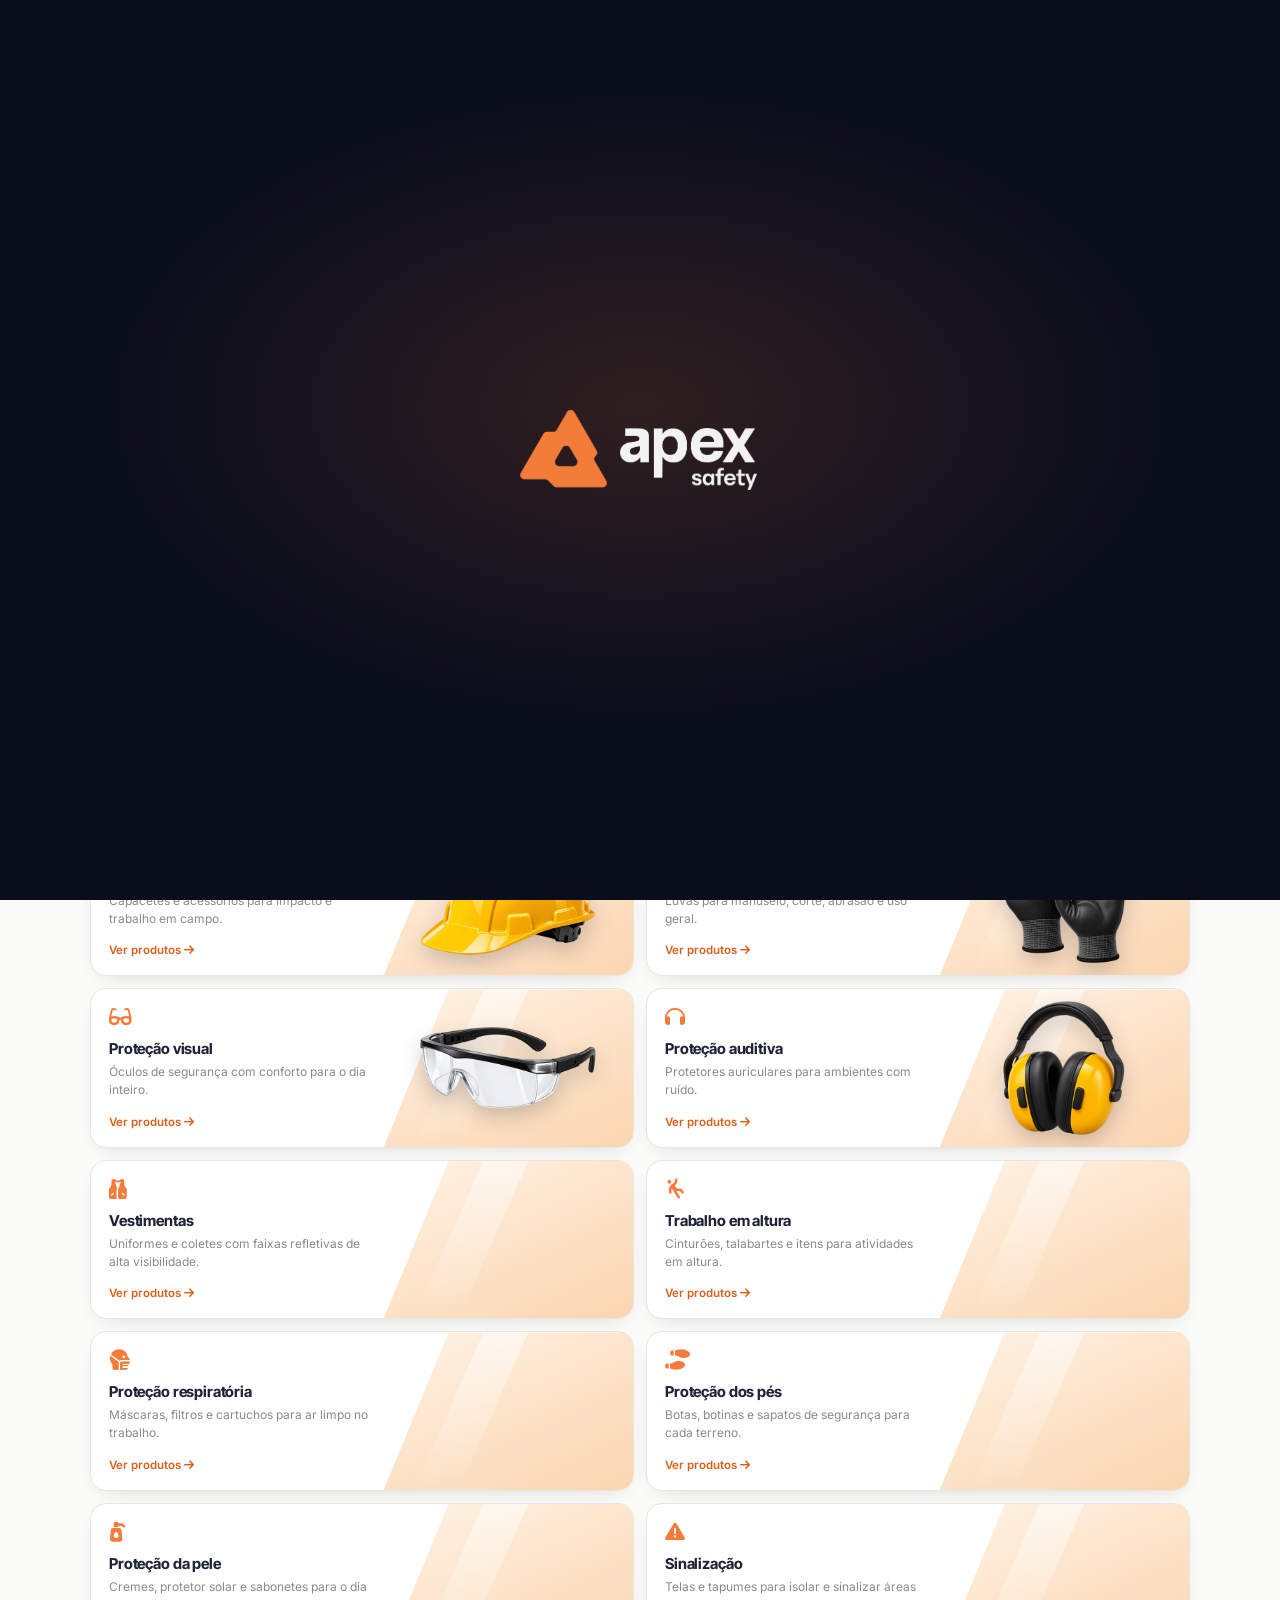
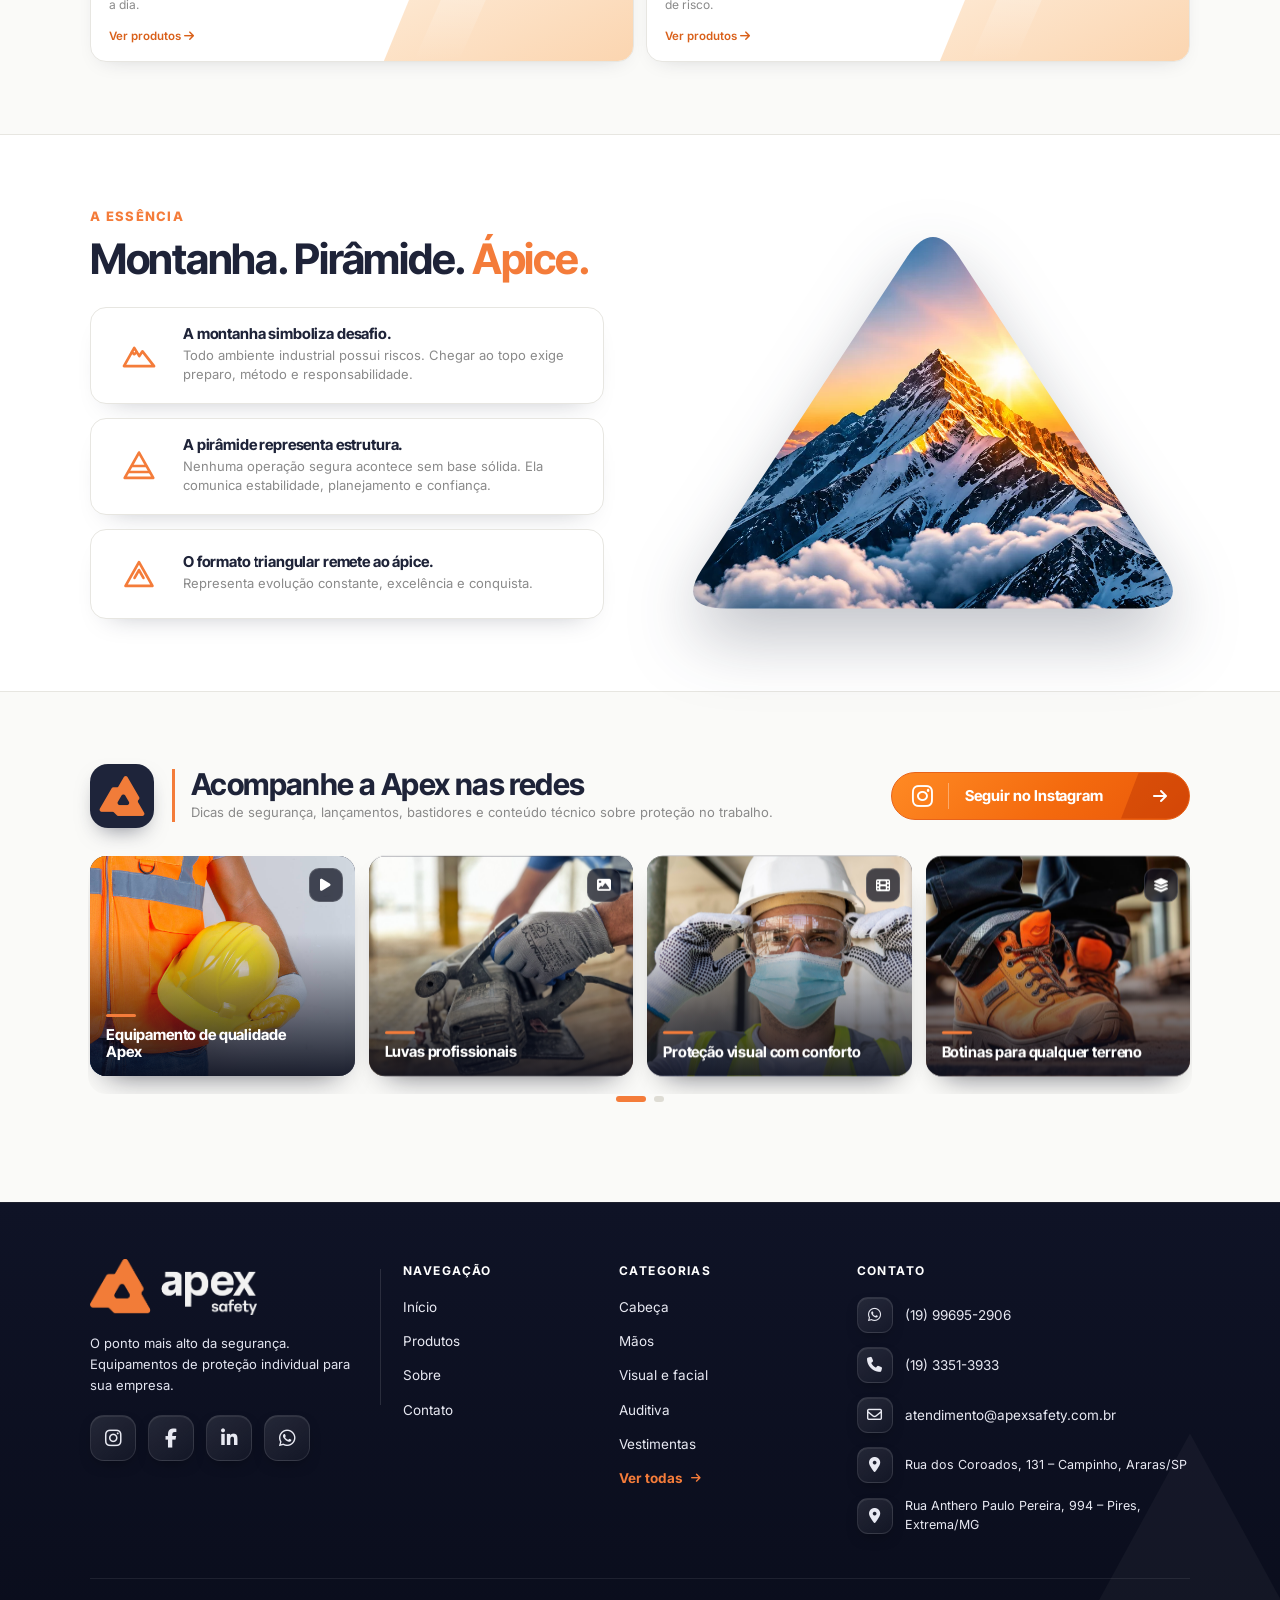
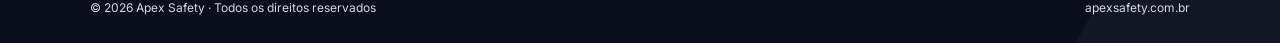
==== commit 47a6d849: "Fix: Labels produtos" ====
--- a/index.html
+++ b/index.html
@@ -63,16 +63,16 @@
           <a class="link-orange" href="produtos.html">Ver todos os produtos <i class="fa-solid fa-arrow-right"></i></a>
         </div>
         <div class="cat-grid">
-          <a class="cat" href="produtos.html?linha=cabeca"><div class="cat-text"><span class="ico-o"><i class="fa-solid fa-helmet-safety"></i></span><h3>Proteção da cabeça</h3><p>Capacetes e acessórios para impacto e trabalho em campo.</p><span class="cat-link">Ver linha <i class="fa-solid fa-arrow-right"></i></span></div><div class="cat-art"><img src="imagens/solucoes/cabeca.webp?v=5" alt="Capacete de segurança" width="300" height="225" loading="lazy" decoding="async"><i class="fa-solid fa-helmet-safety cat-fallback"></i></div></a>
-          <a class="cat" href="produtos.html?linha=maos"><div class="cat-text"><span class="ico-o"><i class="fa-solid fa-hand"></i></span><h3>Proteção das mãos</h3><p>Luvas para manuseio, corte, abrasão e uso geral.</p><span class="cat-link">Ver linha <i class="fa-solid fa-arrow-right"></i></span></div><div class="cat-art"><img src="imagens/solucoes/maos.webp?v=5" alt="Luvas de proteção" width="300" height="225" loading="lazy" decoding="async"><i class="fa-solid fa-hand cat-fallback"></i></div></a>
-          <a class="cat" href="produtos.html?linha=visual"><div class="cat-text"><span class="ico-o"><i class="fa-solid fa-glasses"></i></span><h3>Proteção visual</h3><p>Óculos de segurança com conforto para o dia inteiro.</p><span class="cat-link">Ver linha <i class="fa-solid fa-arrow-right"></i></span></div><div class="cat-art"><img src="imagens/solucoes/visual.webp?v=5" alt="Óculos de segurança" width="300" height="225" loading="lazy" decoding="async"><i class="fa-solid fa-glasses cat-fallback"></i></div></a>
-          <a class="cat" href="produtos.html?linha=auditiva"><div class="cat-text"><span class="ico-o"><i class="fa-solid fa-headphones"></i></span><h3>Proteção auditiva</h3><p>Protetores auriculares para ambientes com ruído.</p><span class="cat-link">Ver linha <i class="fa-solid fa-arrow-right"></i></span></div><div class="cat-art"><img src="imagens/solucoes/auditiva.webp?v=5" alt="Abafador de ruído" width="300" height="225" loading="lazy" decoding="async"><i class="fa-solid fa-headphones cat-fallback"></i></div></a>
-          <a class="cat" href="produtos.html?linha=vestimentas"><div class="cat-text"><span class="ico-o"><i class="fa-solid fa-vest"></i></span><h3>Vestimentas</h3><p>Uniformes e coletes com faixas refletivas de alta visibilidade.</p><span class="cat-link">Ver linha <i class="fa-solid fa-arrow-right"></i></span></div><div class="cat-art"><img src="imagens/solucoes/vestimentas.webp?v=5" alt="Colete refletivo" width="300" height="225" loading="lazy" decoding="async"><i class="fa-solid fa-vest cat-fallback"></i></div></a>
-          <a class="cat" href="produtos.html?linha=altura"><div class="cat-text"><span class="ico-o"><i class="fa-solid fa-person-falling"></i></span><h3>Trabalho em altura</h3><p>Cinturões, talabartes e itens para atividades em altura.</p><span class="cat-link">Ver linha <i class="fa-solid fa-arrow-right"></i></span></div><div class="cat-art"><img src="imagens/solucoes/altura.webp?v=5" alt="Cinturão de segurança" width="300" height="225" loading="lazy" decoding="async"><i class="fa-solid fa-person-falling cat-fallback"></i></div></a>
-          <a class="cat" href="produtos.html?linha=respiratoria"><div class="cat-text"><span class="ico-o"><i class="fa-solid fa-head-side-mask"></i></span><h3>Proteção respiratória</h3><p>Máscaras, filtros e cartuchos para ar limpo no trabalho.</p><span class="cat-link">Ver linha <i class="fa-solid fa-arrow-right"></i></span></div><div class="cat-art"><img src="imagens/solucoes/respiratoria.webp?v=5" alt="Máscara de proteção respiratória" width="300" height="225" loading="lazy" decoding="async"><i class="fa-solid fa-head-side-mask cat-fallback"></i></div></a>
-          <a class="cat" href="produtos.html?linha=pes"><div class="cat-text"><span class="ico-o"><i class="fa-solid fa-shoe-prints"></i></span><h3>Proteção dos pés</h3><p>Botas, botinas e sapatos de segurança para cada terreno.</p><span class="cat-link">Ver linha <i class="fa-solid fa-arrow-right"></i></span></div><div class="cat-art"><img src="imagens/solucoes/pes.webp?v=5" alt="Botina de segurança" width="300" height="225" loading="lazy" decoding="async"><i class="fa-solid fa-shoe-prints cat-fallback"></i></div></a>
-          <a class="cat" href="produtos.html?linha=pele"><div class="cat-text"><span class="ico-o"><i class="fa-solid fa-pump-soap"></i></span><h3>Proteção da pele</h3><p>Cremes, protetor solar e sabonetes para o dia a dia.</p><span class="cat-link">Ver linha <i class="fa-solid fa-arrow-right"></i></span></div><div class="cat-art"><img src="imagens/solucoes/pele.webp?v=5" alt="Creme e protetor solar" width="300" height="225" loading="lazy" decoding="async"><i class="fa-solid fa-pump-soap cat-fallback"></i></div></a>
-          <a class="cat" href="produtos.html?linha=sinalizacao"><div class="cat-text"><span class="ico-o"><i class="fa-solid fa-triangle-exclamation"></i></span><h3>Sinalização</h3><p>Telas e tapumes para isolar e sinalizar áreas de risco.</p><span class="cat-link">Ver linha <i class="fa-solid fa-arrow-right"></i></span></div><div class="cat-art"><img src="imagens/solucoes/sinalizacao.webp?v=5" alt="Tela de sinalização" width="300" height="225" loading="lazy" decoding="async"><i class="fa-solid fa-triangle-exclamation cat-fallback"></i></div></a>
+          <a class="cat" href="produtos.html?linha=cabeca"><div class="cat-text"><span class="ico-o"><i class="fa-solid fa-helmet-safety"></i></span><h3>Proteção da cabeça</h3><p>Capacetes e acessórios para impacto e trabalho em campo.</p><span class="cat-link">Ver produtos <i class="fa-solid fa-arrow-right"></i></span></div><div class="cat-art"><img src="imagens/solucoes/cabeca.webp?v=5" alt="Capacete de segurança" width="300" height="225" loading="lazy" decoding="async"><i class="fa-solid fa-helmet-safety cat-fallback"></i></div></a>
+          <a class="cat" href="produtos.html?linha=maos"><div class="cat-text"><span class="ico-o"><i class="fa-solid fa-hand"></i></span><h3>Proteção das mãos</h3><p>Luvas para manuseio, corte, abrasão e uso geral.</p><span class="cat-link">Ver produtos <i class="fa-solid fa-arrow-right"></i></span></div><div class="cat-art"><img src="imagens/solucoes/maos.webp?v=5" alt="Luvas de proteção" width="300" height="225" loading="lazy" decoding="async"><i class="fa-solid fa-hand cat-fallback"></i></div></a>
+          <a class="cat" href="produtos.html?linha=visual"><div class="cat-text"><span class="ico-o"><i class="fa-solid fa-glasses"></i></span><h3>Proteção visual</h3><p>Óculos de segurança com conforto para o dia inteiro.</p><span class="cat-link">Ver produtos <i class="fa-solid fa-arrow-right"></i></span></div><div class="cat-art"><img src="imagens/solucoes/visual.webp?v=5" alt="Óculos de segurança" width="300" height="225" loading="lazy" decoding="async"><i class="fa-solid fa-glasses cat-fallback"></i></div></a>
+          <a class="cat" href="produtos.html?linha=auditiva"><div class="cat-text"><span class="ico-o"><i class="fa-solid fa-headphones"></i></span><h3>Proteção auditiva</h3><p>Protetores auriculares para ambientes com ruído.</p><span class="cat-link">Ver produtos <i class="fa-solid fa-arrow-right"></i></span></div><div class="cat-art"><img src="imagens/solucoes/auditiva.webp?v=5" alt="Abafador de ruído" width="300" height="225" loading="lazy" decoding="async"><i class="fa-solid fa-headphones cat-fallback"></i></div></a>
+          <a class="cat" href="produtos.html?linha=vestimentas"><div class="cat-text"><span class="ico-o"><i class="fa-solid fa-vest"></i></span><h3>Vestimentas</h3><p>Uniformes e coletes com faixas refletivas de alta visibilidade.</p><span class="cat-link">Ver produtos <i class="fa-solid fa-arrow-right"></i></span></div><div class="cat-art"><img src="imagens/solucoes/vestimentas.webp?v=5" alt="Colete refletivo" width="300" height="225" loading="lazy" decoding="async"><i class="fa-solid fa-vest cat-fallback"></i></div></a>
+          <a class="cat" href="produtos.html?linha=altura"><div class="cat-text"><span class="ico-o"><i class="fa-solid fa-person-falling"></i></span><h3>Trabalho em altura</h3><p>Cinturões, talabartes e itens para atividades em altura.</p><span class="cat-link">Ver produtos <i class="fa-solid fa-arrow-right"></i></span></div><div class="cat-art"><img src="imagens/solucoes/altura.webp?v=5" alt="Cinturão de segurança" width="300" height="225" loading="lazy" decoding="async"><i class="fa-solid fa-person-falling cat-fallback"></i></div></a>
+          <a class="cat" href="produtos.html?linha=respiratoria"><div class="cat-text"><span class="ico-o"><i class="fa-solid fa-head-side-mask"></i></span><h3>Proteção respiratória</h3><p>Máscaras, filtros e cartuchos para ar limpo no trabalho.</p><span class="cat-link">Ver produtos <i class="fa-solid fa-arrow-right"></i></span></div><div class="cat-art"><img src="imagens/solucoes/respiratoria.webp?v=5" alt="Máscara de proteção respiratória" width="300" height="225" loading="lazy" decoding="async"><i class="fa-solid fa-head-side-mask cat-fallback"></i></div></a>
+          <a class="cat" href="produtos.html?linha=pes"><div class="cat-text"><span class="ico-o"><i class="fa-solid fa-shoe-prints"></i></span><h3>Proteção dos pés</h3><p>Botas, botinas e sapatos de segurança para cada terreno.</p><span class="cat-link">Ver produtos <i class="fa-solid fa-arrow-right"></i></span></div><div class="cat-art"><img src="imagens/solucoes/pes.webp?v=5" alt="Botina de segurança" width="300" height="225" loading="lazy" decoding="async"><i class="fa-solid fa-shoe-prints cat-fallback"></i></div></a>
+          <a class="cat" href="produtos.html?linha=pele"><div class="cat-text"><span class="ico-o"><i class="fa-solid fa-pump-soap"></i></span><h3>Proteção da pele</h3><p>Cremes, protetor solar e sabonetes para o dia a dia.</p><span class="cat-link">Ver produtos <i class="fa-solid fa-arrow-right"></i></span></div><div class="cat-art"><img src="imagens/solucoes/pele.webp?v=5" alt="Creme e protetor solar" width="300" height="225" loading="lazy" decoding="async"><i class="fa-solid fa-pump-soap cat-fallback"></i></div></a>
+          <a class="cat" href="produtos.html?linha=sinalizacao"><div class="cat-text"><span class="ico-o"><i class="fa-solid fa-triangle-exclamation"></i></span><h3>Sinalização</h3><p>Telas e tapumes para isolar e sinalizar áreas de risco.</p><span class="cat-link">Ver produtos <i class="fa-solid fa-arrow-right"></i></span></div><div class="cat-art"><img src="imagens/solucoes/sinalizacao.webp?v=5" alt="Tela de sinalização" width="300" height="225" loading="lazy" decoding="async"><i class="fa-solid fa-triangle-exclamation cat-fallback"></i></div></a>
         </div>
       </div>
     </section>
--- a/style.css
+++ b/style.css
@@ -45,6 +45,7 @@
 .nav-right { display: flex; align-items: center; gap: 18px; }
 .nav-phone { font-size: 13px; color: var(--muted); display: inline-flex; align-items: center; gap: 8px; }
 .nav-toggle { display: none; background: var(--white); border: 1px solid var(--line); border-radius: 8px; width: 38px; height: 38px; cursor: pointer; color: var(--navy); }
+.nav-toggle i { font-size: 17px; }
 
 /* Buttons */
 .btn { display: inline-flex; align-items: center; justify-content: center; gap: 8px; padding: 11px 18px; border-radius: 10px; font: 600 13px var(--font); cursor: pointer; border: 1px solid transparent; transition: transform .15s, box-shadow .2s, background .2s; }
@@ -532,11 +533,11 @@
 body.no-scroll { overflow: hidden; }
 .menu-cta { display: none; }
 @media (max-width: 820px) {
-  .home .site-header.menu-open { background: rgba(10,13,28,.97); }
+  .home .site-header.menu-open { background: #0a0d1c; -webkit-backdrop-filter: none; backdrop-filter: none; }
   .home .nav-links {
     position: fixed; top: 64px; left: 0; right: 0; bottom: auto; max-height: calc(100dvh - 64px); overflow-y: auto;
     display: flex; flex-direction: column; gap: 4px; padding: 14px 16px 22px;
-    background: rgba(10,13,28,.97); -webkit-backdrop-filter: blur(16px); backdrop-filter: blur(16px);
+    background: #0a0d1c; -webkit-backdrop-filter: none; backdrop-filter: none;
     border-bottom: 1px solid rgba(255,255,255,.1); border-radius: 0 0 24px 24px; box-shadow: 0 30px 50px -20px rgba(0,0,0,.7);
     opacity: 0; visibility: hidden; transform: translateY(-10px); transition: opacity .22s, transform .22s, visibility .22s;
   }
@@ -868,7 +869,10 @@
 
 /* Páginas sem hero (Contato): navbar escura no mesmo padrão das outras telas, fixa no topo */
 .home.no-hero .site-header { position: sticky; top: 0; background: #0a0d1c; border-bottom: 1px solid rgba(255,255,255,.08); }
-.home.no-hero .form-wrap { padding-top: 40px; }
+.home.no-hero .form-wrap { padding-top: 24px; }
+@media (max-width: 820px) { .home.no-hero .form-wrap { padding-top: 12px; } }
+/* Página sem hero (contato): sem o degradê de legibilidade abaixo da navbar */
+.home.no-hero .site-header::before { display: none; }
 @media (max-width: 820px) { .home.no-hero .site-header { position: sticky; background: #0a0d1c; } }
 .home.no-hero .form-wrap > .side { top: 112px; }
 
@@ -1070,3 +1074,483 @@
 
 /* mobile: espaço entre blocos finais e "Toda a segurança..." */
 @media (max-width: 820px) { main .about-sec { padding-bottom: 0; } main .about-sec + .section { padding-top: 29px; } }
+
+/* Catálogo e detalhes — Apex Safety 2026 */
+.catalog-page { background: #f7f8fa; }
+.catalog-page .hero-inner { min-height: 300px; }
+.catalog-heading { display:flex; align-items:center; justify-content:space-between; gap:24px; padding-top:44px; }
+.catalog-eyebrow { display:block; color:#c75317; font-size:11px; letter-spacing:.15em; font-weight:700; margin-bottom:10px; }
+.catalog-heading h2 { font-size:clamp(26px,3vw,36px); letter-spacing:-.04em; line-height:1.15; }
+.catalog-note { display:flex; align-items:center; gap:8px; color:#687180; font-size:12px; }
+.catalog-page .cat-toolbar { margin:25px 0 18px; gap:14px; }
+.catalog-page .search-box input { padding:17px 18px 17px 42px; font-size:14px; border-radius:12px; }
+.catalog-page .dds-btn { min-height:52px; border-radius:12px; }
+.catalog-page .filters-row { display:block; margin-bottom:22px; }
+.catalog-page .chips { gap:8px; padding-bottom:22px; border-bottom:1px solid #e1e5ea; }
+.catalog-page .chip { padding:9px 14px; font-size:12px; border-color:#e1e5ea; background:white; transition:background .2s,border-color .2s; }
+.catalog-page .chip.on { background:#1e263b; border-color:#1e263b; color:white; }
+.catalog-page .count { display:block; margin-top:19px; color:#637082; font-size:13px; }
+.catalog-page .prod-grid,.product-page .prod-grid { gap:22px; }
+.catalog-page .prod,.product-page .prod { border:1px solid #e3e6eb; border-radius:18px; box-shadow:0 3px 12px #1e263b04; }
+.catalog-page .prod:hover,.product-page .prod:hover { transform:translateY(-4px); border-color:#f7b48e; box-shadow:0 12px 28px #1e263b0c; }
+.catalog-page .prod[hidden] { display:none; }
+.catalog-page .prod .prod-img,.product-page .prod .prod-img { display:flex; aspect-ratio:1.18; background:#fff; padding:32px 12px 10px; border-bottom:1px solid #f0f1f4; }
+.catalog-page .prod-img img,.product-page .prod-img img { width:100%; height:100%; object-fit:contain; transition:transform .25s; }
+.catalog-page .prod:hover img,.product-page .prod:hover img { transform:scale(1.035); }
+.catalog-page .prod-tag,.product-page .prod-tag { background:#f1f3f6; box-shadow:none; color:#536074; font-size:10px; left:14px; top:12px; padding:4px 9px; }
+.catalog-page .prod-body,.product-page .prod-body { padding:20px; gap:12px; }
+.catalog-page .brand-tag,.product-page .brand-tag { font-size:10px; letter-spacing:.13em; font-weight:700; color:#c85318; }
+.catalog-page .prod h3,.product-page .prod h3 { font-size:14px; line-height:1.5; font-weight:600; }
+.catalog-page .ids { display:flex; flex-wrap:wrap; align-items:center; gap:8px; }
+.catalog-page .ca-badge,.product-page .ca-badge { background:#fff0e6; color:#a74616; border:1px solid #ffdcc5; font-size:10px; padding:4px 7px; border-radius:5px; }
+.catalog-page .ids .ca { font-size:10px; overflow-wrap:anywhere; color:#788291; }
+.catalog-page .prod-foot,.product-page .prod-foot { gap:10px; padding-top:12px; }
+.catalog-page .prod-foot .more,.product-page .more { font-size:11px; font-weight:600; }
+.catalog-page .prod-foot .btn { border-radius:8px; box-shadow:none; padding:9px 14px; }
+.product-page { background:#fafbfc; }
+.product-content { padding-top:32px; }
+.product-crumbs { display:flex; flex-wrap:wrap; gap:10px; color:#738093; font-size:12px; padding:20px 0; }
+.product-crumbs a:hover,.product-back:hover { color:#d95818; }
+.product-page .product-detail { gap:56px; padding-top:20px; }
+.product-photo { position:relative; display:grid; place-items:center; aspect-ratio:1; background:white; border:1px solid #e3e6eb; border-radius:22px; padding:35px; }
+.product-photo img { width:100%; height:100%; object-fit:contain; min-width:0; min-height:0; }
+.photo-caption { font-size:11px; color:#7a8593; margin:16px 0; text-align:center; }
+.product-back { display:block; font-size:12px; color:#687180; margin:0 0 26px; }
+.product-info > .brand-tag { display:block; margin-bottom:12px; }
+.product-page .product-info h1 { font-size:clamp(25px,3vw,36px); line-height:1.2; letter-spacing:-.035em; margin-bottom:20px; }
+.product-identifiers { display:flex; gap:12px; align-items:center; flex-wrap:wrap; font-size:12px; color:#748092; }
+.product-intro { font-size:14px; color:#647084; line-height:1.8; margin:24px 0; }
+.product-quote { padding:26px; background:white; border:1px solid #e1e5ea; border-radius:18px; }
+.product-quote h2 { font-size:21px; letter-spacing:-.03em; line-height:1.25; }
+.product-quote p { font-size:13px; color:#697588; margin:10px 0 24px; }
+.product-quote label { display:block; font-size:12px; font-weight:600; margin-bottom:9px; }
+.product-quote .qty { width:155px; background:#f8f9fb; }
+.product-quote .qty input { min-width:0; }
+.product-quote small { display:block; font-size:11px; color:#748092; margin:12px 0 22px; }
+.product-quote .btn { margin-top:10px; border-radius:10px; font-size:13px; }
+.product-spec-section { display:grid; grid-template-columns:1fr 1.1fr; gap:60px; padding:40px 0 54px; border-top:1px solid #e1e5ea; }
+.product-spec-section h2,.product-related h2 { font-size:26px; letter-spacing:-.035em; }
+.product-spec-section p { font-size:13px; color:#738093; max-width:330px; margin-top:16px; line-height:1.8; }
+.product-specs { margin:0; }
+.product-specs > div { display:flex; justify-content:space-between; gap:22px; padding:15px 0; border-bottom:1px solid #e6e9ee; font-size:13px; }
+.product-specs dt { color:#738093; }
+.product-specs dd { text-align:right; margin:0; overflow-wrap:anywhere; }
+.product-related { padding:35px 0 70px; }
+.product-missing { padding:100px 0; }
+.product-missing p { margin:20px 0; }
+a:focus-visible,button:focus-visible { outline:3px solid #f78b4d; outline-offset:4px; }
+@media(min-width:821px) { .product-visual { position:sticky; top:100px; } }
+@media(max-width:1000px) { .catalog-page .prod-grid,.product-page .prod-grid { grid-template-columns:repeat(3,minmax(0,1fr)); gap:14px; } .product-page .product-detail { gap:28px; } }
+@media(max-width:820px) { .catalog-page .prod-grid,.product-page .prod-grid { grid-template-columns:repeat(2,minmax(0,1fr)); } .catalog-note { display:none; } .product-spec-section { grid-template-columns:1fr; gap:20px; } .product-photo { max-width:520px; margin:auto; } .product-page .product-detail { grid-template-columns:1fr; } }
+@media(max-width:480px) { .catalog-heading { padding-top:30px; } .catalog-page .prod-grid,.product-page .prod-grid { gap:10px; } .catalog-page .prod-body,.product-page .prod-body { padding:12px; gap:9px; } .catalog-page .prod h3,.product-page .prod h3 { font-size:12px; } .catalog-page .prod-foot { flex-wrap:wrap; } .catalog-page .prod-foot .btn { width:100%; text-align:center; } .catalog-page .chip { font-size:11px; padding:8px 11px; } .product-quote { padding:20px; } .product-photo { padding:25px 12px; } .product-related .sec-head { align-items:start; gap:12px; } }
+.product-page .site-header { background:#0a0d1c; }
+.product-page .product-content { padding-top:100px; }
+@media(max-width:820px) { .product-page .product-content { padding-top:85px; } }
+
+/* Cotação nos cards com o mesmo acabamento do CTA principal. */
+.catalog-page .prod-foot .btn-card-quote {
+  height: 34px;
+  padding: 0 0 0 13px;
+  border-radius: 999px;
+  color: #fff;
+  font-size: 11px;
+  justify-content: space-between;
+  flex-shrink: 0;
+}
+.catalog-page .prod-foot .btn-card-quote i {
+  margin-left: 7px;
+  padding: 0 11px 0 16px;
+  font-size: 11px;
+}
+.catalog-page .prod-foot .btn-card-quote:hover i {
+  padding-left: 19px;
+  padding-right: 8px;
+}
+
+/* Categorias em uma faixa horizontal, com filtros sempre à mão no catálogo. */
+.catalog-page .catalog-filter-panel {
+  position: sticky;
+  top: var(--catalog-header-height, 70px);
+  z-index: 40;
+  background: rgba(247, 248, 250, .97);
+  backdrop-filter: blur(12px);
+  -webkit-backdrop-filter: blur(12px);
+  padding-top: 1px;
+  border-bottom: 1px solid #e1e5ea;
+  margin-top: 20px;
+}
+.catalog-page .catalog-filter-panel .cat-toolbar { margin: 12px 0 16px; }
+.catalog-page .catalog-filter-panel .filters-row { margin: 0; min-width: 0; }
+.catalog-page #filters {
+  position: relative;
+  display: flex;
+  flex-wrap: nowrap;
+  gap: 10px;
+  overflow-x: auto;
+  overscroll-behavior-x: contain;
+  scrollbar-width: thin;
+  scrollbar-color: #f47b38 #e9ecf1;
+  padding: 3px 2px 14px;
+  border-bottom: 0;
+  scroll-padding-inline: 16px;
+  -webkit-overflow-scrolling: touch;
+}
+.catalog-page #filters::-webkit-scrollbar { height: 5px; }
+.catalog-page #filters::-webkit-scrollbar-track { background: #e9ecf1; border-radius: 999px; }
+.catalog-page #filters::-webkit-scrollbar-thumb { background: #f47b38; border-radius: 999px; }
+.catalog-page #filters::-webkit-scrollbar-thumb:hover { background: #db601f; }
+.catalog-page #filters .chip {
+  flex: 0 0 auto;
+  white-space: nowrap;
+  min-height: 44px;
+  padding: 11px 19px;
+  font-size: 13px;
+}
+.catalog-page .catalog-result-count { margin: 20px 0 22px; }
+@media (max-width: 820px) {
+  .catalog-page .catalog-filter-panel { margin-top: 16px; }
+  .catalog-page .catalog-filter-panel .cat-toolbar { gap: 10px; margin: 10px 0 12px; }
+  .catalog-page .catalog-filter-panel .search-box input { padding-top: 13px; padding-bottom: 13px; }
+  .catalog-page .catalog-filter-panel .dds-btn { min-height: 46px; }
+  .catalog-page #filters { gap: 9px; padding-bottom: 12px; }
+  .catalog-page #filters .chip { min-height: 44px; padding: 11px 17px; font-size: 12px; }
+}
+
+/* Altura constante evita reposicionar os filtros durante o scroll. */
+.catalog-page { --catalog-header-height: 71px; }
+.catalog-page .site-header .nav,
+.catalog-page .site-header.scrolled .nav { height: 70px; transition: none; }
+.catalog-page .site-header .brand img,
+.catalog-page .site-header.scrolled .brand img { height: 52px; margin: 0; transition: none; }
+.catalog-page .catalog-filter-panel {
+  background: #f7f8fa;
+  backdrop-filter: none;
+  -webkit-backdrop-filter: none;
+  transform: translateZ(0);
+  transition: none;
+}
+@media (max-width: 820px) {
+  .catalog-page { --catalog-header-height: 65px; }
+  .catalog-page .site-header .nav,
+  .catalog-page .site-header.scrolled .nav { height: 64px; }
+  .catalog-page .site-header .brand img,
+  .catalog-page .site-header.scrolled .brand img { height: 48px; }
+}
+
+/* Identidade das fabricantes e filtro visual de marcas. */
+.product-brand-logo {
+  display: inline-flex;
+  align-items: center;
+  justify-content: center;
+  align-self: flex-start;
+  width: 116px;
+  height: 46px;
+  padding: 4px 7px;
+  background: #fff;
+  border: 1px solid #e7e9ee;
+  border-radius: 10px;
+  box-shadow: 0 2px 5px rgba(30,38,59,.025);
+}
+.product-brand-logo img { width: 100%; height: 100%; object-fit: contain; }
+.product-brand-logo-lg { width: 156px; height: 60px; margin-bottom: 18px; }
+.catalog-page .prod .ids {
+  display: flex;
+  flex-wrap: nowrap;
+  gap: 5px;
+  min-width: 0;
+  width: 100%;
+}
+.catalog-page .prod .ids .ca-badge { flex: 0 0 auto; white-space: nowrap; font-size: 9px; padding: 4px 5px; }
+.catalog-page .prod .ids .ca {
+  flex: 1 1 0;
+  min-width: 0;
+  white-space: nowrap;
+  overflow-wrap: normal;
+  word-break: normal;
+  font-size: 10px;
+  letter-spacing: -.025em;
+}
+.product-page .product-identifiers > span,
+.product-page .product-specs dd { white-space: nowrap; overflow-wrap: normal; font-size: clamp(9px, 1vw, 13px); }
+.catalog-page #filters { scrollbar-color: #c4cad3 #eceef2; }
+.catalog-page #filters::-webkit-scrollbar { height: 4px; }
+.catalog-page #filters::-webkit-scrollbar-track { background: #eceef2; }
+.catalog-page #filters::-webkit-scrollbar-thumb { background: #c4cad3; }
+.catalog-page #filters::-webkit-scrollbar-thumb:hover { background: #a8b0bc; }
+.catalog-page .brand-select { flex-basis: 290px; }
+.brand-select .dds-btn { padding: 8px 13px; min-height: 58px; }
+.brand-select .dds-label { display: flex; align-items: center; gap: 12px; }
+.brand-option-logo { display: flex; align-items: center; justify-content: center; flex: 0 0 84px; height: 36px; background: #fff; border: 1px solid #edf0f3; border-radius: 7px; padding: 3px 5px; }
+.brand-option-logo img { width: 100%; height: 100%; object-fit: contain; }
+.brand-option-copy { display: flex; flex-direction: column; gap: 3px; min-width: 0; flex: 1; }
+.brand-option-copy b { font-size: 12px; font-weight: 600; white-space: normal; }
+.brand-option-copy small { font-size: 10px; color: #7a8595; font-weight: 400; }
+.brand-option-all { display: grid; place-items: center; width: 36px; height: 36px; flex: 0 0 36px; border-radius: 9px; background: #f1f3f6; color: #69758a; }
+.brand-select .dds-list { max-height: min(420px, 52dvh); padding: 7px; scrollbar-width: thin; scrollbar-color: #c4cad3 #f5f6f8; box-shadow: 0 16px 40px #15243c20; }
+.brand-select .dds-list li { justify-content: flex-start; gap: 12px; padding: 9px; min-height: 60px; border: 1px solid transparent; }
+.brand-select .dds-list li:hover,.brand-select .dds-list li:focus { background: #f6f7f9; }
+.brand-select .dds-list li.on { background: #f0f3f7; border-color: #e1e6ed; }
+.brand-select .dds-list li > i { color: #455770; margin-left: auto; }
+.brand-select .dds-list .brand-option-all i { display: block; color: #69758a; }
+.brand-select .dds-btn:focus-visible,.brand-select.open .dds-btn { border-color: #aab4c4; box-shadow: 0 0 0 3px #71809616; }
+@media(max-width:640px) {
+  .catalog-page .brand-select { flex-basis: 100%; }
+  .catalog-page .catalog-filter-panel .brand-select .dds-btn { min-height: 54px; }
+  .product-brand-logo { width: 100px; height: 40px; padding: 4px 6px; }
+  .product-brand-logo-lg { width: 150px; height: 58px; }
+}
+
+/* Filtros primários alinhados e categorias mais próximas. */
+.catalog-page .catalog-filter-panel .cat-toolbar {
+  align-items: stretch;
+  margin-bottom: 7px;
+}
+.catalog-page .catalog-filter-panel .search-box input,
+.catalog-page .catalog-filter-panel .brand-select .dds-btn {
+  height: 48px;
+  min-height: 48px;
+  box-sizing: border-box;
+}
+.catalog-page .catalog-filter-panel .brand-select .dds-btn { padding: 5px 13px; }
+.catalog-page .brand-select .dds-label { gap: 10px; }
+.catalog-page .brand-select .dds-label .brand-option-copy { gap: 1px; }
+.catalog-page .brand-select .dds-label .brand-option-logo,
+.catalog-page .brand-select .dds-label .brand-option-all { height: 32px; }
+@media (max-width: 820px) {
+  .catalog-page .catalog-filter-panel .cat-toolbar { margin-bottom: 6px; }
+  .catalog-page .catalog-filter-panel .search-box input,
+  .catalog-page .catalog-filter-panel .brand-select .dds-btn {
+    height: 46px;
+    min-height: 46px;
+  }
+}
+
+/* Ao rolar, o cabeçalho termina na própria borda, sem sombra sobre os filtros. */
+.home .site-header.scrolled { box-shadow: none; }
+.home .site-header.scrolled::before { display: none; }
+
+/* CTAs do detalhe seguem o acabamento da home e mantêm o empilhamento. */
+.product-page .product-quote .btn-nav-cta {
+  display: flex;
+  justify-content: space-between;
+  height: 48px;
+  padding: 0 0 0 24px;
+  border-radius: 999px;
+  font: 700 14px/1 var(--display);
+  color: #fff;
+  box-shadow: none;
+}
+.product-page .product-quote .btn-nav-cta > i {
+  margin-left: 8px;
+  padding: 0 18px 0 24px;
+  font-size: 14px;
+}
+.product-page .product-quote .btn-nav-cta:hover > i { padding-left: 28px; padding-right: 14px; }
+.product-page .product-quote .btn-cta-gray {
+  background: #292d3d;
+  border-color: #5c6070;
+  backdrop-filter: none;
+  -webkit-backdrop-filter: none;
+}
+.product-page .product-quote .btn-cta-gray > i { background: rgba(255,255,255,.14); }
+.product-page .product-quote .btn-cta-gray:hover { background: #353a4d; }
+@media(max-width:480px) {
+  .product-page .product-quote .btn-nav-cta { height: 54px; padding-left: 20px; font-size: 16px; }
+  .product-page .product-quote .btn-nav-cta > i { font-size: 16px; }
+}
+
+/* Contato: cabeçalho sem sombra em qualquer estado e formulário mais próximo. */
+.home.contact-page .site-header,
+.home.contact-page .site-header.scrolled,
+.home.contact-page .site-header.menu-open {
+  background: #0a0d1c;
+  box-shadow: none;
+}
+.home.contact-page .site-header::before,
+.home.contact-page .site-header::after { display: none; }
+.home.contact-page .form-wrap { padding-top: 12px; }
+@media(max-width:820px) {
+  .home.contact-page .form-wrap { padding-top: 4px; }
+}
+
+/* Detalhe compacto e sem a sombra projetada pelo cabeçalho. */
+.home.product-page .site-header,
+.home.product-page .site-header.scrolled,
+.home.product-page .site-header.menu-open { background: #0a0d1c; box-shadow: none; }
+.home.product-page .site-header::before,
+.home.product-page .site-header::after { display: none; }
+.product-page .product-content { padding-top: 88px; }
+.product-page .product-crumbs { padding: 10px 0; }
+.product-page .product-detail { padding-top: 10px; }
+.product-page .product-back { margin-bottom: 16px; }
+.product-page .product-photo { width: 100%; cursor: zoom-in; font: inherit; color: inherit; text-align: left; }
+.product-photo-expand { position: absolute; bottom: 12px; right: 12px; display: flex; align-items: center; gap: 6px; padding: 7px 10px; background: #f1f3f6; color: #526077; border: 1px solid #e3e7ed; border-radius: 9px; font-size: 18px; pointer-events: none; }
+.product-photo-expand span { font-size: 10px; font-weight: 500; }
+.product-viewer { position: fixed; inset: 0; width: 100%; height: 100%; height: 100dvh; max-width: none; max-height: none; margin: 0; padding: 0; border: 0; background: #0b0e17; color: #fff; overflow: hidden; }
+.product-viewer::backdrop { background: #0b0e17; }
+.product-viewer[open] { display: grid; grid-template-columns: minmax(0,1fr); grid-template-rows: auto minmax(0,1fr) auto; box-sizing: border-box; }
+.product-viewer > * { min-width: 0; max-width: 100%; box-sizing: border-box; }
+.viewer-toolbar { display: flex; justify-content: space-between; align-items: center; gap: 24px; padding: max(18px,env(safe-area-inset-top)) 24px 16px; border-bottom: 1px solid #ffffff12; }
+.viewer-heading { min-width: 0; flex: 1 1 0; }
+.viewer-heading > span { display: block; font-size: 9px; letter-spacing: .18em; color: #f78b4d; margin-bottom: 7px; }
+.viewer-heading p { font-size: 13px; color: #e1e4ed; white-space: nowrap; text-overflow: ellipsis; overflow: hidden; margin: 0; }
+.viewer-close,.viewer-arrow { display: grid; place-items: center; flex: 0 0 auto; width: 44px; height: 44px; border: 1px solid #ffffff2b; border-radius: 50%; background: #ffffff0e; color: white; cursor: pointer; font: 300 30px/1 Arial,sans-serif; transition: background .15s; }
+.viewer-close:hover,.viewer-arrow:hover { background: #ffffff25; }
+.viewer-track { display: flex; min-height: 0; overflow-x: auto; overflow-y: hidden; scroll-snap-type: x mandatory; overscroll-behavior: contain; scrollbar-width: none; touch-action: pan-x pinch-zoom; }
+.viewer-track::-webkit-scrollbar { display: none; }
+.viewer-track.is-dragging { scroll-snap-type: none; cursor: grabbing; user-select: none; }
+.viewer-slide { display: flex; align-items: center; justify-content: center; flex: 0 0 100%; min-width: 0; height: 100%; scroll-snap-align: center; scroll-snap-stop: always; padding: 28px 80px; box-sizing: border-box; width: 100%; max-width: 100%; overflow: hidden; }
+.viewer-slide img { display: block; flex: 0 1 auto; min-width: 0; min-height: 0; width: auto; height: auto; max-width: 100%; max-height: 100%; object-fit: contain; border-radius: 12px; user-select: none; -webkit-user-drag: none; }
+.viewer-arrow { position: absolute; top: 50%; transform: translateY(-50%); z-index: 2; font-size: 36px; }
+.viewer-arrow[hidden] { display: none; }
+.viewer-arrow:disabled { opacity: .25; cursor: default; }
+.viewer-previous { left: 20px; }
+.viewer-next { right: 20px; }
+.viewer-footer { display: flex; justify-content: space-between; gap: 12px; align-items: center; padding: 14px 24px max(18px,env(safe-area-inset-bottom)); color: #9ca6ba; font-size: 11px; }
+.viewer-counter { font-variant-numeric: tabular-nums; padding: 6px 12px; border-radius: 99px; background: #ffffff0c; color: #e1e4ed; }
+@media(max-width:820px) {
+  .product-page .product-content { padding-top: 72px; }
+  .product-page .product-detail { gap: 20px; }
+  .viewer-toolbar { padding-right: 16px; padding-left: 16px; gap: 12px; }
+  .viewer-slide { padding: 18px 12px 58px; }
+  .viewer-arrow { top: auto; bottom: 65px; transform: none; width: 40px; height: 40px; }
+  .viewer-previous { left: calc(50% - 48px); }
+  .viewer-next { right: calc(50% - 48px); }
+  .viewer-footer { padding-right: 16px; padding-left: 16px; }
+}
+@media(prefers-reduced-motion:reduce) { .viewer-close,.viewer-arrow { transition: none; } }
+
+/* Caminho de navegação alinhado às colunas do produto. */
+.product-page .product-crumbs {
+  display: block;
+  padding: 0;
+  margin: 0 0 14px;
+  min-width: 0;
+  color: #6d798c;
+}
+.product-crumbs ol {
+  display: flex;
+  align-items: center;
+  gap: 0;
+  min-height: 44px;
+  margin: 0;
+  padding: 0;
+  list-style: none;
+}
+.product-crumbs li { display: flex; align-items: center; flex: 0 0 auto; min-width: 0; font-size: 12px; line-height: 20px; }
+.product-crumbs li + li::before {
+  content: '';
+  width: 5px;
+  height: 5px;
+  flex: 0 0 5px;
+  margin: 0 13px;
+  border-top: 1px solid #a2abba;
+  border-right: 1px solid #a2abba;
+  transform: rotate(45deg);
+}
+.product-crumbs a { display: inline-flex; align-items: center; min-height: 36px; color: #6d798c; text-decoration: none; white-space: nowrap; }
+.product-crumbs a:hover { color: #c8531c; text-decoration: underline; text-underline-offset: 4px; }
+.product-crumbs .product-crumb-current { flex: 0 1 auto; overflow: hidden; }
+.product-crumb-current span { display: block; min-width: 0; overflow: hidden; text-overflow: ellipsis; white-space: nowrap; color: #26334a; font-weight: 600; }
+.product-page .product-detail { padding-top: 0; }
+@media(max-width:820px) {
+  .product-page .product-crumbs { margin-bottom: 10px; }
+  .product-crumbs ol { min-height: 40px; }
+  .product-crumbs li { font-size: 11px; }
+  .product-crumbs li + li::before { margin: 0 8px; width: 4px; height: 4px; flex-basis: 4px; }
+}
+
+/* Contador numérico compartilhado: alvos confortáveis e valor central estável. */
+.qty,
+.product-quote .qty {
+  display: inline-flex;
+  align-items: center;
+  width: 196px;
+  max-width: 100%;
+  height: 54px;
+  padding: 4px;
+  gap: 4px;
+  border: 1px solid #dfe4eb;
+  border-radius: 15px;
+  background: #f5f7fa;
+  overflow: visible;
+  vertical-align: middle;
+  transition: border-color .16s, box-shadow .16s;
+}
+.qty:focus-within { border-color: #f09259; box-shadow: 0 0 0 3px #f47b3814; }
+.qty button {
+  display: grid;
+  place-items: center;
+  width: 44px;
+  height: 44px;
+  flex: 0 0 44px;
+  padding: 0;
+  border: 1px solid #e3e7ed;
+  border-radius: 11px;
+  background: #fff;
+  color: #344157;
+  font: 500 22px/1 var(--font);
+  cursor: pointer;
+  box-shadow: 0 1px 2px #1d293908;
+  touch-action: manipulation;
+  transition: background .15s, border-color .15s, color .15s, transform .15s;
+}
+.qty button:hover:not(:disabled) { background: #fff3eb; border-color: #f3c7a9; color: #bb4b13; }
+.qty button:active:not(:disabled) { transform: scale(.94); background: #ffe8d9; }
+.qty button:disabled { color: #adb6c4; border-color: transparent; background: #edf0f4; box-shadow: none; cursor: default; }
+.qty button:focus-visible { outline: 2px solid #d76a2e; outline-offset: 2px; }
+.qty input,
+.product-quote .qty input {
+  flex: 1 1 0;
+  min-width: 0;
+  width: 0;
+  height: 44px;
+  margin: 0;
+  padding: 0 2px;
+  border: 0;
+  border-radius: 6px;
+  outline: none;
+  background: transparent;
+  color: #1e2a3e;
+  text-align: center;
+  font: 600 16px/1 var(--font);
+  font-variant-numeric: tabular-nums;
+  appearance: textfield;
+  -moz-appearance: textfield;
+}
+.qty input:focus-visible { background: #fff; box-shadow: inset 0 0 0 1px #edc2a7; }
+.qty input::-webkit-outer-spin-button,
+.qty input::-webkit-inner-spin-button { -webkit-appearance: none; margin: 0; }
+.product-quote label[for="product-qty"] { margin-bottom: 10px; line-height: 1.4; }
+.product-quote #product-qty-help { margin-top: 10px; line-height: 1.6; }
+@media(prefers-reduced-motion:reduce) { .qty,.qty button { transition: none; } }
+
+/* Orçamento: mesmo respiro de 16px acima e nas laterais do formulário. */
+.home.contact-page .form-wrap { padding-top: 16px; }
+
+/* Catálogo: loader com a marca Apex e estado vazio */
+.sr-only { position: absolute; width: 1px; height: 1px; margin: -1px; padding: 0; overflow: hidden; clip: rect(0 0 0 0); white-space: nowrap; border: 0; }
+.catalog-results { position: relative; min-height: 220px; }
+.catalog-results[aria-busy="true"] .prod-grid { opacity: .35; filter: blur(1px); transition: opacity .2s, filter .2s; pointer-events: none; }
+.cat-loader { position: absolute; inset: 0; z-index: 5; display: flex; justify-content: center; align-items: flex-start; padding-top: clamp(48px, 12vh, 120px); background: linear-gradient(#f7f8fa00, #f7f8fa66); }
+.cat-loader[hidden] { display: none; }
+.cat-loader-box { position: relative; display: grid; place-items: center; width: 92px; height: 92px; border-radius: 50%; background: #fff; box-shadow: 0 18px 40px -14px rgba(11,14,23,.35), 0 0 0 1px #e6e9f0; }
+.cat-loader-box img { width: 44px; height: auto; display: block; will-change: transform; }
+.cat-loader-ring { position: absolute; inset: 6px; border-radius: 50%; border: 3px solid #f4803a26; border-top-color: #f4803a; will-change: transform; }
+.empty-state { display: flex; flex-direction: column; align-items: center; text-align: center; max-width: 460px; margin: 0 auto; padding: 56px 16px 72px; }
+.empty-state[hidden] { display: none; }
+.empty-ico { display: grid; place-items: center; width: 72px; height: 72px; border-radius: 50%; background: #fff3ea; color: #f4803a; font-size: 26px; box-shadow: 0 0 0 8px #fff8f2; margin-bottom: 22px; }
+.empty-state h3 { font: 700 21px/1.2 var(--display); color: #0b0e17; margin: 0 0 8px; letter-spacing: -.01em; }
+.empty-msg { color: #637082; font-size: 14.5px; line-height: 1.55; margin: 0 0 24px; }
+.empty-actions { display: flex; flex-wrap: wrap; justify-content: center; align-items: center; gap: 12px 20px; }
+.empty-clear { cursor: pointer; height: 46px; }
+.empty-link { color: #e0560b; font-weight: 600; font-size: 14px; text-decoration: none; }
+.empty-link:hover { text-decoration: underline; }
+@media (max-width: 480px) {
+  .empty-state { padding: 40px 8px 56px; }
+  .empty-actions { flex-direction: column; width: 100%; }
+  .empty-clear { width: 100%; justify-content: space-between; }
+}
+@media (prefers-reduced-motion: reduce) { .catalog-results[aria-busy="true"] .prod-grid { transition: none; } }
+.chips .chip.is-zero:not(.on) { opacity: .5; }
+.empty-state { scroll-margin-top: 96px; }
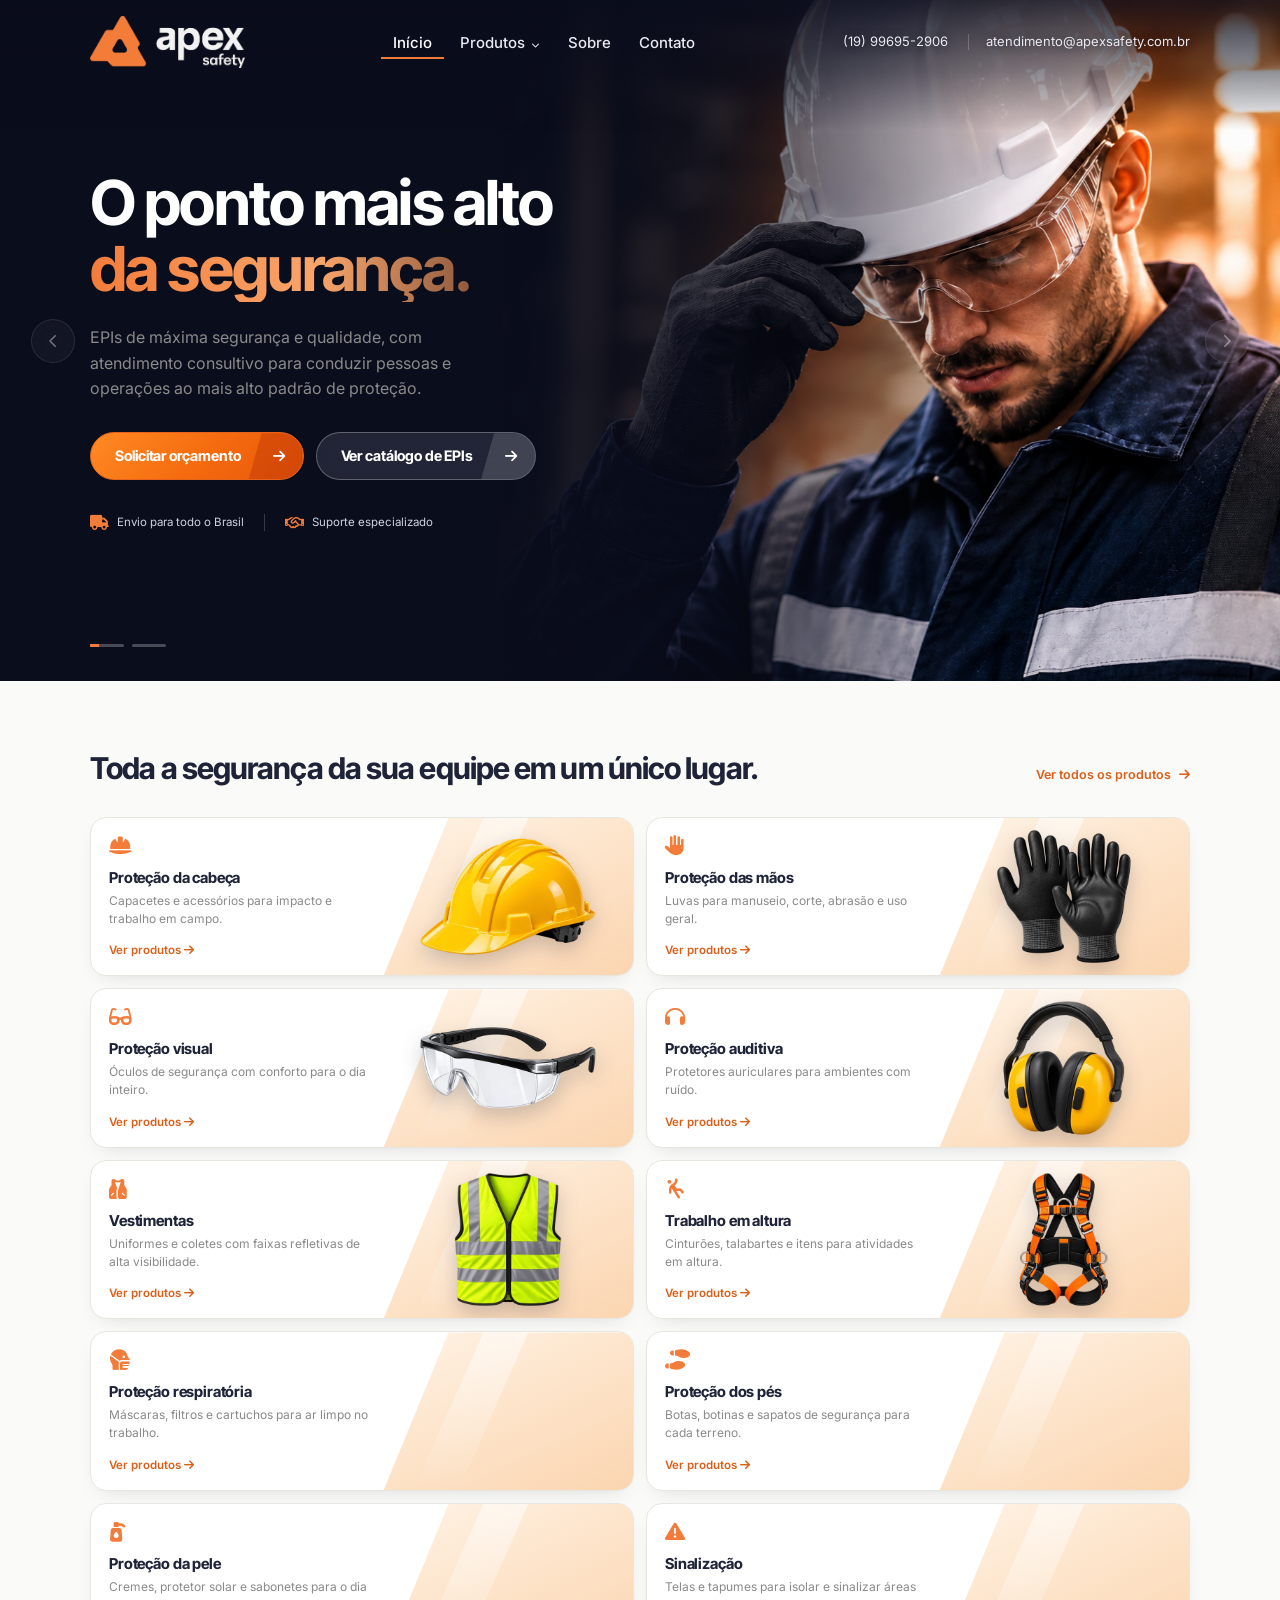
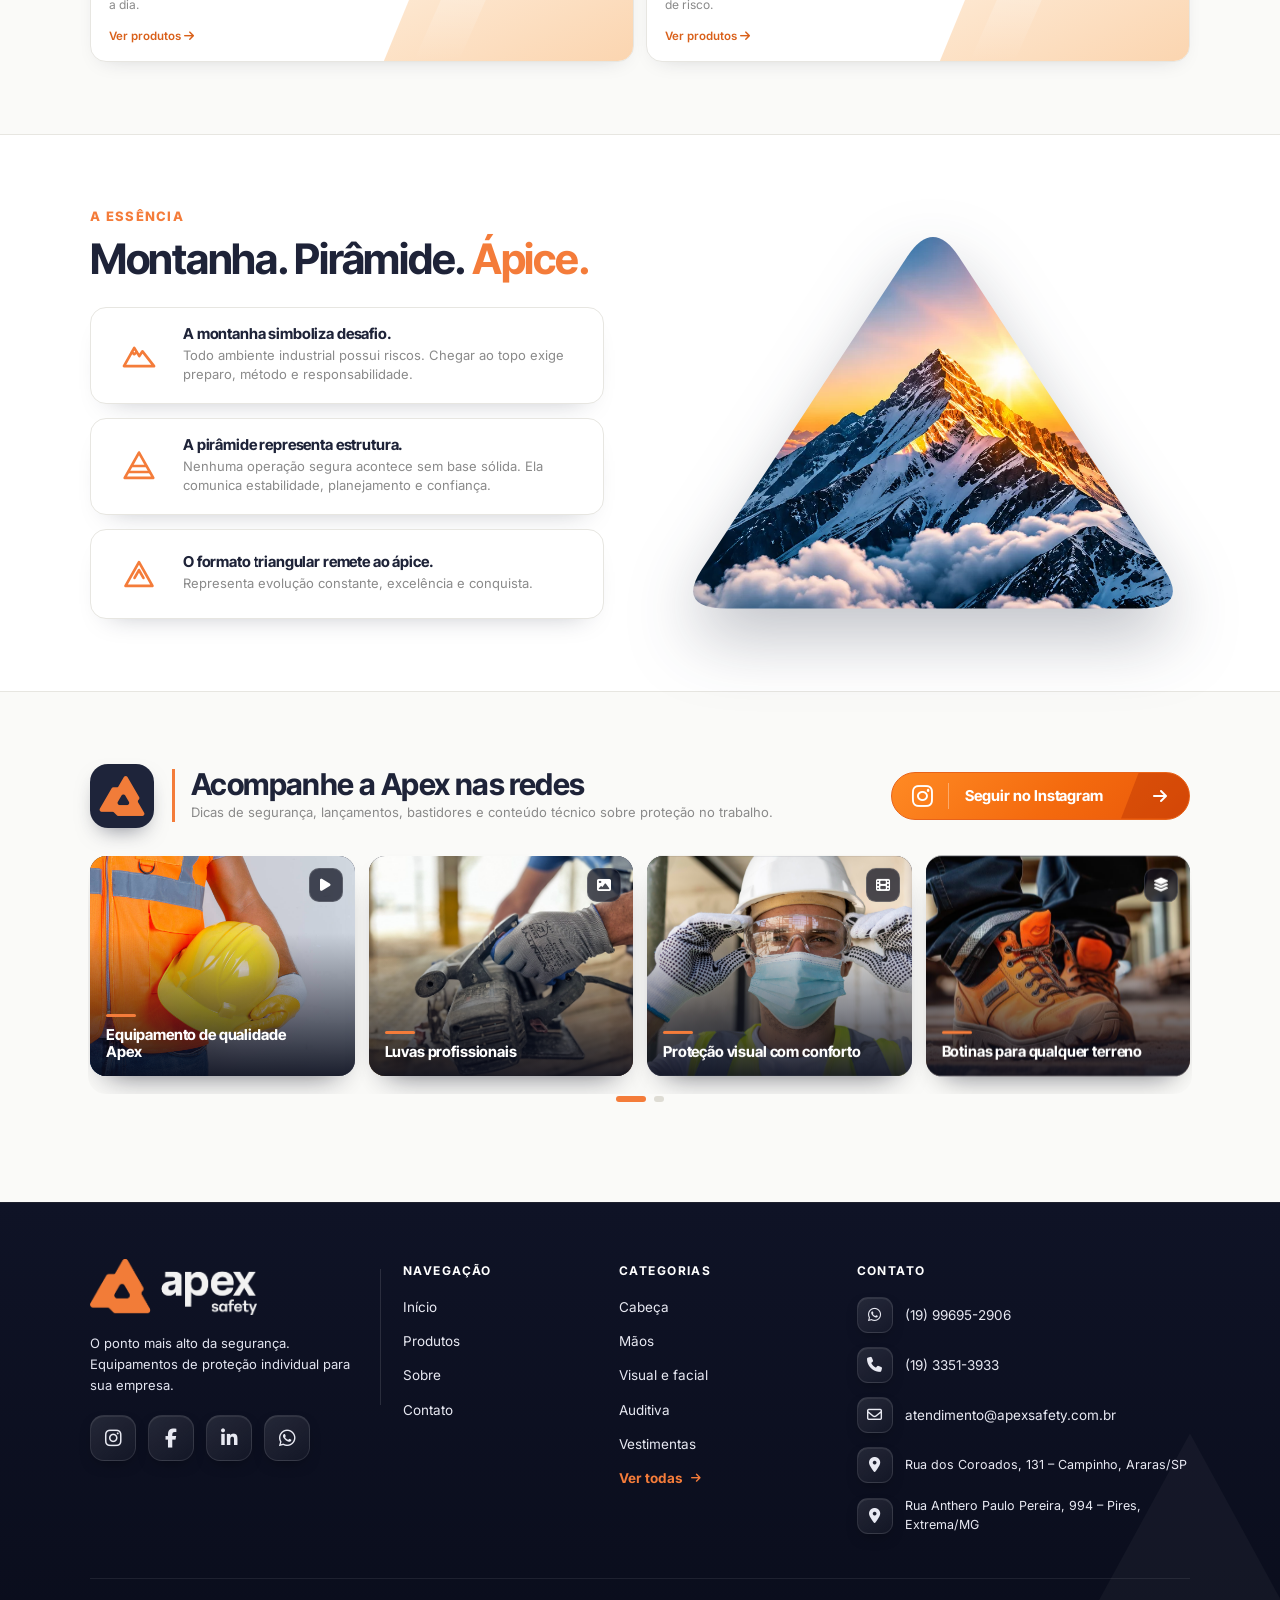
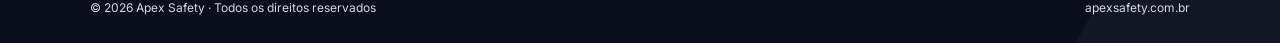
==== commit bb9076f7: "Carrosel" ====
--- a/index.html
+++ b/index.html
@@ -39,9 +39,17 @@
   </header>
 
   <main>
-    <section class="hero hero-home">
+    <section class="hero hero-home has-slides">
+      <div class="hero-slides" aria-hidden="true">
+        <div class="hero-slide is-active" data-h1="O ponto mais alto" data-grad="da segurança." data-lead="EPIs de máxima segurança e qualidade, com atendimento consultivo para conduzir pessoas e operações ao mais alto padrão de proteção.">
+          <picture><source media="(max-width: 820px)" srcset="hero-worker-mobile.webp"><img src="hero-worker.webp" alt="" width="1536" height="1024" decoding="async" fetchpriority="high" draggable="false"></picture>
+        </div>
+        <div class="hero-slide hero-slide-van" data-h1="Entrega rápida" data-grad="para todo o Brasil." data-lead="Equipamentos certificados e entrega para todo o Brasil, com atendimento consultivo para cada função da sua equipe.">
+          <img data-src="hero-van.webp" alt="" width="1440" height="960" decoding="async" draggable="false">
+        </div>
+      </div>
       <div class="container hero-copy">
-        <h1>O ponto mais alto<br><span class="grad">da segurança.</span></h1>
+        <h1><span class="hl">O ponto mais alto</span><br><span class="hl grad">da segurança.</span></h1>
         <p class="lead">EPIs de máxima segurança e qualidade, com atendimento consultivo para conduzir pessoas e operações ao mais alto padrão de proteção.</p>
         <div class="hero-actions">
           <a class="btn btn-primary btn-lg btn-nav-cta btn-cta-lg" href="orcamento.html">Solicitar orçamento <i class="fa-solid fa-arrow-right"></i></a>
@@ -51,6 +59,11 @@
           <li><i class="fa-solid fa-truck"></i>Envio para todo o Brasil</li>
           <li><i class="fa-regular fa-handshake"></i>Suporte especializado</li>
         </ul>
+      </div>
+      <button type="button" class="hero-arrow hero-prev" aria-label="Destaque anterior"><svg viewBox="0 0 24 24" width="18" height="18" fill="none" stroke="currentColor" stroke-width="2" stroke-linecap="round" stroke-linejoin="round" aria-hidden="true"><path d="M15 5l-7 7 7 7"/></svg></button>
+      <button type="button" class="hero-arrow hero-next" aria-label="Próximo destaque"><svg viewBox="0 0 24 24" width="18" height="18" fill="none" stroke="currentColor" stroke-width="2" stroke-linecap="round" stroke-linejoin="round" aria-hidden="true"><path d="M9 5l7 7-7 7"/></svg></button>
+      <div class="hero-nav" role="group" aria-label="Destaques do topo">
+        <div class="container"><button type="button" class="hero-bar on" aria-label="Destaque 1"><i></i></button><button type="button" class="hero-bar" aria-label="Destaque 2"><i></i></button></div>
       </div>
     </section>
 
--- a/style.css
+++ b/style.css
@@ -538,7 +538,7 @@
     position: fixed; top: 64px; left: 0; right: 0; bottom: auto; max-height: calc(100dvh - 64px); overflow-y: auto;
     display: flex; flex-direction: column; gap: 4px; padding: 14px 16px 22px;
     background: #0a0d1c; -webkit-backdrop-filter: none; backdrop-filter: none;
-    border-bottom: 1px solid rgba(255,255,255,.1); border-radius: 0 0 24px 24px; box-shadow: 0 30px 50px -20px rgba(0,0,0,.7);
+    border-bottom: 1px solid rgba(255,255,255,.1); border-radius: 0; box-shadow: 0 30px 50px -20px rgba(0,0,0,.7);
     opacity: 0; visibility: hidden; transform: translateY(-10px); transition: opacity .22s, transform .22s, visibility .22s;
   }
   .home .nav-links.open { opacity: 1; visibility: visible; transform: none; }
@@ -1554,3 +1554,83 @@
 @media (prefers-reduced-motion: reduce) { .catalog-results[aria-busy="true"] .prod-grid { transition: none; } }
 .chips .chip.is-zero:not(.on) { opacity: .5; }
 .empty-state { scroll-margin-top: 96px; }
+
+/* Hero da home: slides em loop infinito (GSAP), sem controles visíveis */
+.hero-home.has-slides, .hero-home.has-slides:not(.hero-inner) { background-image: none !important; }
+.hero-home.has-slides::after { display: none !important; }
+.hero-slides { position: absolute; inset: 0; z-index: 0; overflow: hidden; pointer-events: none; }
+.hero-slide { position: absolute; top: 0; bottom: 0; right: 0; aspect-ratio: 1536 / 1024; opacity: 0; visibility: hidden; will-change: transform, opacity;
+  -webkit-mask-image: linear-gradient(90deg, transparent 0%, rgba(0,0,0,.6) 14%, #000 34%); mask-image: linear-gradient(90deg, transparent 0%, rgba(0,0,0,.6) 14%, #000 34%); }
+.hero-slide.is-active { opacity: 1; visibility: visible; }
+.hero-slide picture, .hero-slide img { display: block; width: 100%; height: 100%; object-fit: cover; user-select: none; }
+/* A foto da van é clara: escurecemos para manter o texto legível e integrar ao fundo */
+.hero-slide-van img { filter: brightness(.58) contrast(1.08) saturate(1.05); object-position: 60% center; }
+@media (max-width: 820px) {
+  .hero-slide { left: 0; aspect-ratio: auto; -webkit-mask-image: none; mask-image: none; }
+  .hero-slide:not(.hero-slide-van) img { object-position: 50% 0; }
+  .hero-slide-van img { object-position: 64% center; filter: brightness(.7) contrast(1.05); }
+}
+
+/* Hero: interação do carrossel */
+.hero-home.has-slides.is-interactive { touch-action: pan-y; cursor: grab; }
+.hero-home.has-slides.is-dragging { cursor: grabbing; user-select: none; -webkit-user-select: none; }
+.hero-home.has-slides.is-dragging a { pointer-events: none; }
+.hero-copy h1 .hl, .hero-copy .lead { will-change: transform, opacity; }
+.hero-copy h1 .hl { display: inline-block; }
+.hero-nav { position: absolute; left: 0; right: 0; bottom: 26px; z-index: 3; pointer-events: none; }
+.hero-nav .container { display: flex; gap: 8px; }
+.hero-bar { pointer-events: auto; position: relative; width: 34px; height: 20px; padding: 0; border: 0; background: transparent; cursor: pointer; }
+.hero-bar::before { content: ""; position: absolute; left: 0; right: 0; top: 50%; height: 3px; margin-top: -1.5px; border-radius: 3px; background: rgba(255,255,255,.25); transition: background .2s; }
+.hero-bar:hover::before { background: rgba(255,255,255,.45); }
+.hero-bar i { position: absolute; left: 0; right: 0; top: 50%; height: 3px; margin-top: -1.5px; border-radius: 3px; background: var(--orange); transform: scaleX(0); transform-origin: left; }
+.hero-bar.on i { transform: scaleX(1); }
+.hero-bar:focus-visible { outline: 2px solid var(--orange); outline-offset: 2px; border-radius: 4px; }
+@media (max-width: 820px) { .hero-nav { bottom: 14px; } .hero-nav .container { justify-content: center; } }
+
+/* Hero: setas discretas (aparecem só quando o carrossel está ativo) */
+.hero-arrow { position: absolute; top: 50%; z-index: 3; display: none; place-items: center; width: 44px; height: 44px; margin-top: -22px; padding: 0; border-radius: 50%; border: 1px solid rgba(255,255,255,.14); background: rgba(255,255,255,.06); color: rgba(255,255,255,.6); cursor: pointer; -webkit-backdrop-filter: blur(8px); backdrop-filter: blur(8px); opacity: .7; transition: opacity .2s, background .2s, color .2s, transform .2s, border-color .2s; }
+.is-interactive .hero-arrow { display: grid; }
+.hero-prev { left: clamp(12px, 2.4vw, 36px); }
+.hero-next { right: clamp(12px, 2.4vw, 36px); }
+.hero-arrow:hover { opacity: 1; background: rgba(255,255,255,.14); color: #fff; border-color: rgba(255,255,255,.3); }
+.hero-prev:hover { transform: translateX(-2px); }
+.hero-next:hover { transform: translateX(2px); }
+.hero-arrow:active { transform: scale(.94); }
+.hero-arrow:focus-visible { outline: 2px solid var(--orange); outline-offset: 2px; opacity: 1; }
+@media (max-width: 820px) {
+  .hero-arrow { top: 34%; width: 36px; height: 36px; margin-top: -18px; opacity: .6; }
+  .hero-arrow svg { width: 16px; height: 16px; }
+  .hero-prev { left: 10px; } .hero-next { right: 10px; }
+}
+@media (hover: none) { .hero-arrow:hover { transform: none; } }
+
+/* Hero mobile: mais área de imagem acima do texto e respiro para as barrinhas do carrossel */
+@media (max-width: 820px) {
+  .hero-home.has-slides { min-height: 760px; padding-bottom: 68px; }
+  .hero-home.has-slides .hero-nav { bottom: 24px; }
+  .hero-home.has-slides .hero-feats { margin-bottom: 4px; }
+  .hero-arrow { top: 30%; }
+}
+
+/* Hero mobile: a van aparece inteira acima do texto, com bordas dissolvendo no fundo */
+@media (max-width: 820px) {
+  .hero-slide.hero-slide-van { top: 78px; bottom: auto; height: clamp(250px, 78vw, 330px); overflow: hidden;
+    -webkit-mask-image: linear-gradient(180deg, transparent 0%, #000 22%, #000 72%, transparent 100%); mask-image: linear-gradient(180deg, transparent 0%, #000 22%, #000 72%, transparent 100%); }
+  .hero-slide-van img { object-position: 56% center; filter: brightness(.82) contrast(1.06); }
+}
+
+/* Slides maiores que a tela: o deslize da animação nunca deixa uma faixa escura nas laterais */
+@media (min-width: 821px) { .hero-slide { right: -3vw; } }
+@media (max-width: 820px) { .hero-slide, .hero-slide.hero-slide-van { left: -10%; right: -10%; width: auto; } }
+
+/* Select customizado dentro de formulários: acompanha os inputs e usa a lista do filtro de marcas */
+select.sr-only-select { position: absolute; width: 1px; height: 1px; opacity: 0; pointer-events: none; overflow: hidden; }
+.field .dd-select { flex: none; width: 100%; }
+.field .dds-btn { height: 46px; min-height: 46px; padding: 0 14px; border-radius: 12px; border: 1px solid #e3e1da; background: #fcfcfa; font: 400 14px/1.4 var(--font); }
+.field .dds-btn:hover { border-color: #d3d0c6; }
+.field .dd-select.open .dds-btn, .field .dds-btn:focus-visible { background: #fff; border-color: var(--orange); box-shadow: 0 0 0 4px rgba(244,124,58,.15); }
+.field .dds-list { border-radius: 14px; max-height: min(320px, 50dvh); padding: 7px; box-shadow: 0 16px 40px #15243c20; scrollbar-width: thin; }
+.field .dds-list li { min-height: 44px; font-size: 14px; border: 1px solid transparent; }
+.field .dds-list li:hover, .field .dds-list li:focus { background: #f6f7f9; }
+.field .dds-list li.on { background: #f0f3f7; border-color: #e1e6ed; font-weight: 600; }
+.field .dds-list li > i { color: #455770; }
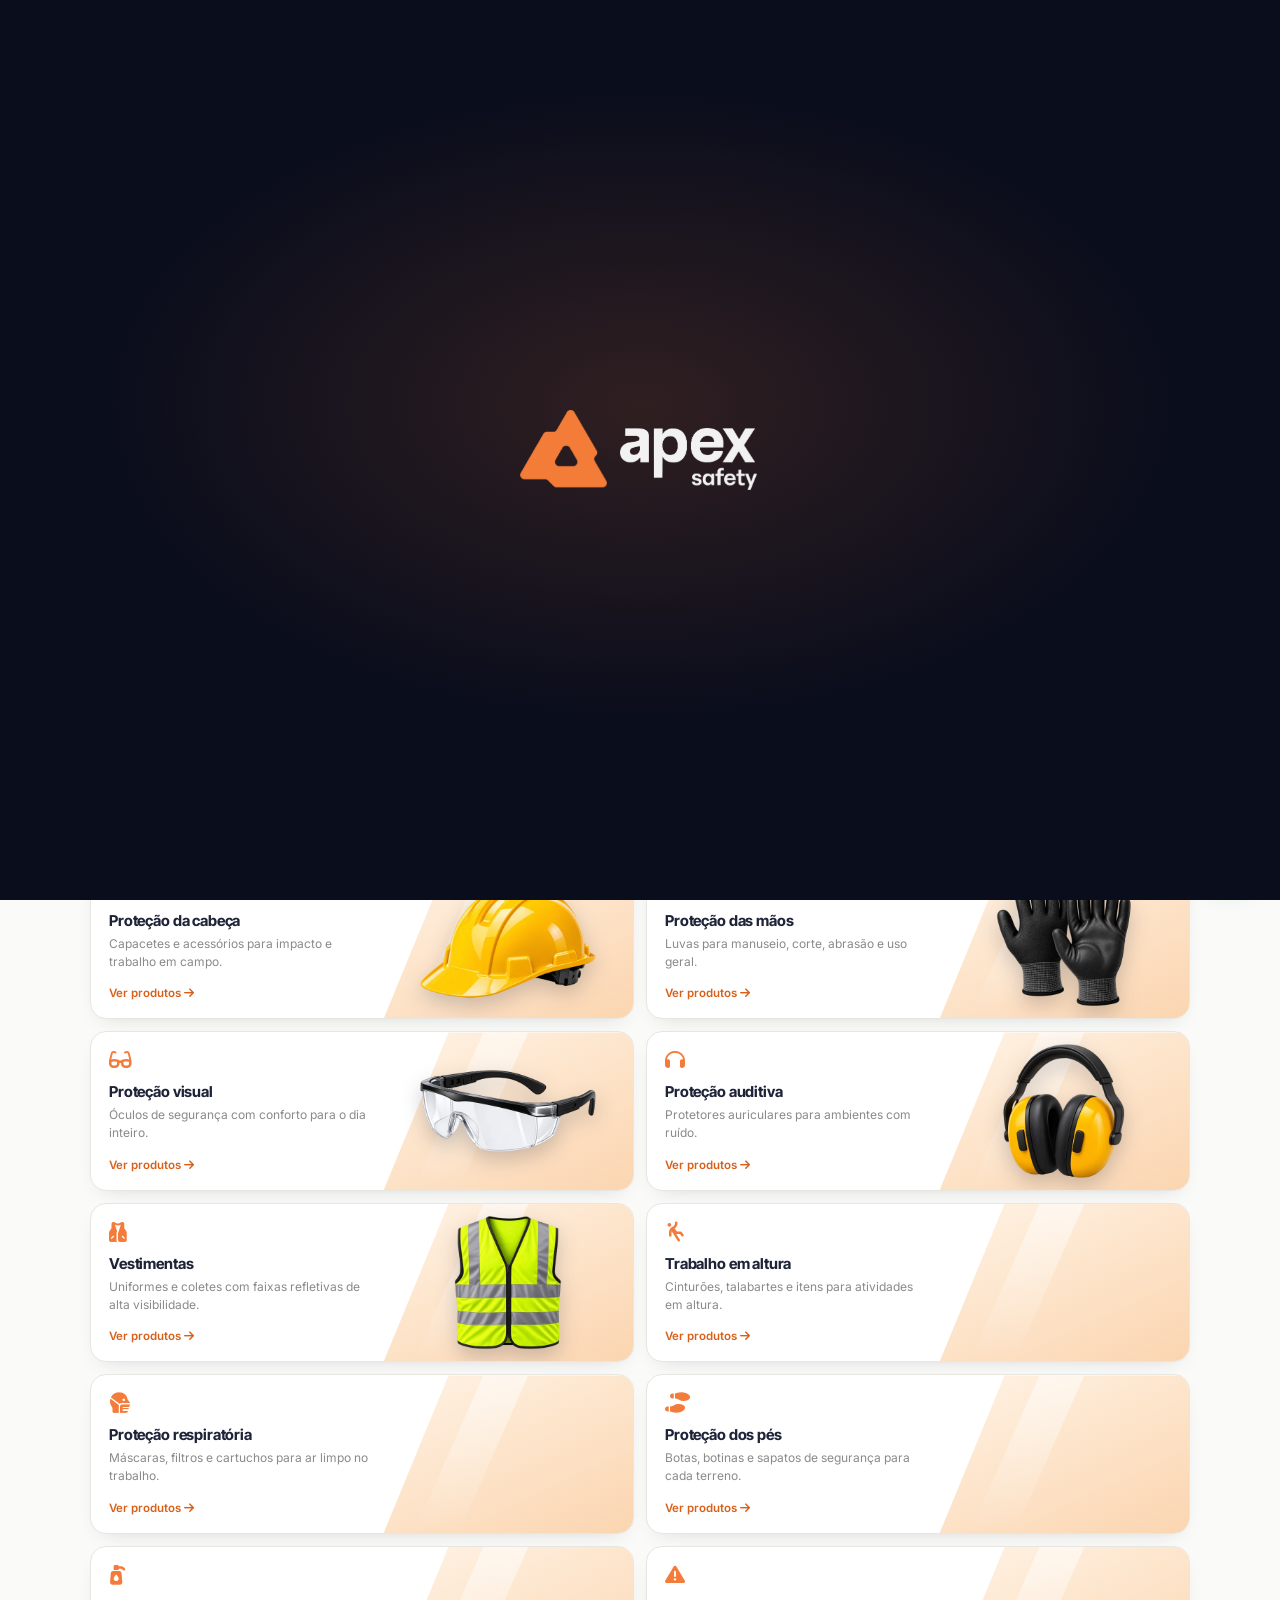
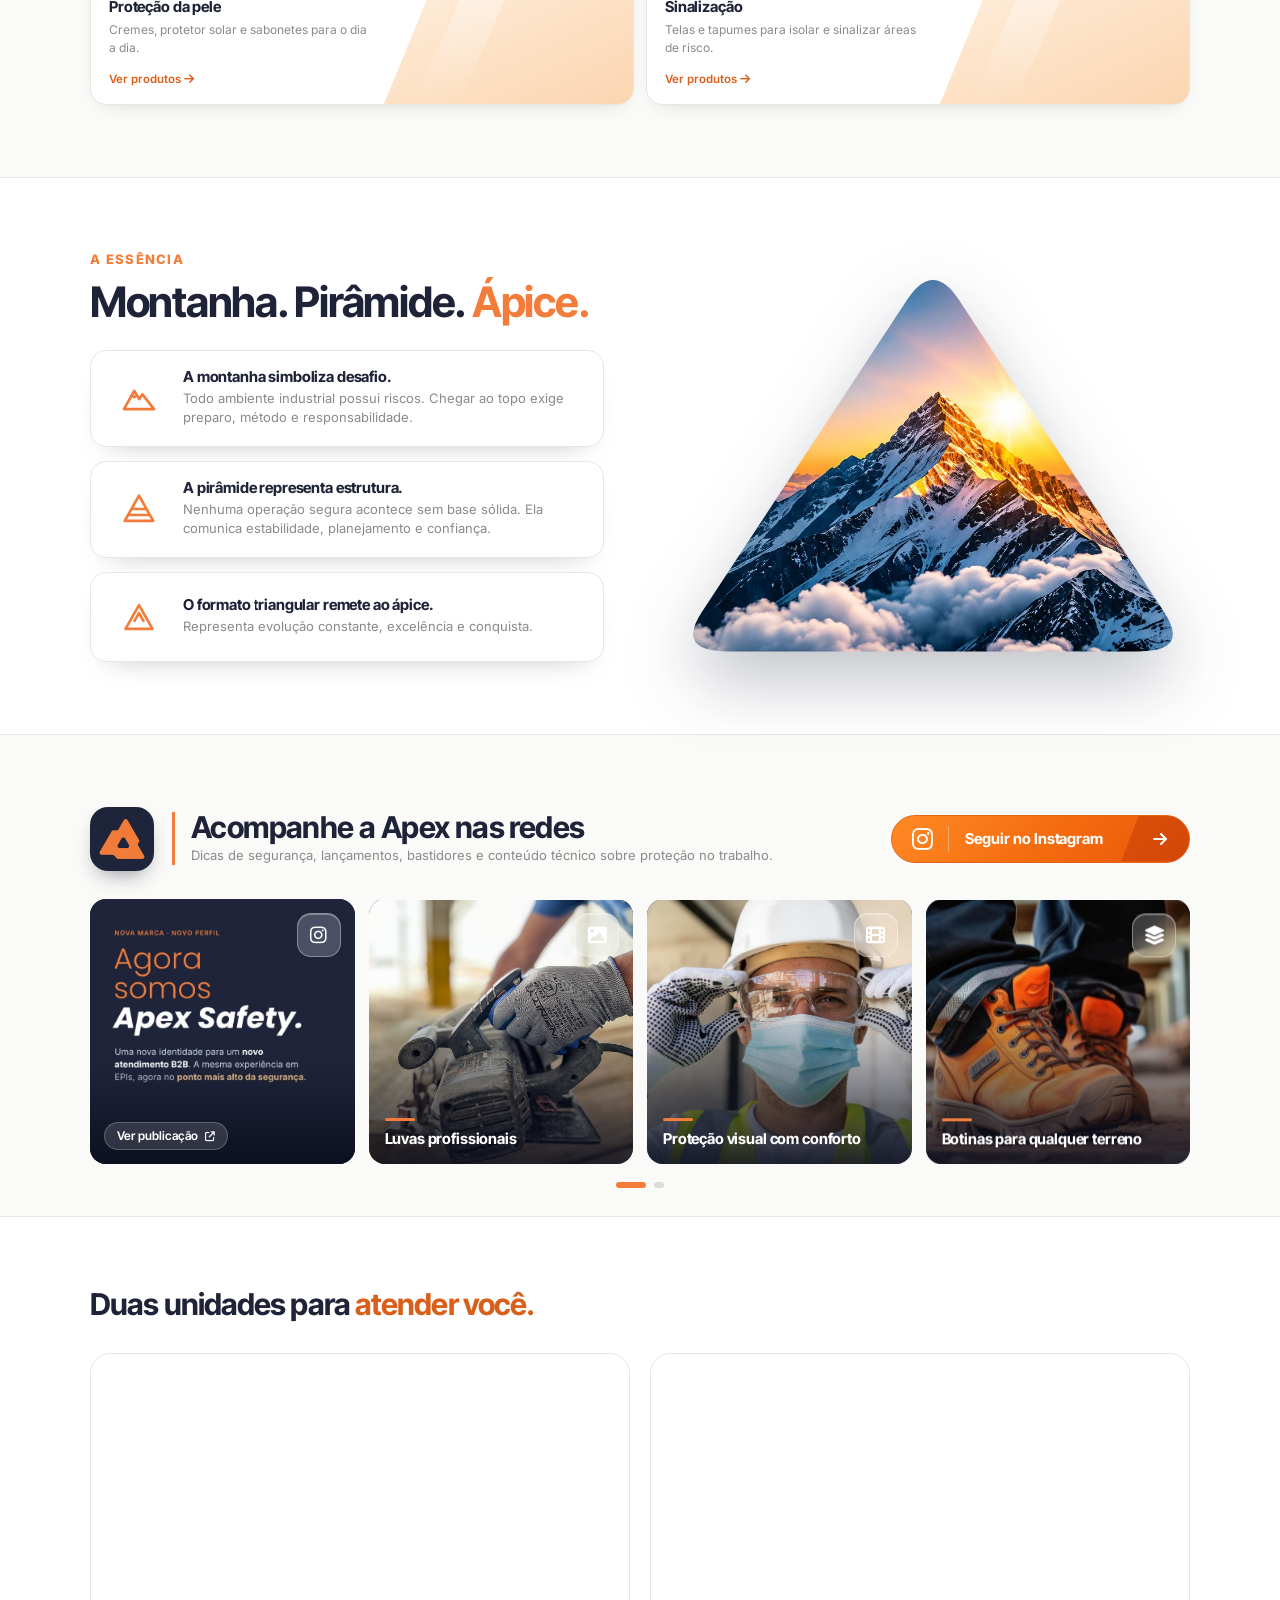
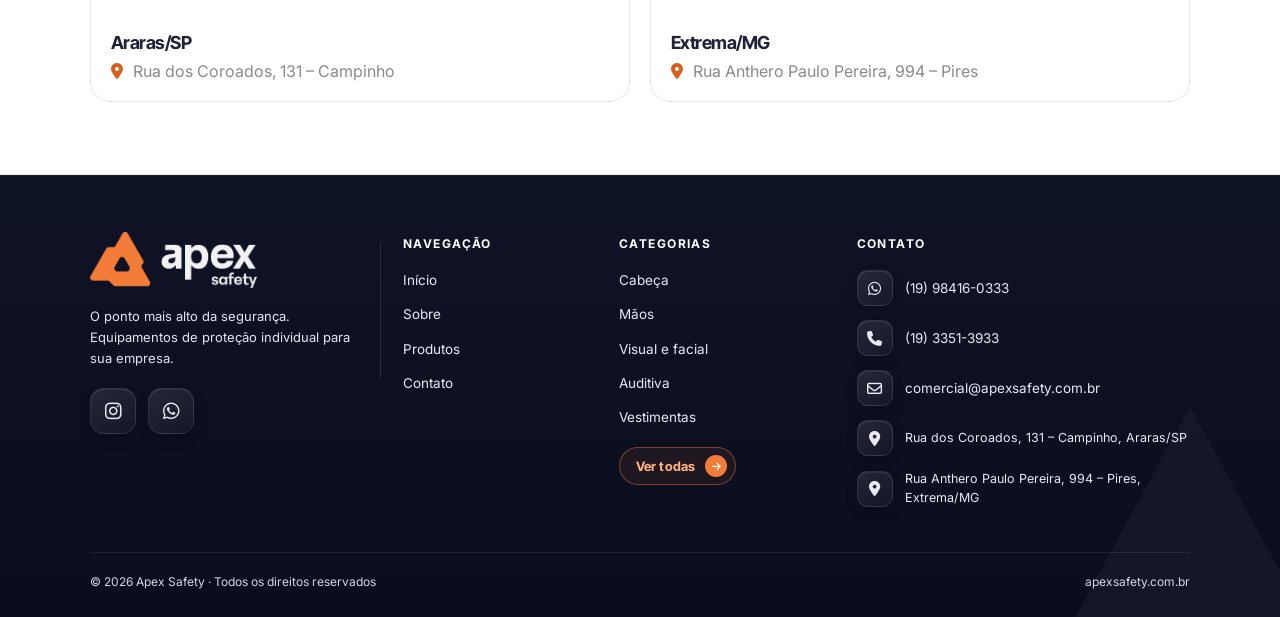
==== commit 85d4e464: "Add 2 banners novos + Melhorias finais segunda entrega" ====
--- a/index.html
+++ b/index.html
@@ -26,13 +26,13 @@
       <a href="index.html" class="brand" aria-label="Apex Safety"><img src="logo-apex.png" alt="Apex Safety" width="144" height="48"></a>
       <ul class="nav-links" id="nav-links">
         <li><a href="index.html" class="active">Início</a></li>
+        <li><a href="sobre.html">Sobre</a></li>
         <li><a href="produtos.html">Produtos <i class="fa-solid fa-chevron-down" style="font-size:8px;margin-left:3px"></i></a></li>
-        <li><a href="sobre.html">Sobre</a></li>
         <li><a href="orcamento.html">Contato</a></li>
       </ul>
       <div class="nav-right">
-        <a class="nav-phone" href="tel:+5519996952906"><i class="fa-solid fa-phone"></i> (19) 99695-2906</a>
-        <a class="nav-phone nav-mail" href="mailto:atendimento@apexsafety.com.br" aria-label="Enviar e-mail para atendimento@apexsafety.com.br"><i class="fa-regular fa-envelope"></i> atendimento@apexsafety.com.br</a>
+        <a class="nav-phone" href="tel:+5519984160333"><i class="fa-solid fa-phone"></i> (19) 98416-0333</a>
+        <a class="nav-phone nav-mail" href="mailto:comercial@apexsafety.com.br" aria-label="Enviar e-mail para comercial@apexsafety.com.br"><i class="fa-regular fa-envelope"></i> comercial@apexsafety.com.br</a>
         <button class="nav-toggle" id="nav-toggle" aria-label="Abrir menu" aria-expanded="false"><i class="fa-solid fa-bars"></i></button>
       </div>
     </div>
@@ -46,6 +46,14 @@
         </div>
         <div class="hero-slide hero-slide-van" data-h1="Entrega rápida" data-grad="para todo o Brasil." data-lead="Equipamentos certificados e entrega para todo o Brasil, com atendimento consultivo para cada função da sua equipe.">
           <img data-src="hero-van.webp" alt="" width="1440" height="960" decoding="async" draggable="false">
+        </div>
+        <div class="hero-slide hero-slide-brands" data-h1="As melhores marcas" data-grad="em um só lugar." data-lead="Trabalhamos com fabricantes líderes e EPIs reconhecidos por qualidade, confiança e performance.">
+          <picture><source media="(max-width: 820px)" srcset="hero-brands-m.webp"><img data-src="hero-brands.webp" alt="" width="1097" height="731" decoding="async" draggable="false"></picture>
+        </div>
+        <div class="hero-slide hero-slide-empresas" data-h1="Para" data-grad="Empresas" data-lead="Condições e atendimento especializado para a sua operação, com segurança, agilidade e previsibilidade.">
+          <picture><source media="(max-width: 820px)" srcset="hero-empresas-m.webp"><img data-src="hero-empresas-g.webp" alt="" width="1448" height="1086" decoding="async" draggable="false"></picture>
+          <template data-actions><a class="btn btn-primary btn-lg btn-nav-cta btn-cta-lg" href="orcamento.html"><i class="fa-regular fa-building ico-lead"></i> Solicitar atendimento empresarial <i class="fa-solid fa-arrow-right"></i></a></template>
+          <template data-feats data-class="hero-chips"><li><i class="fa-solid fa-file-signature"></i>Contratos de fornecimento</li><li><i class="fa-solid fa-helmet-safety"></i>Kit admissional por função</li><li><i class="fa-regular fa-calendar-check"></i>Entrega programada</li><li><i class="fa-solid fa-file-invoice"></i>Faturamento para CNPJ</li><li><i class="fa-regular fa-handshake"></i>Atendimento consultivo</li></template>
         </div>
       </div>
       <div class="container hero-copy">
@@ -55,15 +63,16 @@
           <a class="btn btn-primary btn-lg btn-nav-cta btn-cta-lg" href="orcamento.html">Solicitar orçamento <i class="fa-solid fa-arrow-right"></i></a>
           <a class="btn btn-outline-light btn-lg btn-nav-cta btn-cta-lg btn-cta-gray" href="produtos.html">Ver catálogo de EPIs <i class="fa-solid fa-arrow-right"></i></a>
         </div>
-        <ul class="hero-feats">
-          <li><i class="fa-solid fa-truck"></i>Envio para todo o Brasil</li>
-          <li><i class="fa-regular fa-handshake"></i>Suporte especializado</li>
+        <ul class="hero-feats hero-facts">
+          <li><i class="fa-solid fa-truck-fast"></i><div><b>Entrega em todo o Brasil</b><span>Frota própria em SP e MG</span></div></li>
+          <li><i class="fa-regular fa-calendar-check"></i><div><b>30/60/90 dias</b><span>Pedidos acima de R$ 5.000</span></div></li>
+          <li><i class="fa-brands fa-pix"></i><div><b>5% no PIX</b><span>1ª compra do CNPJ</span></div></li>
         </ul>
       </div>
       <button type="button" class="hero-arrow hero-prev" aria-label="Destaque anterior"><svg viewBox="0 0 24 24" width="18" height="18" fill="none" stroke="currentColor" stroke-width="2" stroke-linecap="round" stroke-linejoin="round" aria-hidden="true"><path d="M15 5l-7 7 7 7"/></svg></button>
       <button type="button" class="hero-arrow hero-next" aria-label="Próximo destaque"><svg viewBox="0 0 24 24" width="18" height="18" fill="none" stroke="currentColor" stroke-width="2" stroke-linecap="round" stroke-linejoin="round" aria-hidden="true"><path d="M9 5l7 7-7 7"/></svg></button>
       <div class="hero-nav" role="group" aria-label="Destaques do topo">
-        <div class="container"><button type="button" class="hero-bar on" aria-label="Destaque 1"><i></i></button><button type="button" class="hero-bar" aria-label="Destaque 2"><i></i></button></div>
+        <div class="container"><button type="button" class="hero-bar on" aria-label="Destaque 1"><i></i></button><button type="button" class="hero-bar" aria-label="Destaque 2"><i></i></button><button type="button" class="hero-bar" aria-label="Destaque 3"><i></i></button><button type="button" class="hero-bar" aria-label="Destaque 4"><i></i></button></div>
       </div>
     </section>
 
@@ -120,11 +129,11 @@
         <div class="sc" id="sc" aria-roledescription="carrossel" aria-label="Publicações da Apex">
           <div class="sc-viewport">
             <div class="sc-track">
-            <article class="sc-card">
-              <img src="capacetes.jpg" alt="" decoding="async" draggable="false">
-              <span class="sc-type"><i class="fa-solid fa-play"></i></span>
-              <div class="sc-text"><h4>Equipamento de qualidade Apex</h4></div>
-            </article>
+            <a class="sc-card sc-post" href="https://www.instagram.com/p/DfU84jMBzqd/" target="_blank" rel="noopener" draggable="false" aria-label="Ver no Instagram: Agora somos Apex Safety">
+              <img src="imagens/post-nova-marca.webp" alt="Publicação: Agora somos Apex Safety. Uma nova identidade para um novo atendimento B2B." width="655" height="655" decoding="async" fetchpriority="low" draggable="false">
+              <span class="sc-type"><i class="fa-brands fa-instagram"></i></span>
+              <span class="sc-post-cta"><span class="sc-post-go">Ver publicação <i class="fa-solid fa-arrow-up-right-from-square"></i></span></span>
+            </a>
             <article class="sc-card">
               <img src="luvas.jpg" alt="" decoding="async" draggable="false">
               <span class="sc-type"><i class="fa-solid fa-image"></i></span>
@@ -166,9 +175,25 @@
         </div>
       </div>
     </section>
+
+    <section class="section section-white places-sec" style="margin-bottom: 0">
+      <div class="container">
+        <h2 class="title">Duas unidades para <span class="accent">atender você.</span></h2>
+        <div class="places">
+          <article class="place">
+            <iframe title="Mapa: Araras/SP" loading="lazy" referrerpolicy="no-referrer-when-downgrade" src="https://maps.google.com/maps?q=Rua+dos+Coroados,+131,+Campinho,+Araras,+SP&amp;output=embed"></iframe>
+            <div class="place-info"><h3>Araras/SP</h3><p><i class="fa-solid fa-location-dot"></i> Rua dos Coroados, 131 – Campinho</p></div>
+          </article>
+          <article class="place">
+            <iframe title="Mapa: Extrema/MG" loading="lazy" referrerpolicy="no-referrer-when-downgrade" src="https://maps.google.com/maps?q=Rua+Anthero+Paulo+Pereira,+994,+Pires,+Extrema,+MG&amp;output=embed"></iframe>
+            <div class="place-info"><h3>Extrema/MG</h3><p><i class="fa-solid fa-location-dot"></i> Rua Anthero Paulo Pereira, 994 – Pires</p></div>
+          </article>
+        </div>
+      </div>
+    </section>
   </main>
 
-  <footer class="site-footer">
+  <footer class="site-footer flush">
     <div class="container">
       <div class="sf-grid">
         <div class="sf-brand">
@@ -176,17 +201,17 @@
           <p>O ponto mais alto da segurança. Equipamentos de proteção individual para sua empresa.</p>
           <div class="sf-social">
             <a href="https://www.instagram.com/apexsafetyepi?utm_source=ig_web_button_share_sheet&cplk=ZDNlZDc0MzIxNw==" target="_blank" rel="noopener" aria-label="Instagram"><i class="fa-brands fa-instagram"></i></a>
-            <a href="#" aria-label="Facebook"><i class="fa-brands fa-facebook-f"></i></a>
-            <a href="#" aria-label="LinkedIn"><i class="fa-brands fa-linkedin-in"></i></a>
-            <a href="https://api.whatsapp.com/send?phone=5519996952906" target="_blank" rel="noopener" aria-label="WhatsApp"><i class="fa-brands fa-whatsapp"></i></a>
+            <!-- <a href="#" aria-label="Facebook"><i class="fa-brands fa-facebook-f"></i></a>
+            <a href="#" aria-label="LinkedIn"><i class="fa-brands fa-linkedin-in"></i></a> -->
+            <a href="https://api.whatsapp.com/send?phone=5519984160333" target="_blank" rel="noopener" aria-label="WhatsApp"><i class="fa-brands fa-whatsapp"></i></a>
           </div>
         </div>
         <div>
           <h4>Navegação</h4>
           <ul>
             <li><a href="index.html">Início</a></li>
+            <li><a href="sobre.html">Sobre</a></li>
             <li><a href="produtos.html">Produtos</a></li>
-            <li><a href="sobre.html">Sobre</a></li>
             <li><a href="orcamento.html">Contato</a></li>
           </ul>
         </div>
@@ -204,9 +229,9 @@
         <div>
           <h4>Contato</h4>
           <ul>
-            <li><a href="https://api.whatsapp.com/send?phone=5519996952906" target="_blank" rel="noopener"><i class="fa-brands fa-whatsapp"></i> (19) 99695-2906</a></li>
+            <li><a href="https://api.whatsapp.com/send?phone=5519984160333" target="_blank" rel="noopener"><i class="fa-brands fa-whatsapp"></i> (19) 98416-0333</a></li>
             <li><a href="tel:+551933513933"><i class="fa-solid fa-phone"></i> (19) 3351-3933</a></li>
-            <li><a href="mailto:atendimento@apexsafety.com.br"><i class="fa-regular fa-envelope"></i> atendimento@apexsafety.com.br</a></li>
+            <li><a href="mailto:comercial@apexsafety.com.br"><i class="fa-regular fa-envelope"></i> comercial@apexsafety.com.br</a></li>
             <li><i class="fa-solid fa-location-dot"></i> Rua dos Coroados, 131 – Campinho, Araras/SP</li>
             <li><i class="fa-solid fa-location-dot"></i> Rua Anthero Paulo Pereira, 994 – Pires, Extrema/MG</li>
           </ul>
@@ -218,5 +243,9 @@
 
   <script src="script.js"></script>
   <script src="social-carousel.js"></script>
+  <a class="wa-float" href="https://api.whatsapp.com/send?phone=5519984160333&text=Ol%C3%A1!%20Gostaria%20de%20falar%20com%20um%20especialista." target="_blank" rel="noopener" aria-label="Fale conosco no WhatsApp">
+    <span class="wa-float__label">Fale conosco</span>
+    <span class="wa-float__icon"><i class="fa-brands fa-whatsapp"></i></span>
+  </a>
 </body>
 </html>
--- a/style.css
+++ b/style.css
@@ -1217,9 +1217,9 @@
 }
 
 /* Altura constante evita reposicionar os filtros durante o scroll. */
-.catalog-page { --catalog-header-height: 71px; }
+.catalog-page { --catalog-header-height: 85px; }
 .catalog-page .site-header .nav,
-.catalog-page .site-header.scrolled .nav { height: 70px; transition: none; }
+.catalog-page .site-header.scrolled .nav { height: 84px; transition: none; }
 .catalog-page .site-header .brand img,
 .catalog-page .site-header.scrolled .brand img { height: 52px; margin: 0; transition: none; }
 .catalog-page .catalog-filter-panel {
@@ -1568,7 +1568,8 @@
 @media (max-width: 820px) {
   .hero-slide { left: 0; aspect-ratio: auto; -webkit-mask-image: none; mask-image: none; }
   .hero-slide:not(.hero-slide-van) img { object-position: 50% 0; }
-  .hero-slide-van img { object-position: 64% center; filter: brightness(.7) contrast(1.05); }
+  .hero-slide-van img { object-position: 64% center; filter: none; }
+  .hero-slide-van::after { content: ""; position: absolute; inset: 0; background: rgba(8,10,24,.3); pointer-events: none; }
 }
 
 /* Hero: interação do carrossel */
@@ -1616,11 +1617,45 @@
 @media (max-width: 820px) {
   .hero-slide.hero-slide-van { top: 78px; bottom: auto; height: clamp(250px, 78vw, 330px); overflow: hidden;
     -webkit-mask-image: linear-gradient(180deg, transparent 0%, #000 22%, #000 72%, transparent 100%); mask-image: linear-gradient(180deg, transparent 0%, #000 22%, #000 72%, transparent 100%); }
-  .hero-slide-van img { object-position: 56% center; filter: brightness(.82) contrast(1.06); }
+  .hero-slide-van img { object-position: 56% center; filter: none; }
+  .hero-slide-van::after { background: rgba(8,10,24,.18); }
+  .hero-slide { backface-visibility: hidden; contain: paint; }
+  .hero-slide img { transform: translateZ(0); }
+  .hero-copy h1 .hl, .hero-copy .lead { will-change: auto; }
+}
+
+/* Altura do hero fixa no desktop: não muda conforme o texto do slide */
+@media (min-width: 821px) { .hero-home.has-slides { min-height: 724px; box-sizing: border-box; } }
+
+/* Slide das marcas: parede de logos à direita, dissolvendo no fundo */
+.hero-slide-brands { aspect-ratio: 1536 / 1024; }
+.hero-slide-brands img { object-position: right center; }
+@media (max-width: 820px) {
+  .hero-slide.hero-slide-brands { top: 78px; bottom: auto; height: clamp(250px, 78vw, 330px); overflow: hidden;
+    -webkit-mask-image: linear-gradient(180deg, transparent 0%, #000 22%, #000 72%, transparent 100%); mask-image: linear-gradient(180deg, transparent 0%, #000 22%, #000 72%, transparent 100%); }
+  .hero-slide-brands img { object-position: 70% 40%; }
+}
+
+/* Slide "Para Empresas": foto à direita + chips de benefícios */
+.hero-slide-empresas { aspect-ratio: 1536 / 1024; }
+.hero-slide-empresas img { object-position: right center; }
+.hero-chips { list-style: none; margin: 20px 0 -92px; padding: 0; display: flex; flex-wrap: wrap; gap: 8px; max-width: 560px; }
+.hero-chips li { display: inline-flex; align-items: center; gap: 8px; padding: 7px 12px 7px 10px; border-radius: 12px; border: 1px solid rgba(255,255,255,.14); background: rgba(255,255,255,.05); font-size: 12.5px; font-weight: 500; line-height: 1.2; color: #eceef7; }
+.hero-chips li i { color: var(--orange); font-size: 15px; }
+.hero-actions .btn > i:first-child:not(:last-child) { margin-right: 4px; }
+@media (max-width: 820px) {
+  .hero-slide.hero-slide-empresas { top: 78px; bottom: auto; height: clamp(250px, 78vw, 330px); overflow: hidden;
+    -webkit-mask-image: linear-gradient(180deg, transparent 0%, #000 22%, #000 72%, transparent 100%); mask-image: linear-gradient(180deg, transparent 0%, #000 22%, #000 72%, transparent 100%); }
+  .hero-slide-empresas img { object-position: 70% 30%; }
 }
 
 /* Slides maiores que a tela: o deslize da animação nunca deixa uma faixa escura nas laterais */
 @media (min-width: 821px) { .hero-slide { right: -3vw; } }
+/* "Para Empresas": imagem larga que sangra até a borda direita (sem corte visível) */
+@media (min-width: 821px) {
+  .hero-slide.hero-slide-empresas { right: -10vw; width: calc(min(66vw, 1000px) + 10vw); aspect-ratio: auto; }
+  .hero-slide-empresas img { object-fit: cover; object-position: 50% 30%; }
+}
 @media (max-width: 820px) { .hero-slide, .hero-slide.hero-slide-van { left: -10%; right: -10%; width: auto; } }
 
 /* Select customizado dentro de formulários: acompanha os inputs e usa a lista do filtro de marcas */
@@ -1634,3 +1669,246 @@
 .field .dds-list li:hover, .field .dds-list li:focus { background: #f6f7f9; }
 .field .dds-list li.on { background: #f0f3f7; border-color: #e1e6ed; font-weight: 600; }
 .field .dds-list li > i { color: #455770; }
+
+/* Setas do hero: estado ativo bem mais forte (o estado de repouso continua discreto) */
+.hero-arrow:hover, .hero-arrow:focus-visible { opacity: 1; color: #fff; background: var(--orange); border-color: var(--orange); box-shadow: 0 8px 22px -6px rgba(244,124,58,.75), 0 0 0 4px rgba(244,124,58,.22); -webkit-backdrop-filter: none; backdrop-filter: none; }
+.hero-arrow:active { opacity: 1; color: #fff; background: #e0560b; border-color: #e0560b; transform: scale(.92); box-shadow: 0 4px 12px -4px rgba(224,86,11,.8), 0 0 0 6px rgba(244,124,58,.28); }
+.hero-arrow:hover svg, .hero-arrow:focus-visible svg, .hero-arrow:active svg { stroke-width: 2.6; }
+@media (hover: none) { .hero-arrow:hover { background: rgba(255,255,255,.06); border-color: rgba(255,255,255,.14); color: rgba(255,255,255,.6); box-shadow: none; opacity: .7; } .hero-arrow:active { background: #e0560b; color: #fff; opacity: 1; } }
+
+/* Setas do hero: ativo no mesmo padrão cinza/vidro, só que bem mais opaco */
+.hero-arrow:hover, .hero-arrow:focus-visible { opacity: 1; color: #fff; background: rgba(255,255,255,.28); border-color: rgba(255,255,255,.55); box-shadow: 0 6px 18px -6px rgba(0,0,0,.55); -webkit-backdrop-filter: blur(8px); backdrop-filter: blur(8px); }
+.hero-arrow:active { opacity: 1; color: #fff; background: rgba(255,255,255,.4); border-color: rgba(255,255,255,.7); box-shadow: 0 2px 8px -4px rgba(0,0,0,.6); transform: scale(.93); }
+@media (hover: none) { .hero-arrow:hover { background: rgba(255,255,255,.06); border-color: rgba(255,255,255,.14); color: rgba(255,255,255,.6); box-shadow: none; opacity: .7; } .hero-arrow:active { background: rgba(255,255,255,.4); border-color: rgba(255,255,255,.7); color: #fff; opacity: 1; } }
+
+/* Setas do hero: repouso mais forte (hover/clique continuam ainda mais fortes) */
+.hero-arrow { opacity: 1; color: rgba(255,255,255,.92); background: rgba(255,255,255,.16); border-color: rgba(255,255,255,.4); box-shadow: 0 4px 14px -6px rgba(0,0,0,.5); }
+.hero-arrow:hover, .hero-arrow:focus-visible { background: rgba(255,255,255,.34); border-color: rgba(255,255,255,.7); color: #fff; }
+.hero-arrow:active { background: rgba(255,255,255,.46); border-color: rgba(255,255,255,.85); }
+@media (max-width: 820px) { .hero-arrow { opacity: 1; } }
+@media (hover: none) { .hero-arrow:hover { background: rgba(255,255,255,.16); border-color: rgba(255,255,255,.4); color: rgba(255,255,255,.92); box-shadow: 0 4px 14px -6px rgba(0,0,0,.5); opacity: 1; } .hero-arrow:active { background: rgba(255,255,255,.46); border-color: rgba(255,255,255,.85); color: #fff; } }
+
+/* Setas do hero: repouso um pouco mais forte */
+.hero-arrow { color: #fff; background: rgba(255,255,255,.24); border-color: rgba(255,255,255,.55); box-shadow: 0 4px 16px -6px rgba(0,0,0,.55); }
+.hero-arrow:hover, .hero-arrow:focus-visible { background: rgba(255,255,255,.42); border-color: rgba(255,255,255,.8); }
+.hero-arrow:active { background: rgba(255,255,255,.54); border-color: rgba(255,255,255,.92); }
+@media (hover: none) { .hero-arrow:hover { background: rgba(255,255,255,.24); border-color: rgba(255,255,255,.55); color: #fff; box-shadow: 0 4px 16px -6px rgba(0,0,0,.55); } .hero-arrow:active { background: rgba(255,255,255,.54); border-color: rgba(255,255,255,.92); } }
+
+/* Slide "Para Empresas": o bloco de texto é mais alto (chips); sobe para ficar centrado no hero */
+@media (min-width: 821px) {
+  .hero-home.has-slides .hero-copy { position: relative; top: 0; transition: top .5s ease; }
+  .hero-home.has-slides .hero-copy:has(.hero-chips) { top: -38px; }
+}
+
+/* Ícone à esquerda do botão (sem o bloco/padding da seta) */
+.hero-home .hero-actions .btn.btn-cta-lg i.ico-lead { margin: 0 8px 0 0; padding: 0; background: none; font-size: 16px; }
+.hero-home .hero-actions .btn.btn-cta-lg:hover i.ico-lead { padding: 0; }
+
+/* Mobile: chips em grade compacta, botão sem estourar */
+@media (max-width: 820px) {
+  .hero-chips { margin: 0 0 4px; max-width: none; display: grid; grid-template-columns: 1fr 1fr; gap: 8px; }
+  .hero-chips li { padding: 8px 10px 8px 9px; font-size: 12px; gap: 7px; border-radius: 11px; }
+  .hero-chips li i { font-size: 14px; flex: none; }
+  .hero-chips li:last-child:nth-child(odd) { grid-column: 1 / -1; }
+  .hero-home .hero-actions .btn.btn-cta-lg:has(i.ico-lead) { padding-left: 16px; font-size: 14px !important; }
+  .hero-home .hero-actions .btn.btn-cta-lg:has(i.ico-lead) i:last-child { padding: 0 18px 0 22px; margin-left: 8px; }
+}
+
+/* Mobile: fotos dos banners de marcas e empresas maiores e em destaque */
+@media (max-width: 820px) {
+  .hero-home.has-slides { min-height: 830px; }
+  .hero-slide.hero-slide-brands, .hero-slide.hero-slide-empresas { top: 64px; height: clamp(300px, 96vw, 400px); left: -10%; right: -10%; width: auto; aspect-ratio: auto; }
+  .hero-slide-brands img, .hero-slide-empresas img { object-fit: cover; object-position: 50% 40%; }
+  .hero-slide-empresas img { object-position: 60% 30%; }
+  .hero-slide.hero-slide-brands, .hero-slide.hero-slide-empresas {
+    -webkit-mask-image: linear-gradient(180deg, transparent 0%, #000 16%, #000 80%, transparent 100%); mask-image: linear-gradient(180deg, transparent 0%, #000 16%, #000 80%, transparent 100%); }
+}
+@media (min-width: 560px) and (max-width: 820px) {
+  .hero-slide-brands img, .hero-slide-empresas img { object-fit: contain; object-position: 50% 50%; }
+}
+@media (min-width: 560px) and (max-width: 820px) {
+  .hero-slide.hero-slide-brands, .hero-slide.hero-slide-empresas {
+    -webkit-mask-image: radial-gradient(ellipse 29% 56% at 50% 50%, #000 50%, transparent 100%); mask-image: radial-gradient(ellipse 29% 56% at 50% 50%, #000 50%, transparent 100%); }
+}
+
+/* Botão flutuante do WhatsApp */
+.wa-float {
+  position: fixed;
+  right: 24px;
+  bottom: 24px;
+  z-index: 90;
+  display: flex;
+  align-items: center;
+  padding: 0;
+  background: none;
+  border: 0;
+  color: #fff;
+  text-decoration: none;
+  font: 600 14px/1 var(--font);
+  transition: transform .25s ease;
+}
+.wa-float__label {
+  max-width: 0;
+  overflow: hidden;
+  white-space: nowrap;
+  opacity: 0;
+  order: -1;
+  padding: 11px 0;
+  border-radius: 999px;
+  background: var(--navy);
+  color: #fff;
+  box-shadow: 0 6px 18px rgba(18, 19, 42, .25);
+  transition: max-width .35s ease, opacity .25s ease, padding .35s ease, margin .35s ease;
+}
+.wa-float__icon {
+  position: relative;
+  width: 54px;
+  height: 54px;
+  border-radius: 50%;
+  display: grid;
+  place-items: center;
+  background: linear-gradient(135deg, #3be07f, #1faa52);
+  color: #fff;
+  font-size: 28px;
+  box-shadow: 0 10px 26px rgba(31, 170, 82, .45), 0 2px 6px rgba(18, 19, 42, .15);
+}
+.wa-float__icon::after {
+  content: "";
+  position: absolute;
+  inset: 0;
+  border-radius: 50%;
+  border: 2px solid #25d366;
+  animation: wa-pulse 2.4s ease-out infinite;
+}
+.wa-float:hover {
+  transform: translateY(-3px);
+}
+.wa-float:hover .wa-float__label { max-width: 140px; opacity: 1; padding: 11px 16px; margin-right: 10px; }
+.wa-float:focus-visible { outline: 3px solid var(--orange); outline-offset: 3px; }
+@keyframes wa-pulse {
+  0% { transform: scale(1); opacity: .7; }
+  100% { transform: scale(1.6); opacity: 0; }
+}
+@media (max-width: 640px) {
+  .wa-float { right: 16px; bottom: 16px; }
+  .wa-float__icon { width: 50px; height: 50px; font-size: 26px; }
+}
+@media (prefers-reduced-motion: reduce) {
+  .wa-float, .wa-float__label { transition: none; }
+  .wa-float__icon::after { animation: none; display: none; }
+}
+
+/* Página Sobre: números, trajetória, equipe e unidades */
+.story-sec .title, .team-sec .title, .places-sec .title { margin-bottom: 32px; }
+.stats { display: grid; grid-template-columns: repeat(2, 1fr); gap: 16px; margin-bottom: 40px; }
+.stat { background: var(--navy); color: #fff; border-radius: 20px; padding: 28px; }
+.stat b { display: block; font: 800 clamp(34px, 5vw, 52px)/1 var(--display); color: var(--peach); letter-spacing: -.02em; }
+.stat span { display: block; margin-top: 8px; color: rgba(255,255,255,.75); }
+.timeline { list-style: none; margin: 0 0 40px; padding: 0 0 0 4px; position: relative; }
+.timeline::before { content: ""; position: absolute; left: 49px; top: 8px; bottom: 8px; width: 2px; background: var(--line); }
+.timeline li { display: flex; gap: 24px; align-items: flex-start; padding: 12px 0; position: relative; }
+.tl-year { flex: 0 0 auto; min-width: 92px; padding: 6px 0; text-align: center; border-radius: 999px; background: var(--orange); color: #fff; font: 700 14px/1.6 var(--display); position: relative; z-index: 1; }
+.timeline h3 { margin: 4px 0 4px; font: 700 18px/1.3 var(--display); color: var(--text); }
+.timeline p { margin: 0; color: var(--muted); }
+.story-brands { text-align: center; padding: 28px 0; border-top: 1px solid var(--line); }
+.story-brands p { margin: 0 0 18px; color: var(--muted); font-size: 14px; }
+.sb-logos { display: flex; flex-wrap: wrap; justify-content: center; align-items: center; gap: 20px 36px; }
+.sb-logos img { height: 40px; width: auto; max-width: 130px; object-fit: contain; }
+.pix-note { display: flex; align-items: center; gap: 14px; margin-top: 8px; padding: 16px 20px; border-radius: 16px; background: #fff4ec; border: 1px solid #f9d8c0; color: var(--orange-ink); }
+.pix-note i { font-size: 22px; }
+.pix-note b { display: block; font: 700 17px/1.2 var(--display); }
+.pix-note span { color: var(--text); font-size: 14px; }
+.team-photo { margin: 0; border-radius: 24px; overflow: hidden; box-shadow: 0 30px 60px -34px rgba(10,13,28,.6); }
+.team-photo img { display: block; width: 100%; height: auto; max-height: 520px; object-fit: cover; }
+.places { display: grid; grid-template-columns: repeat(2, 1fr); gap: 20px; }
+.place { border: 1px solid var(--line); border-radius: 20px; overflow: hidden; background: var(--white); }
+.place iframe { display: block; width: 100%; height: 260px; border: 0; }
+.place-info { padding: 18px 20px; }
+.place-info h3 { margin: 0 0 6px; font: 700 18px/1.2 var(--display); }
+.place-info p { margin: 0; color: var(--muted); }
+.place-info i { color: var(--orange-ink); margin-right: 6px; }
+@media (max-width: 720px) {
+  .stats, .places { grid-template-columns: 1fr; }
+  .timeline::before { left: 45px; }
+  .tl-year { min-width: 84px; }
+  .timeline li { gap: 16px; }
+}
+
+/* Sobre: sem espaço sobrando entre a última seção e o rodapé */
+.section-end { padding-bottom: 72px; }
+
+/* Mobile: respiro entre o banner "Apex Safety" e a seção seguinte */
+@media (max-width: 820px) { main .about-sec { padding-bottom: 32px; } }
+
+/* Hero: três diferenciais comerciais em cards de vidro */
+.hero-feats.hero-facts { display: grid; grid-template-columns: repeat(3, minmax(0, 1fr)); gap: 10px; margin: 0; max-width: 600px; font-size: 12px; }
+.hero-facts li { display: flex; align-items: flex-start; gap: 10px; padding: 12px 14px; white-space: normal; border: 1px solid rgba(255,255,255,.14); border-radius: 14px; background: rgba(255,255,255,.06); backdrop-filter: blur(8px); -webkit-backdrop-filter: blur(8px); }
+.hero-facts li:first-child { padding-left: 14px; border-left: 1px solid rgba(255,255,255,.14); }
+.hero-facts li i { flex: none; display: grid; place-items: center; width: 30px; height: 30px; border-radius: 9px; background: rgba(244,124,58,.16); color: var(--orange); font-size: 14px; }
+.hero-facts b { display: block; font: 700 13px/1.25 var(--display); color: #fff; }
+.hero-facts span { display: block; margin-top: 3px; font-size: 11.5px; line-height: 1.3; color: #aeb3c9; }
+@media (max-width: 820px) {
+  .hero-feats.hero-facts { gap: 6px; max-width: none; justify-content: stretch; }
+  .hero-facts li, .hero-facts li:first-child { flex-direction: column; align-items: flex-start; gap: 6px; padding: 9px 8px; border-radius: 12px; }
+  .hero-facts li i { width: 24px; height: 24px; font-size: 12px; border-radius: 7px; }
+  .hero-facts b { font-size: 11.5px; }
+  .hero-facts span { font-size: 10px; margin-top: 2px; }
+}
+
+/* Desktop: cada card ocupa só o necessário, sem quebra de linha no texto */
+@media (min-width: 821px) {
+  .hero-feats.hero-facts { display: flex; flex-wrap: wrap; max-width: none; }
+  .hero-facts li { flex: 0 0 auto; }
+  .hero-facts b, .hero-facts span { white-space: nowrap; }
+}
+
+/* Rodapé: "Ver todas" como pílula com seta em círculo */
+.site-footer li a.sf-all { display: inline-flex; align-items: center; gap: 10px; margin-top: 6px; padding: 7px 8px 7px 16px; border-radius: 999px; border: 1px solid rgba(244,124,58,.45); background: rgba(244,124,58,.08); color: #ffb280; font: 700 13px/1 var(--display); letter-spacing: .01em; transition: background .25s, border-color .25s, color .25s, transform .25s; }
+.site-footer li a.sf-all i { display: grid; place-items: center; flex: none; width: 22px; height: 22px; padding: 0; border: 0; border-radius: 50%; background: var(--orange); color: #fff; font-size: 10px; box-shadow: none; transition: transform .25s; }
+.site-footer li a.sf-all:hover { background: var(--orange); border-color: var(--orange); color: #fff; transform: translateY(-1px); }
+.site-footer li a.sf-all:hover i { background: #fff; color: var(--orange-ink); transform: translateX(2px); }
+.site-footer li a.sf-all:focus-visible { outline: 2px solid var(--orange); outline-offset: 3px; }
+
+/* Categoria "Mais vendidos": chip com ícone e selo de posição (1–10) nos cards */
+.catalog-page .chip .fa-fire { color: var(--orange); margin-right: 2px; }
+.catalog-page .chip.on .fa-fire { color: #ffb280; }
+.rank-badge { display: none; position: absolute; right: 12px; top: 10px; z-index: 2; min-width: 34px; height: 34px; padding: 0 8px; box-sizing: border-box; place-items: center; border-radius: 999px; background: var(--orange); color: #fff; font: 800 16px/1 var(--display); box-shadow: 0 6px 14px -4px rgba(244,124,58,.6); }
+.is-ranked .rank-badge { display: grid; }
+
+/* Carrossel de redes: primeiro card = publicação de lançamento da marca (imagem estática, sem embed pesado) */
+.sc-post { text-decoration: none; background: #1e2338; transition: transform .35s ease, box-shadow .35s ease; }
+.sc-post::after { background: linear-gradient(180deg, rgba(10,13,28,0) 62%, rgba(10,13,28,.88) 100%); }
+.sc-post:hover { transform: translateY(-4px); box-shadow: 0 22px 34px -18px rgba(244,124,58,.55); }
+.sc-post .sc-type { background: linear-gradient(135deg, #f58529, #dd2a7b 55%, #8134af); border-color: rgba(255,255,255,.25); color: #fff; }
+.sc-post-cta { display: flex; align-items: center; justify-content: space-between; gap: 10px; padding: 0 14px 14px; }
+.sc-post-tag { padding: 5px 10px; border-radius: 999px; background: var(--orange); color: #fff; font: 700 10.5px/1 var(--display); letter-spacing: .06em; text-transform: uppercase; }
+.sc-post-go { display: inline-flex; align-items: center; gap: 7px; padding: 7px 12px; border-radius: 999px; background: rgba(255,255,255,.14); border: 1px solid rgba(255,255,255,.22); backdrop-filter: blur(6px); -webkit-backdrop-filter: blur(6px); font: 600 12px/1 var(--display); color: #fff; transition: background .25s, color .25s; }
+.sc-post-go i { font-size: 10px; }
+.sc-post:hover .sc-post-go { background: #fff; color: var(--navy); }
+.sc-post:focus-visible { outline: 3px solid var(--orange); outline-offset: 3px; }
+.sc-post img { inset: 0; height: 100%; object-position: 40% 0; }
+
+/* Carrossel de redes: ícone de tipo maior em vidro claro e sem sombra sob os cards */
+.sc-card, .sc-post:hover { box-shadow: none; }
+.sc-viewport { padding-bottom: 4px; }
+.sc-type, .sc-post .sc-type { top: 14px; right: 14px; width: 44px; height: 44px; border-radius: 14px; font-size: 19px; color: #fff; background: rgba(255,255,255,.2); border: 1px solid rgba(255,255,255,.35); backdrop-filter: blur(10px) saturate(1.2); -webkit-backdrop-filter: blur(10px) saturate(1.2); box-shadow: inset 0 1px 0 rgba(255,255,255,.3); }
+.sc-cut .sc-type { color: var(--navy); background: rgba(255,255,255,.55); border-color: rgba(30,35,56,.12); }
+
+/* Cards de publicação mais altos */
+.sc-card { aspect-ratio: 1 / 1; }
+
+.sc-dots { padding-top: 15px; margin-top: 0; }
+
+/* Mais vendidos: medalhas com louros (1º–3º) e selo suave (4º em diante) */
+.rank-badge { right: 14px; top: 12px; box-shadow: none; font-family: var(--display); letter-spacing: -.01em; }
+.rank-badge.rank-n { min-width: 40px; height: 34px; padding: 0 10px; border-radius: 12px; background: #ffe6d6; color: var(--orange-ink); font-weight: 800; font-size: 15px; }
+.rank-badge.rank-top { width: 46px; height: 46px; min-width: 46px; padding: 0; right: 14px; top: 12px; border-radius: 50%; color: #fff; font-weight: 800; font-size: 18px; text-shadow: 0 1px 2px rgba(0,0,0,.28); border: 2px solid rgba(255,255,255,.75); }
+.rank-1 { --laurel: #c99416; background: linear-gradient(145deg, #ffe28a, #e6a91f 60%, #c98a0e); box-shadow: 0 8px 18px -6px rgba(201,138,14,.7); }
+.rank-2 { --laurel: #8f9aa8; background: linear-gradient(145deg, #e4e9ef, #a9b3c0 60%, #7f8b9a); box-shadow: 0 8px 18px -6px rgba(95,108,125,.6); }
+.rank-3 { --laurel: #c0661d; background: linear-gradient(145deg, #ffb878, #e07a2a 60%, #b85a14); box-shadow: 0 8px 18px -6px rgba(184,90,20,.65); }
+.rank-badge em { position: absolute; left: 50%; top: calc(100% + 6px); transform: translateX(-50%); padding: 3px 12px; font: 700 9.5px/1.2 var(--display); font-style: normal; letter-spacing: .03em; white-space: nowrap; text-shadow: none; color: #fff; background: var(--orange-ink); clip-path: polygon(0 0, 100% 0, 92% 50%, 100% 100%, 0 100%, 8% 50%); }
+.is-ranked .rank-top { isolation: isolate; }
+
+/* Dropdown de Produtos: ícone das categorias sem foto (ex.: Mais vendidos) proporcional às fotos */
+.dd-ico.no-img i { font-size: 28px; filter: drop-shadow(0 3px 4px rgba(217,96,26,.3)); }
+@media (max-width: 820px) { .home .dd-ico.no-img i { font-size: 46px; filter: drop-shadow(0 6px 10px rgba(244,124,58,.45)); } }
